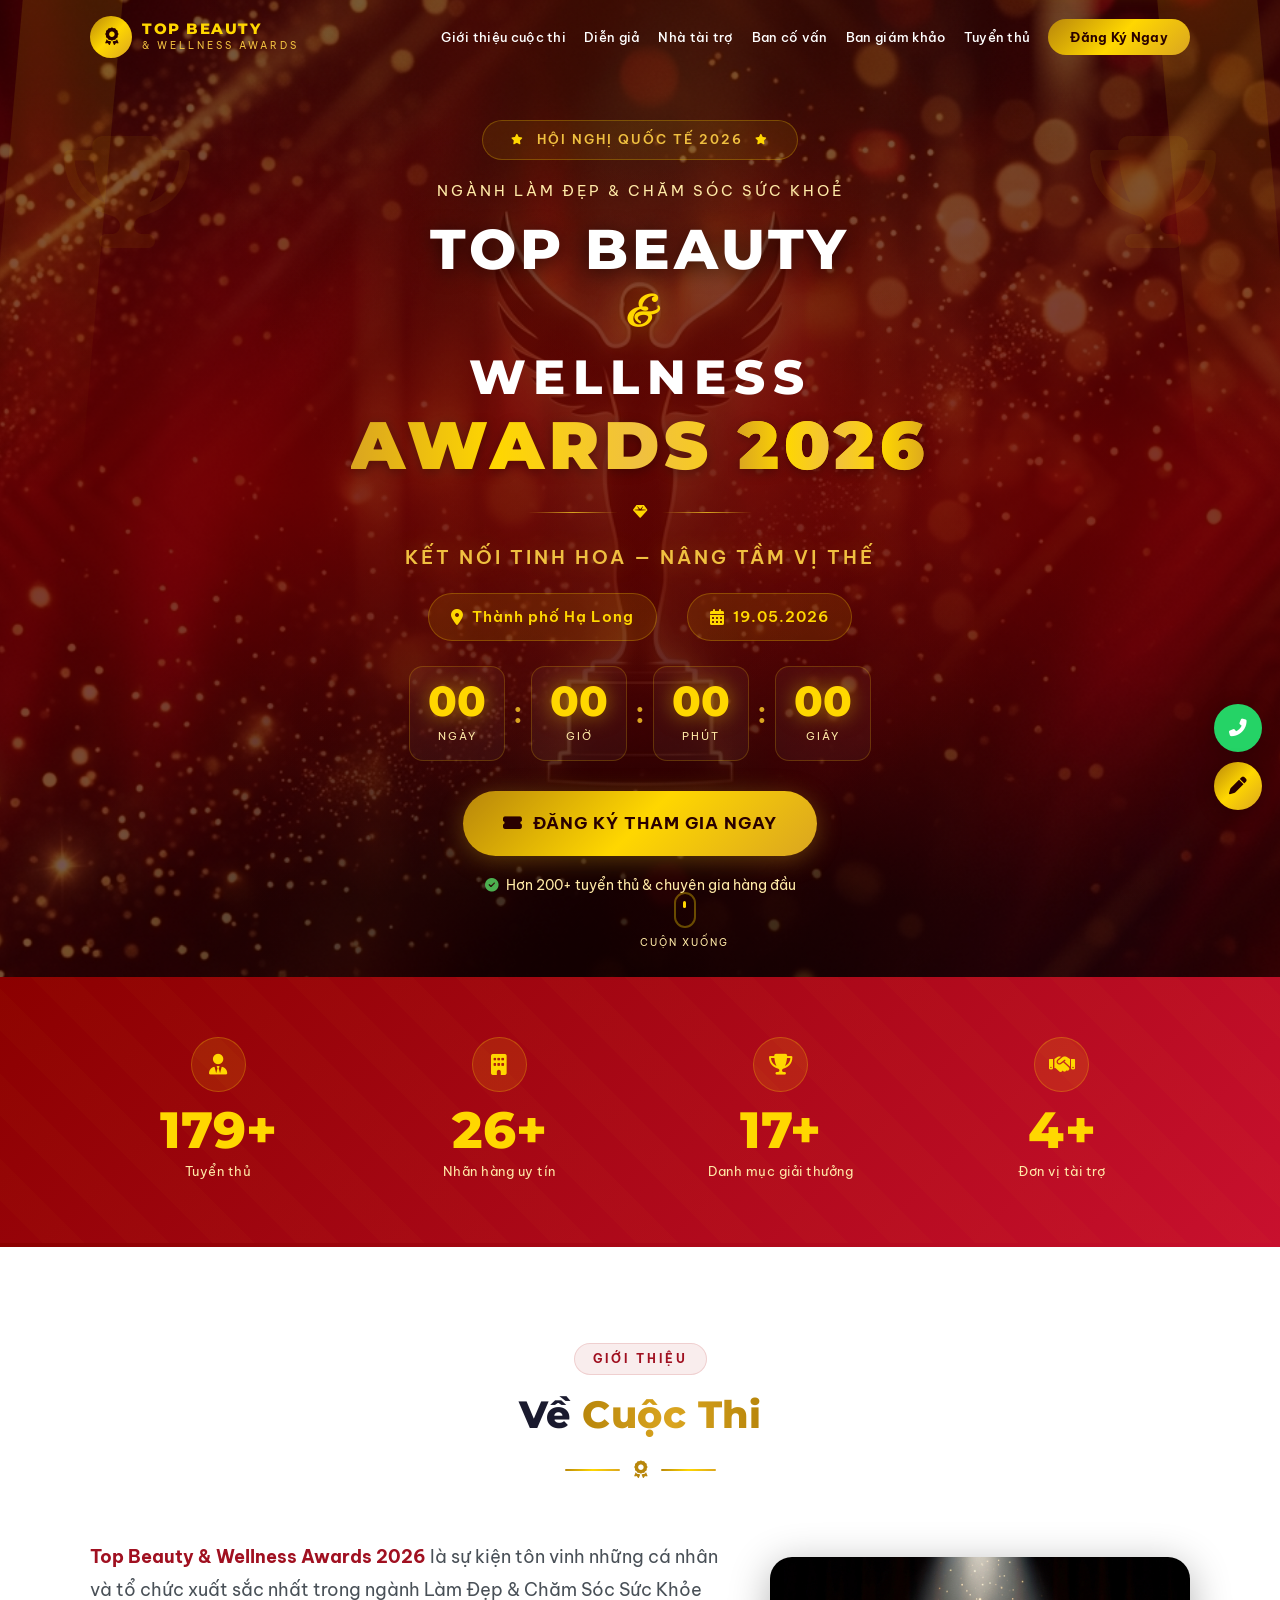
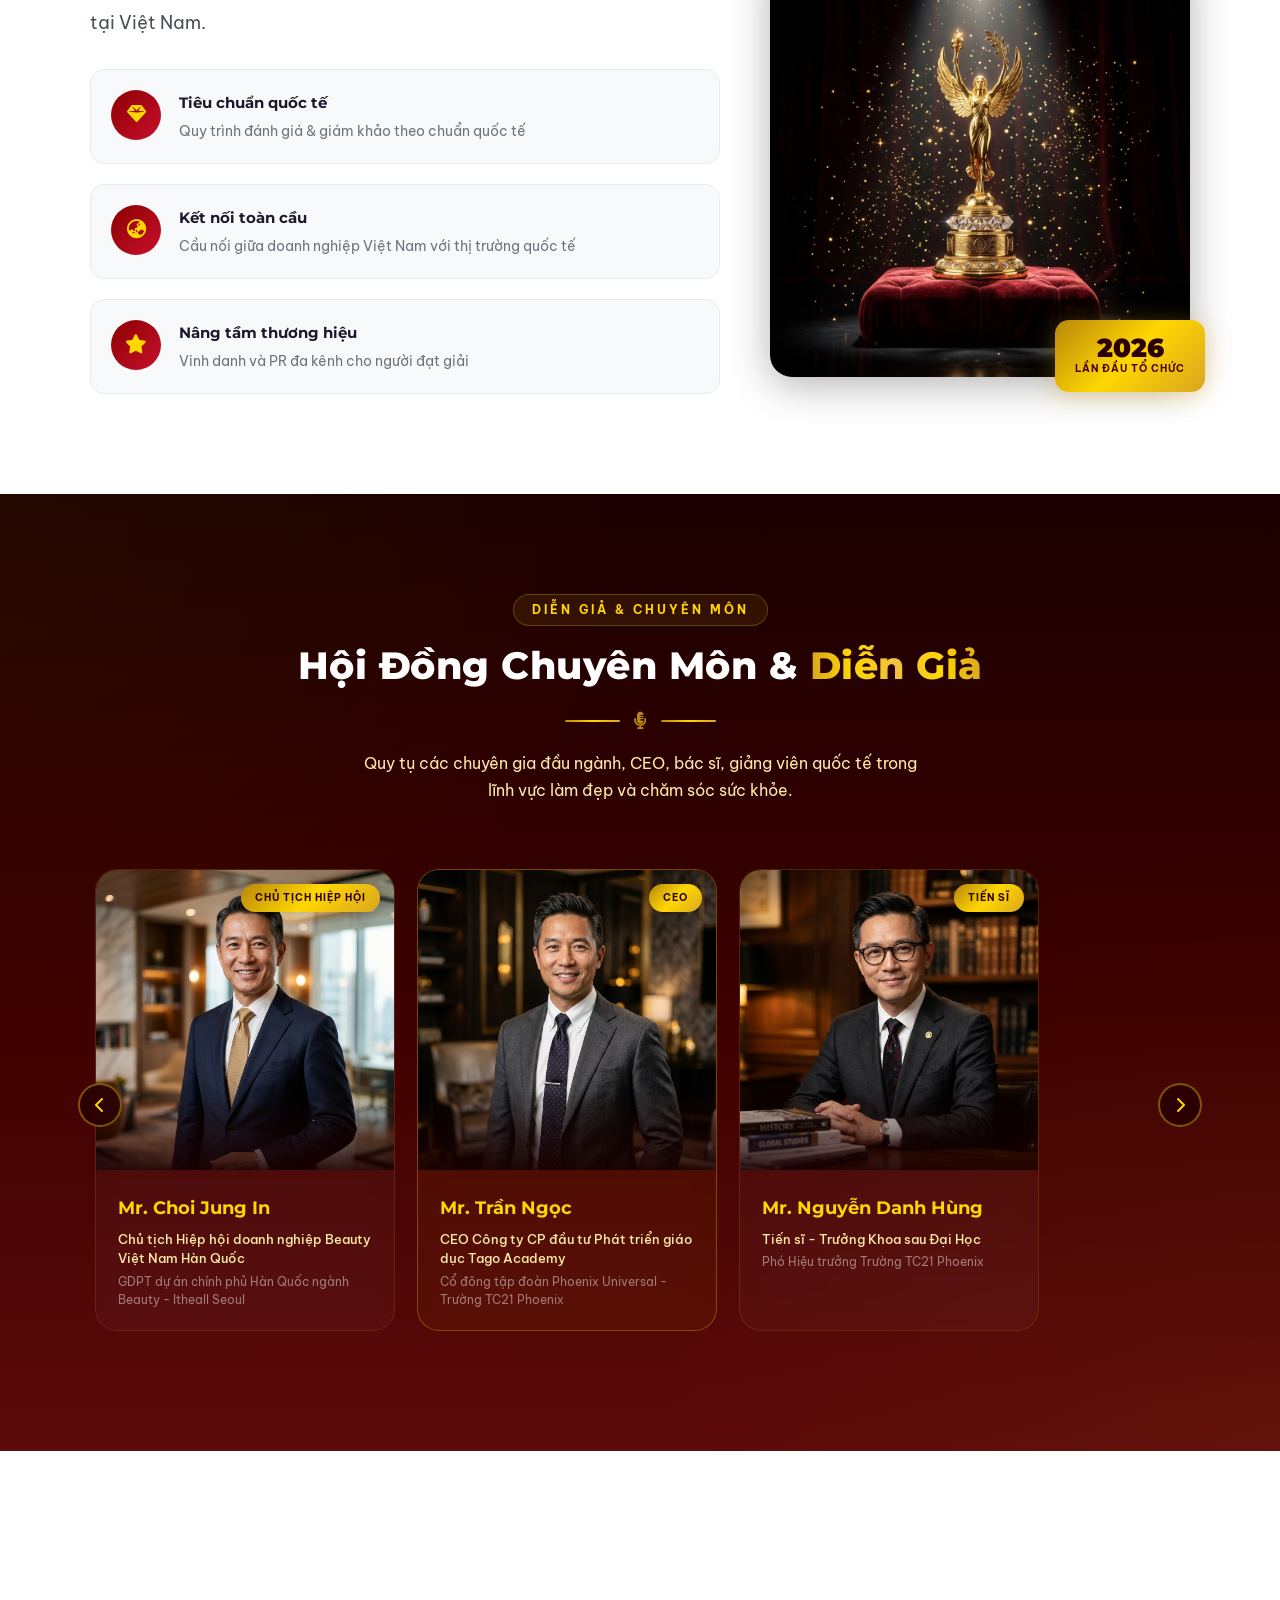
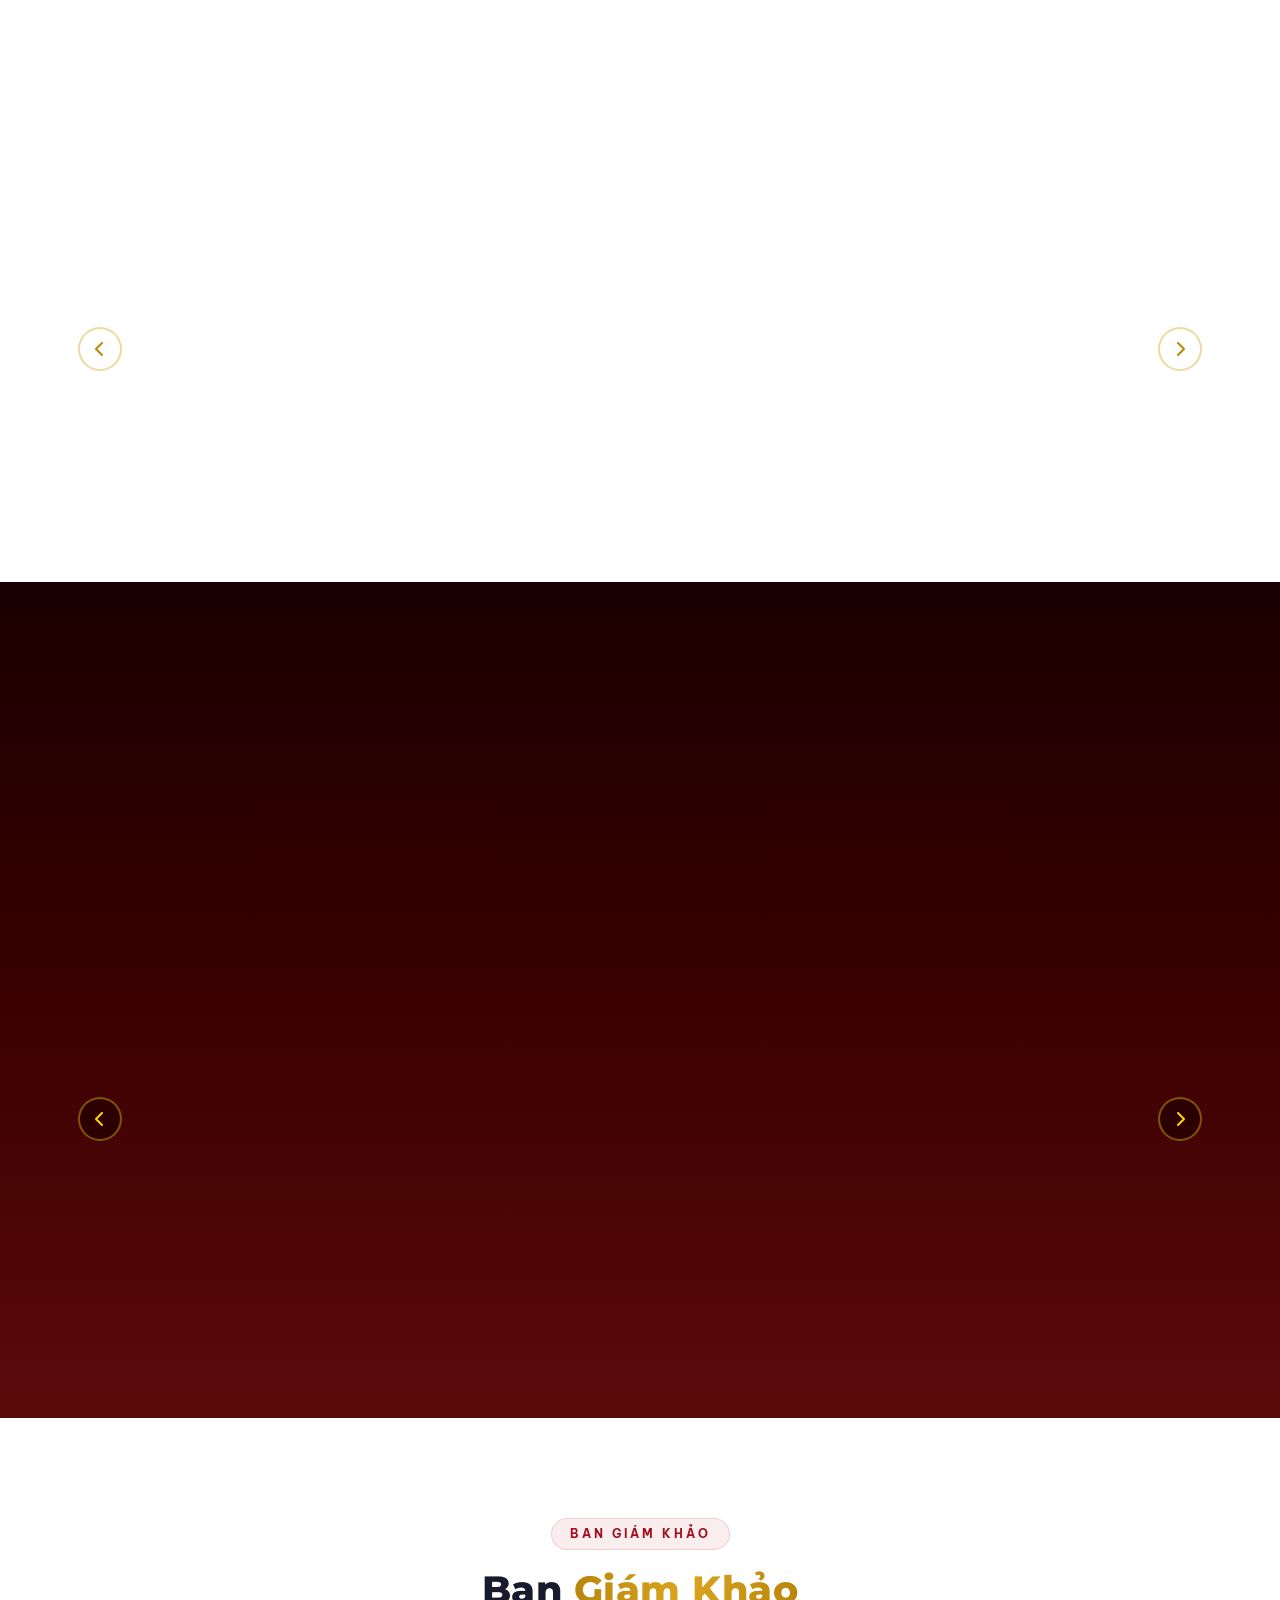
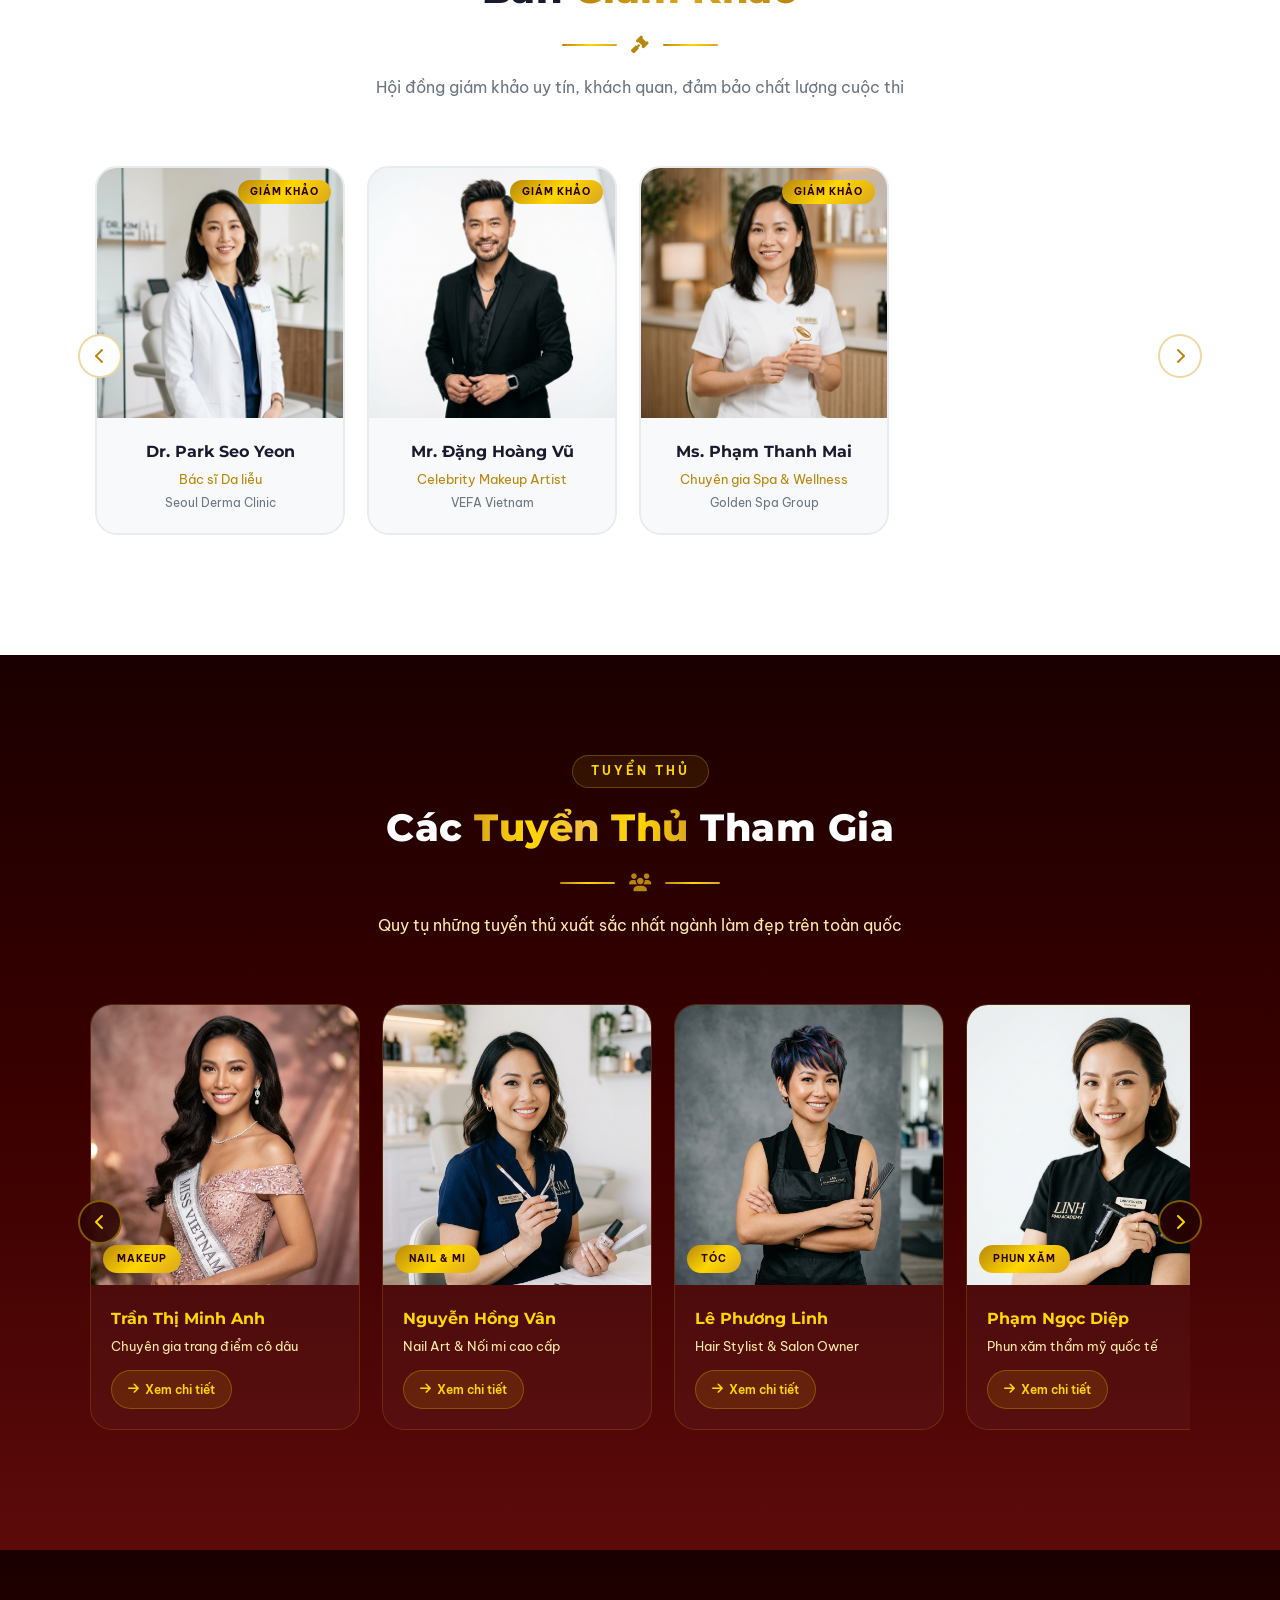
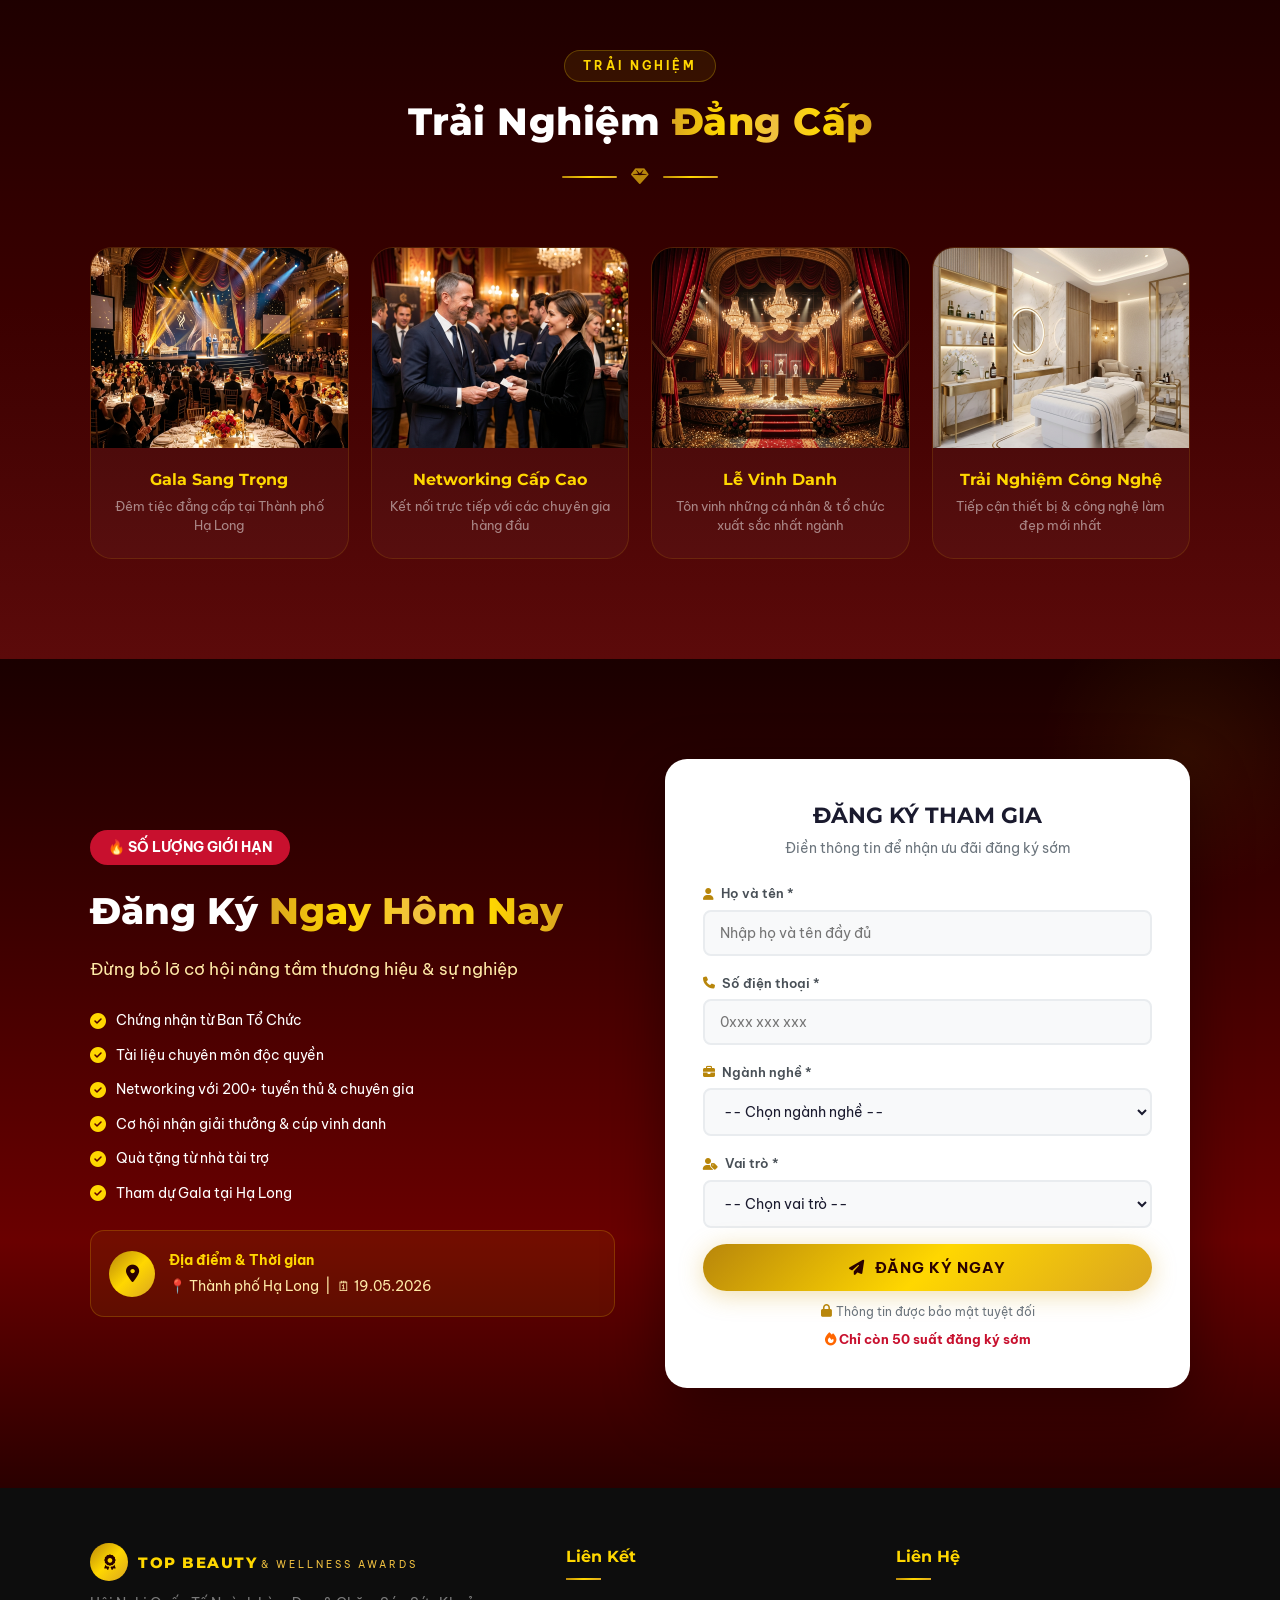
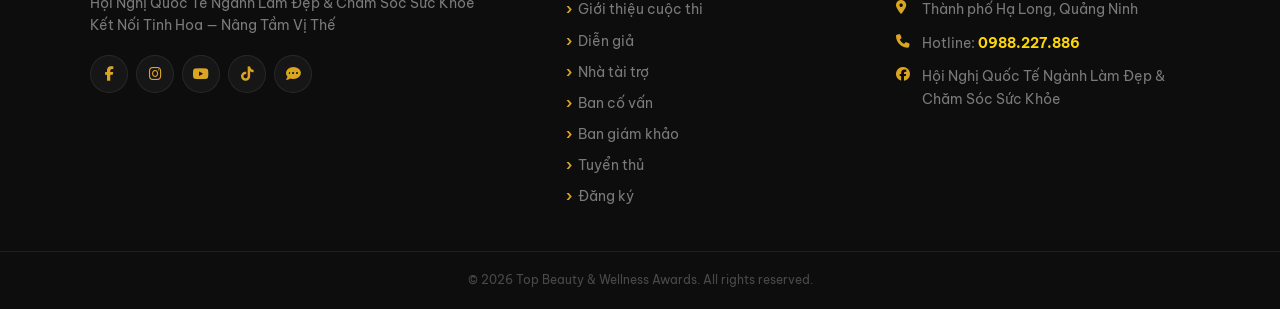
==== index.html @ ed9d2a43 "Initial commit: Beauty Awards 2026 - GitHub Pages Edition" ====
<!DOCTYPE html>
<html lang="vi">
<head>
    <meta charset="UTF-8">
    <meta name="viewport" content="width=device-width, initial-scale=1.0">
    <title>Top Beauty & Wellness Awards 2026 — Kết Nối Tinh Hoa, Nâng Tầm Vị Thế</title>
    <meta name="description" content="Hội Nghị Quốc Tế Ngành Làm Đẹp & Chăm Sóc Sức Khoẻ lớn nhất 2026 tại Hạ Long. Đăng ký ngay để nâng tầm thương hiệu & sự nghiệp!">
    <meta property="og:title" content="Top Beauty & Wellness Awards 2026">
    <meta property="og:description" content="Kết Nối Tinh Hoa — Nâng Tầm Vị Thế. 19.05.2026 tại Thành phố Hạ Long.">
    <meta property="og:type" content="website">
    <link rel="preconnect" href="https://fonts.googleapis.com">
    <link rel="preconnect" href="https://fonts.gstatic.com" crossorigin>
    <link href="https://fonts.googleapis.com/css2?family=Montserrat:ital,wght@0,300;0,400;0,500;0,600;0,700;0,800;0,900;1,400;1,600&family=Be+Vietnam+Pro:ital,wght@0,300;0,400;0,500;0,600;0,700;0,800;0,900;1,400&family=Great+Vibes&display=swap" rel="stylesheet">
    <link rel="stylesheet" href="https://cdnjs.cloudflare.com/ajax/libs/font-awesome/6.5.1/css/all.min.css">
    <link rel="stylesheet" href="style.css">
</head>
<body>
    <!-- Particle Canvas -->
    <canvas id="particles-canvas"></canvas>

    <!-- ===================== STICKY CTA BAR ===================== -->
    <div class="sticky-cta" id="stickyCta">
        <div class="sticky-inner">
            <div class="sticky-info">
                <span class="sticky-badge pulse-badge" id="stickyBadge">🔥 Chỉ còn 50 suất</span>
                <span class="sticky-text" id="stickyText">Top Beauty & Wellness Awards 2026 — 19.05.2026</span>
            </div>
            <a href="#register" class="btn btn-gold btn-sm" id="stickyCtaBtn">ĐĂNG KÝ NGAY <i class="fas fa-arrow-right"></i></a>
        </div>
    </div>

    <!-- ===================== NAVBAR ===================== -->
    <nav class="navbar" id="navbar">
        <div class="nav-container">
            <a href="#" class="nav-logo">
                <div class="logo-icon"><i class="fas fa-award"></i></div>
                <div class="logo-text">
                    <span class="logo-main">TOP BEAUTY</span>
                    <span class="logo-sub">& WELLNESS AWARDS</span>
                </div>
            </a>
            <ul class="nav-links" id="navLinks">
                <li><a href="#about">Giới thiệu cuộc thi</a></li>
                <li><a href="#speakers">Diễn giả</a></li>
                <li><a href="#sponsors">Nhà tài trợ</a></li>
                <li><a href="#advisors">Ban cố vấn</a></li>
                <li><a href="#judges">Ban giám khảo</a></li>
                <li><a href="#contestants">Tuyển thủ</a></li>
                <li><a href="#register" class="nav-cta" id="navCtaBtn">Đăng Ký Ngay</a></li>
            </ul>
            <button class="nav-toggle" id="navToggle" aria-label="Toggle menu">
                <span></span><span></span><span></span>
            </button>
        </div>
    </nav>

    <!-- ===================== 1. HERO SECTION ===================== -->
    <section class="hero" id="hero">
        <div class="hero-bg-image" id="heroBanner" style="background-image: url('images/hero-bg.png')"></div>
        <div class="hero-overlay"></div>
        <div class="hero-decorations">
            <div class="hero-trophy hero-trophy-left"><i class="fas fa-trophy"></i></div>
            <div class="hero-trophy hero-trophy-right"><i class="fas fa-trophy"></i></div>
            <div class="golden-ribbon ribbon-left"></div>
            <div class="golden-ribbon ribbon-right"></div>
        </div>
        <div class="hero-content">
            <div class="hero-badge">
                <span class="badge-star"><i class="fas fa-star"></i></span>
                <span id="heroBadgeText">HỘI NGHỊ QUỐC TẾ 2026</span>
                <span class="badge-star"><i class="fas fa-star"></i></span>
            </div>
            <p class="hero-subtitle" id="heroSubtitle">NGÀNH LÀM ĐẸP & CHĂM SÓC SỨC KHOẺ</p>
            <h1 class="hero-title">
                <span class="title-top">TOP BEAUTY</span>
                <span class="title-amp">&</span>
                <span class="title-wellness">WELLNESS</span>
                <span class="title-awards">AWARDS <span class="title-year">2026</span></span>
            </h1>
            <div class="hero-divider">
                <span class="divider-line"></span>
                <span class="divider-diamond"><i class="fas fa-gem"></i></span>
                <span class="divider-line"></span>
            </div>
            <p class="hero-slogan" id="heroSlogan">KẾT NỐI TINH HOA — NÂNG TẦM VỊ THẾ</p>

            <!-- Event info -->
            <div class="hero-event-info">
                <div class="event-info-item">
                    <i class="fas fa-map-marker-alt"></i>
                    <span id="heroLocation">Thành phố Hạ Long</span>
                </div>
                <div class="event-info-item">
                    <i class="fas fa-calendar-alt"></i>
                    <span id="heroDate">19.05.2026</span>
                </div>
            </div>

            <!-- Countdown Timer -->
            <div class="countdown">
                <div class="countdown-item">
                    <span class="countdown-number" id="days">00</span>
                    <span class="countdown-label">Ngày</span>
                </div>
                <div class="countdown-separator">:</div>
                <div class="countdown-item">
                    <span class="countdown-number" id="hours">00</span>
                    <span class="countdown-label">Giờ</span>
                </div>
                <div class="countdown-separator">:</div>
                <div class="countdown-item">
                    <span class="countdown-number" id="minutes">00</span>
                    <span class="countdown-label">Phút</span>
                </div>
                <div class="countdown-separator">:</div>
                <div class="countdown-item">
                    <span class="countdown-number" id="seconds">00</span>
                    <span class="countdown-label">Giây</span>
                </div>
            </div>

            <div class="hero-cta">
                <a href="#register" class="btn btn-gold btn-glow btn-lg" id="heroCtaBtn">
                    <i class="fas fa-ticket-alt"></i> ĐĂNG KÝ THAM GIA NGAY
                </a>
            </div>
            <p class="hero-trust" id="heroTrust">
                <i class="fas fa-check-circle"></i> 
                Hơn <strong>200+</strong> tuyển thủ & chuyên gia ngành tham gia
            </p>
        </div>
        <div class="hero-scroll-indicator">
            <div class="scroll-mouse"><div class="scroll-wheel"></div></div>
            <span>Cuộn xuống</span>
        </div>
    </section>

    <!-- ===================== STATS BANNER ===================== -->
    <section class="stats-banner">
        <div class="container">
            <div class="stats-grid" id="statsGrid">
                <div class="stat-item">
                    <div class="stat-icon"><i class="fas fa-user-tie"></i></div>
                    <div class="stat-number" data-target="200">0</div>
                    <div class="stat-label">Tuyển thủ</div>
                </div>
                <div class="stat-item">
                    <div class="stat-icon"><i class="fas fa-building"></i></div>
                    <div class="stat-number" data-target="30">0</div>
                    <div class="stat-label">Nhãn hàng uy tín</div>
                </div>
                <div class="stat-item">
                    <div class="stat-icon"><i class="fas fa-trophy"></i></div>
                    <div class="stat-number" data-target="20">0</div>
                    <div class="stat-label">Danh mục giải thưởng</div>
                </div>
                <div class="stat-item">
                    <div class="stat-icon"><i class="fas fa-handshake"></i></div>
                    <div class="stat-number" data-target="5">0</div>
                    <div class="stat-label">Đơn vị tài trợ</div>
                </div>
            </div>
        </div>
    </section>

    <!-- ===================== 2. GIỚI THIỆU CUỘC THI ===================== -->
    <section class="about" id="about">
        <div class="container">
            <div class="section-header">
                <span class="section-badge">GIỚI THIỆU</span>
                <h2 class="section-title">Về <span class="gold-text-dark">Cuộc Thi</span></h2>
                <div class="section-divider">
                    <span class="divider-line"></span>
                    <span class="divider-icon"><i class="fas fa-award"></i></span>
                    <span class="divider-line"></span>
                </div>
            </div>
            <div class="about-content">
                <div class="about-text">
                    <p class="about-lead" id="aboutLead"><strong>Top Beauty & Wellness Awards 2026</strong> là sự kiện tôn vinh những cá nhân và tổ chức xuất sắc nhất trong ngành Làm Đẹp & Chăm Sóc Sức Khỏe tại Việt Nam.</p>
                    <div class="about-features" id="aboutFeatures">
                        <div class="about-feature">
                            <div class="about-feature-icon"><i class="fas fa-gem"></i></div>
                            <div>
                                <h4>Tiêu chuẩn quốc tế</h4>
                                <p>Quy trình đánh giá & giám khảo theo chuẩn quốc tế</p>
                            </div>
                        </div>
                        <div class="about-feature">
                            <div class="about-feature-icon"><i class="fas fa-globe-asia"></i></div>
                            <div>
                                <h4>Kết nối toàn cầu</h4>
                                <p>Cầu nối giữa doanh nghiệp Việt Nam với thị trường quốc tế</p>
                            </div>
                        </div>
                        <div class="about-feature">
                            <div class="about-feature-icon"><i class="fas fa-star"></i></div>
                            <div>
                                <h4>Nâng tầm thương hiệu</h4>
                                <p>Vinh danh và PR đa kênh cho người đạt giải</p>
                            </div>
                        </div>
                    </div>
                </div>
                <div class="about-image">
                    <img src="images/trophy.png" alt="Top Beauty Awards Trophy" loading="lazy">
                    <div class="about-image-badge">
                        <span class="badge-year">2026</span>
                        <span class="badge-text">LẦN ĐẦU TỔ CHỨC</span>
                    </div>
                </div>
            </div>
        </div>
    </section>

    <!-- ===================== 3. DIỄN GIẢ ===================== -->
    <section class="speakers" id="speakers">
        <div class="container">
            <div class="section-header">
                <span class="section-badge light">DIỄN GIẢ & CHUYÊN MÔN</span>
                <h2 class="section-title light">Hội Đồng Chuyên Môn & <span class="gold-text">Diễn Giả</span></h2>
                <div class="section-divider">
                    <span class="divider-line"></span>
                    <span class="divider-icon"><i class="fas fa-microphone-alt"></i></span>
                    <span class="divider-line"></span>
                </div>
                <p class="section-desc light">Quy tụ các chuyên gia đầu ngành, CEO, bác sĩ, giảng viên quốc tế trong lĩnh vực làm đẹp và chăm sóc sức khỏe.</p>
            </div>
            <div class="carousel-wrapper">
                <button class="carousel-btn carousel-btn-left" data-carousel="speakersCarousel"><i class="fas fa-chevron-left"></i></button>
                <div class="carousel-track" id="speakersCarousel">
                    <div class="speaker-card">
                        <div class="speaker-image">
                            <img src="images/speaker-1.png" alt="Mr. Choi Jung In" loading="lazy">
                            <div class="speaker-badge-role">Chủ tịch Hiệp hội</div>
                        </div>
                        <div class="speaker-info">
                            <h3 class="speaker-name">Mr. Choi Jung In</h3>
                            <p class="speaker-title">Chủ tịch Hiệp hội doanh nghiệp Beauty Việt Nam Hàn Quốc</p>
                            <p class="speaker-desc">GDPT dự án chính phủ Hàn Quốc ngành Beauty - Itheall Seoul</p>
                        </div>
                    </div>
                    <div class="speaker-card speaker-card-featured">
                        <div class="speaker-image">
                            <img src="images/speaker-2.png" alt="Mr. Trần Ngọc" loading="lazy">
                            <div class="speaker-badge-role">CEO</div>
                        </div>
                        <div class="speaker-info">
                            <h3 class="speaker-name">Mr. Trần Ngọc</h3>
                            <p class="speaker-title">CEO Công ty CP đầu tư Phát triển giáo dục Tago Academy</p>
                            <p class="speaker-desc">Cổ đông tập đoàn Phoenix Universal - Trường TC21 Phoenix</p>
                        </div>
                    </div>
                    <div class="speaker-card">
                        <div class="speaker-image">
                            <img src="images/speaker-3.png" alt="Mr. Nguyễn Danh Hùng" loading="lazy">
                            <div class="speaker-badge-role">Tiến sĩ</div>
                        </div>
                        <div class="speaker-info">
                            <h3 class="speaker-name">Mr. Nguyễn Danh Hùng</h3>
                            <p class="speaker-title">Tiến sĩ - Trưởng Khoa sau Đại Học</p>
                            <p class="speaker-desc">Phó Hiệu trưởng Trường TC21 Phoenix</p>
                        </div>
                    </div>
                </div>
                <button class="carousel-btn carousel-btn-right" data-carousel="speakersCarousel"><i class="fas fa-chevron-right"></i></button>
            </div>
        </div>
    </section>

    <!-- ===================== 4. NHÀ TÀI TRỢ ===================== -->
    <section class="sponsors" id="sponsors">
        <div class="container">
            <div class="section-header">
                <span class="section-badge">NHÀ TÀI TRỢ</span>
                <h2 class="section-title">Đơn Vị <span class="gold-text-dark">Tài Trợ</span></h2>
                <div class="section-divider">
                    <span class="divider-line"></span>
                    <span class="divider-icon"><i class="fas fa-handshake"></i></span>
                    <span class="divider-line"></span>
                </div>
                <p class="section-desc">Đồng hành cùng các nhãn hàng uy tín hàng đầu ngành làm đẹp & chăm sóc sức khỏe</p>
            </div>
            <div class="carousel-wrapper">
                <button class="carousel-btn carousel-btn-left" data-carousel="sponsorsCarousel"><i class="fas fa-chevron-left"></i></button>
                <div class="carousel-track" id="sponsorsCarousel">
                    <div class="sponsor-card">
                        <div class="sponsor-logo"><i class="fas fa-gem"></i></div>
                        <h3>Tago Academy</h3>
                        <p>Nhà tài trợ Kim Cương</p>
                    </div>
                    <div class="sponsor-card">
                        <div class="sponsor-logo"><i class="fas fa-crown"></i></div>
                        <h3>Phoenix Universal</h3>
                        <p>Nhà tài trợ Vàng</p>
                    </div>
                    <div class="sponsor-card">
                        <div class="sponsor-logo"><i class="fas fa-star"></i></div>
                        <h3>Itheall Seoul</h3>
                        <p>Nhà tài trợ Vàng</p>
                    </div>
                    <div class="sponsor-card">
                        <div class="sponsor-logo"><i class="fas fa-award"></i></div>
                        <h3>Beauty Connect VN</h3>
                        <p>Nhà tài trợ Bạc</p>
                    </div>
                    <div class="sponsor-card">
                        <div class="sponsor-logo"><i class="fas fa-flask"></i></div>
                        <h3>K-Beauty Lab</h3>
                        <p>Nhà tài trợ Bạc</p>
                    </div>
                    <div class="sponsor-card">
                        <div class="sponsor-logo"><i class="fas fa-spa"></i></div>
                        <h3>Derma Plus Clinic</h3>
                        <p>Nhà tài trợ Đồng</p>
                    </div>
                </div>
                <button class="carousel-btn carousel-btn-right" data-carousel="sponsorsCarousel"><i class="fas fa-chevron-right"></i></button>
            </div>
        </div>
    </section>

    <!-- ===================== 5. BAN CỐ VẤN ===================== -->
    <section class="advisors" id="advisors">
        <div class="container">
            <div class="section-header">
                <span class="section-badge light">BAN CỐ VẤN</span>
                <h2 class="section-title light">Ban <span class="gold-text">Cố Vấn</span></h2>
                <div class="section-divider">
                    <span class="divider-line"></span>
                    <span class="divider-icon"><i class="fas fa-user-shield"></i></span>
                    <span class="divider-line"></span>
                </div>
                <p class="section-desc light">Những chuyên gia hàng đầu đồng hành cố vấn chiến lược cho cuộc thi</p>
            </div>
            <div class="carousel-wrapper">
                <button class="carousel-btn carousel-btn-left" data-carousel="advisorsCarousel"><i class="fas fa-chevron-left"></i></button>
                <div class="carousel-track" id="advisorsCarousel">
                    <div class="person-card">
                        <div class="person-image">
                            <img src="images/advisor-1.png" alt="Ms. Nguyễn Thu Hà" loading="lazy">
                            <div class="person-badge">Cố vấn</div>
                        </div>
                        <div class="person-info">
                            <h3>Ms. Nguyễn Thu Hà</h3>
                            <p class="person-title">Chủ tịch HĐQT</p>
                            <p class="person-org">VN Beauty Association</p>
                        </div>
                    </div>
                    <div class="person-card">
                        <div class="person-image">
                            <img src="images/advisor-2.png" alt="Mr. Lê Hoàng Minh" loading="lazy">
                            <div class="person-badge">Cố vấn</div>
                        </div>
                        <div class="person-info">
                            <h3>Mr. Lê Hoàng Minh</h3>
                            <p class="person-title">Phó Chủ tịch</p>
                            <p class="person-org">Hiệp hội Spa & Thẩm mỹ VN</p>
                        </div>
                    </div>
                    <div class="person-card">
                        <div class="person-image">
                            <img src="images/advisor-3.png" alt="PGS.TS Trần Minh Châu" loading="lazy">
                            <div class="person-badge">Cố vấn</div>
                        </div>
                        <div class="person-info">
                            <h3>PGS.TS Trần Minh Châu</h3>
                            <p class="person-title">Giáo sư Y học</p>
                            <p class="person-org">ĐH Y Hà Nội</p>
                        </div>
                    </div>
                </div>
                <button class="carousel-btn carousel-btn-right" data-carousel="advisorsCarousel"><i class="fas fa-chevron-right"></i></button>
            </div>
        </div>
    </section>

    <!-- ===================== 6. BAN GIÁM KHẢO ===================== -->
    <section class="judges" id="judges">
        <div class="container">
            <div class="section-header">
                <span class="section-badge">BAN GIÁM KHẢO</span>
                <h2 class="section-title">Ban <span class="gold-text-dark">Giám Khảo</span></h2>
                <div class="section-divider">
                    <span class="divider-line"></span>
                    <span class="divider-icon"><i class="fas fa-gavel"></i></span>
                    <span class="divider-line"></span>
                </div>
                <p class="section-desc">Hội đồng giám khảo uy tín, khách quan, đảm bảo chất lượng cuộc thi</p>
            </div>
            <div class="carousel-wrapper">
                <button class="carousel-btn carousel-btn-left" data-carousel="judgesCarousel"><i class="fas fa-chevron-left"></i></button>
                <div class="carousel-track" id="judgesCarousel">
                    <div class="person-card person-card-judge">
                        <div class="person-image">
                            <img src="images/judge-1.png" alt="Dr. Park Seo Yeon" loading="lazy">
                            <div class="person-badge">Giám khảo</div>
                        </div>
                        <div class="person-info">
                            <h3>Dr. Park Seo Yeon</h3>
                            <p class="person-title">Bác sĩ Da liễu</p>
                            <p class="person-org">Seoul Derma Clinic</p>
                        </div>
                    </div>
                    <div class="person-card person-card-judge">
                        <div class="person-image">
                            <img src="images/judge-2.png" alt="Mr. Đặng Hoàng Vũ" loading="lazy">
                            <div class="person-badge">Giám khảo</div>
                        </div>
                        <div class="person-info">
                            <h3>Mr. Đặng Hoàng Vũ</h3>
                            <p class="person-title">Celebrity Makeup Artist</p>
                            <p class="person-org">VEFA Vietnam</p>
                        </div>
                    </div>
                    <div class="person-card person-card-judge">
                        <div class="person-image">
                            <img src="images/judge-3.png" alt="Ms. Phạm Thanh Mai" loading="lazy">
                            <div class="person-badge">Giám khảo</div>
                        </div>
                        <div class="person-info">
                            <h3>Ms. Phạm Thanh Mai</h3>
                            <p class="person-title">Chuyên gia Spa & Wellness</p>
                            <p class="person-org">Golden Spa Group</p>
                        </div>
                    </div>
                </div>
                <button class="carousel-btn carousel-btn-right" data-carousel="judgesCarousel"><i class="fas fa-chevron-right"></i></button>
            </div>
        </div>
    </section>

    <!-- ===================== 7. TUYỂN THỦ ===================== -->
    <section class="contestants" id="contestants">
        <div class="container">
            <div class="section-header">
                <span class="section-badge light">TUYỂN THỦ</span>
                <h2 class="section-title light">Các <span class="gold-text">Tuyển Thủ</span> Tham Gia</h2>
                <div class="section-divider">
                    <span class="divider-line"></span>
                    <span class="divider-icon"><i class="fas fa-users"></i></span>
                    <span class="divider-line"></span>
                </div>
                <p class="section-desc light">Quy tụ những tuyển thủ xuất sắc nhất ngành làm đẹp trên toàn quốc</p>
            </div>
            <div class="carousel-wrapper">
                <button class="carousel-btn carousel-btn-left" data-carousel="contestantsCarousel"><i class="fas fa-chevron-left"></i></button>
                <div class="carousel-track" id="contestantsCarousel">
                    <div class="contestant-card">
                        <div class="contestant-image">
                            <img src="images/contestant-1.png" alt="Trần Thị Minh Anh" loading="lazy">
                            <div class="contestant-industry">Makeup</div>
                        </div>
                        <div class="contestant-info">
                            <h3>Trần Thị Minh Anh</h3>
                            <p class="contestant-specialty">Chuyên gia trang điểm cô dâu</p>
                            <a href="#" class="contestant-link"><i class="fas fa-arrow-right"></i> Xem chi tiết</a>
                        </div>
                    </div>
                    <div class="contestant-card">
                        <div class="contestant-image">
                            <img src="images/contestant-2.png" alt="Nguyễn Hồng Vân" loading="lazy">
                            <div class="contestant-industry">Nail & Mi</div>
                        </div>
                        <div class="contestant-info">
                            <h3>Nguyễn Hồng Vân</h3>
                            <p class="contestant-specialty">Nail Art & Nối mi cao cấp</p>
                            <a href="#" class="contestant-link"><i class="fas fa-arrow-right"></i> Xem chi tiết</a>
                        </div>
                    </div>
                    <div class="contestant-card">
                        <div class="contestant-image">
                            <img src="images/contestant-3.png" alt="Lê Phương Linh" loading="lazy">
                            <div class="contestant-industry">Tóc</div>
                        </div>
                        <div class="contestant-info">
                            <h3>Lê Phương Linh</h3>
                            <p class="contestant-specialty">Hair Stylist & Salon Owner</p>
                            <a href="#" class="contestant-link"><i class="fas fa-arrow-right"></i> Xem chi tiết</a>
                        </div>
                    </div>
                    <div class="contestant-card">
                        <div class="contestant-image">
                            <img src="images/contestant-4.png" alt="Phạm Ngọc Diệp" loading="lazy">
                            <div class="contestant-industry">Phun xăm</div>
                        </div>
                        <div class="contestant-info">
                            <h3>Phạm Ngọc Diệp</h3>
                            <p class="contestant-specialty">Phun xăm thẩm mỹ quốc tế</p>
                            <a href="#" class="contestant-link"><i class="fas fa-arrow-right"></i> Xem chi tiết</a>
                        </div>
                    </div>
                </div>
                <button class="carousel-btn carousel-btn-right" data-carousel="contestantsCarousel"><i class="fas fa-chevron-right"></i></button>
            </div>
        </div>
    </section>

    <!-- ===================== 9. TRẢI NGHIỆM ===================== -->
    <section class="experience" id="experience">
        <div class="container">
            <div class="section-header">
                <span class="section-badge light">TRẢI NGHIỆM</span>
                <h2 class="section-title light">Trải Nghiệm <span class="gold-text">Đẳng Cấp</span></h2>
                <div class="section-divider">
                    <span class="divider-line"></span>
                    <span class="divider-icon"><i class="fas fa-gem"></i></span>
                    <span class="divider-line"></span>
                </div>
            </div>
            <div class="experience-grid" id="experienceGrid">
                <div class="experience-card">
                    <div class="experience-img">
                        <img src="images/gala.png" alt="Gala sang trọng" loading="lazy">
                        <div class="experience-overlay">
                            <i class="fas fa-star"></i>
                        </div>
                    </div>
                    <h3>Gala Sang Trọng</h3>
                    <p>Đêm tiệc đẳng cấp tại Thành phố Hạ Long</p>
                </div>
                <div class="experience-card">
                    <div class="experience-img">
                        <img src="images/networking.png" alt="Networking cấp cao" loading="lazy">
                        <div class="experience-overlay">
                            <i class="fas fa-handshake"></i>
                        </div>
                    </div>
                    <h3>Networking Cấp Cao</h3>
                    <p>Kết nối trực tiếp với các chuyên gia hàng đầu</p>
                </div>
                <div class="experience-card experience-card-text">
                    <div class="experience-img">
                        <img src="images/event-stage.png" alt="Lễ Vinh Danh" loading="lazy">
                        <div class="experience-overlay">
                            <i class="fas fa-trophy"></i>
                        </div>
                    </div>
                    <h3>Lễ Vinh Danh</h3>
                    <p>Tôn vinh những cá nhân & tổ chức xuất sắc nhất ngành</p>
                </div>
                <div class="experience-card experience-card-text">
                    <div class="experience-img">
                        <img src="images/spa-luxury.png" alt="Trải Nghiệm Công Nghệ" loading="lazy">
                        <div class="experience-overlay">
                            <i class="fas fa-microchip"></i>
                        </div>
                    </div>
                    <h3>Trải Nghiệm Công Nghệ</h3>
                    <p>Tiếp cận thiết bị & công nghệ làm đẹp mới nhất</p>
                </div>
            </div>
        </div>
    </section>

    <!-- ===================== 10. CTA - REGISTRATION ===================== -->
    <section class="register" id="register">
        <div class="container">
            <div class="register-wrapper">
                <div class="register-info">
                    <div class="register-badge-wrap">
                        <span class="urgency-badge pulse-badge" id="regUrgency">🔥 SỐ LƯỢNG GIỚI HẠN</span>
                    </div>
                    <h2 id="regTitle">Đăng Ký <span class="gold-text">Ngay Hôm Nay</span></h2>
                    <p class="register-hook" id="regHook">Đừng bỏ lỡ cơ hội nâng tầm thương hiệu & sự nghiệp</p>
                    
                    <div class="register-highlights" id="regHighlights">
                        <div class="highlight-item"><i class="fas fa-check-circle"></i><span>Chứng nhận từ Ban Tổ Chức</span></div>
                        <div class="highlight-item"><i class="fas fa-check-circle"></i><span>Tài liệu chuyên môn độc quyền</span></div>
                        <div class="highlight-item"><i class="fas fa-check-circle"></i><span>Networking với 200+ tuyển thủ & chuyên gia</span></div>
                        <div class="highlight-item"><i class="fas fa-check-circle"></i><span>Cơ hội nhận giải thưởng & cúp vinh danh</span></div>
                        <div class="highlight-item"><i class="fas fa-check-circle"></i><span>Quà tặng từ nhà tài trợ</span></div>
                        <div class="highlight-item"><i class="fas fa-check-circle"></i><span>Tham dự Gala tại Hạ Long</span></div>
                    </div>

                    <div class="register-venue">
                        <div class="venue-icon"><i class="fas fa-map-marker-alt"></i></div>
                        <div>
                            <h4>Địa điểm & Thời gian</h4>
                            <p id="regVenueText">📍 Thành phố Hạ Long &nbsp;|&nbsp; 🗓 19.05.2026</p>
                        </div>
                    </div>
                </div>

                <div class="register-form-wrapper">
                    <form class="register-form" id="registerForm">
                        <h3>ĐĂNG KÝ THAM GIA</h3>
                        <p class="form-subtitle">Điền thông tin để nhận ưu đãi đăng ký sớm</p>
                        
                        <div class="form-group">
                            <label for="fullname"><i class="fas fa-user"></i> Họ và tên *</label>
                            <input type="text" id="fullname" name="fullname" placeholder="Nhập họ và tên đầy đủ" required>
                        </div>
                        <div class="form-group">
                            <label for="phone"><i class="fas fa-phone"></i> Số điện thoại *</label>
                            <input type="tel" id="phone" name="phone" placeholder="0xxx xxx xxx" required>
                        </div>
                        <div class="form-group">
                            <label for="industry"><i class="fas fa-briefcase"></i> Ngành nghề *</label>
                            <select id="industry" name="industry" required>
                                <option value="">-- Chọn ngành nghề --</option>
                                <option value="spa">Spa & Chăm sóc da</option>
                                <option value="phunxam">Phun xăm thẩm mỹ</option>
                                <option value="makeup">Makeup</option>
                                <option value="nail">Nail & Mi</option>
                                <option value="toc">Tóc</option>
                                <option value="fitness">Fitness & Wellness</option>
                                <option value="mypham">Mỹ phẩm & TPCN</option>
                                <option value="thietbi">Thiết bị thẩm mỹ</option>
                                <option value="dao-tao">Đào tạo / Giảng dạy</option>
                                <option value="other">Khác</option>
                            </select>
                        </div>
                        <div class="form-group">
                            <label for="role"><i class="fas fa-user-tag"></i> Vai trò *</label>
                            <select id="role" name="role" required>
                                <option value="">-- Chọn vai trò --</option>
                                <option value="owner">Chủ cơ sở làm nghề</option>
                                <option value="business">Chủ doanh nghiệp</option>
                                <option value="expert">Chuyên gia / Giảng viên</option>
                                <option value="technician">Kỹ thuật viên / Học viên</option>
                                <option value="sponsor">Nhà tài trợ</option>
                            </select>
                        </div>
                        
                        <button type="submit" class="btn btn-gold btn-glow btn-full">
                            <i class="fas fa-paper-plane"></i> ĐĂNG KÝ NGAY
                        </button>
                        <p class="form-note"><i class="fas fa-lock"></i> Thông tin được bảo mật tuyệt đối</p>
                        <p class="form-seats"><i class="fas fa-fire"></i> Chỉ còn <strong>50 suất</strong> đăng ký sớm</p>
                    </form>
                </div>
            </div>
        </div>
    </section>

    <!-- ===================== CUSTOM SECTIONS (from Admin CMS) ===================== -->
    <div id="customSectionsContainer" class="custom-sections-container"></div>

    <!-- ===================== FOOTER ===================== -->
    <footer class="footer">
        <div class="footer-top">
            <div class="container">
                <div class="footer-grid">
                    <div class="footer-col">
                        <div class="footer-logo">
                            <div class="logo-icon"><i class="fas fa-award"></i></div>
                            <div>
                                <span class="logo-main">TOP BEAUTY</span>
                                <span class="logo-sub">& WELLNESS AWARDS</span>
                            </div>
                        </div>
                        <p class="footer-desc" id="footerDesc">Hội Nghị Quốc Tế Ngành Làm Đẹp & Chăm Sóc Sức Khoẻ<br>Kết Nối Tinh Hoa — Nâng Tầm Vị Thế</p>
                        <div class="footer-social" id="footerSocial">
                            <a href="#" aria-label="Facebook"><i class="fab fa-facebook-f"></i></a>
                            <a href="#" aria-label="Instagram"><i class="fab fa-instagram"></i></a>
                            <a href="#" aria-label="Youtube"><i class="fab fa-youtube"></i></a>
                            <a href="#" aria-label="TikTok"><i class="fab fa-tiktok"></i></a>
                            <a href="#" aria-label="Zalo"><i class="fas fa-comment-dots"></i></a>
                        </div>
                    </div>
                    <div class="footer-col">
                        <h4>Liên Kết</h4>
                        <ul>
                            <li><a href="#about">Giới thiệu cuộc thi</a></li>
                            <li><a href="#speakers">Diễn giả</a></li>
                            <li><a href="#sponsors">Nhà tài trợ</a></li>
                            <li><a href="#advisors">Ban cố vấn</a></li>
                            <li><a href="#judges">Ban giám khảo</a></li>
                            <li><a href="#contestants">Tuyển thủ</a></li>
                            <li><a href="#register">Đăng ký</a></li>
                        </ul>
                    </div>
                    <div class="footer-col">
                        <h4>Liên Hệ</h4>
                        <div class="contact-item">
                            <i class="fas fa-map-marker-alt"></i>
                            <span>Thành phố Hạ Long, Quảng Ninh</span>
                        </div>
                        <div class="contact-item">
                            <i class="fas fa-phone"></i>
                            <span id="footerPhone">Hotline: <strong>0988.227.886</strong></span>
                        </div>
                        <div class="contact-item">
                            <i class="fab fa-facebook"></i>
                            <span>Hội Nghị Quốc Tế Ngành Làm Đẹp & Chăm Sóc Sức Khỏe</span>
                        </div>
                    </div>
                </div>
            </div>
        </div>
        <div class="footer-bottom">
            <div class="container">
                <p id="footerCopyright">&copy; 2026 Top Beauty & Wellness Awards. All rights reserved.</p>
            </div>
        </div>
    </footer>

    <!-- ===================== FLOATING CTA ===================== -->
    <div class="floating-cta">
        <a href="tel:0988227886" class="float-btn float-phone" aria-label="Gọi ngay">
            <i class="fas fa-phone-alt"></i>
        </a>
        <a href="#register" class="float-btn float-register" aria-label="Đăng ký">
            <i class="fas fa-pen"></i>
        </a>
    </div>

    <!-- Back to top -->
    <button class="back-to-top" id="backToTop" aria-label="Back to top">
        <i class="fas fa-chevron-up"></i>
    </button>

    <!-- Success Modal -->
    <div class="modal-overlay" id="successModal">
        <div class="modal-content">
            <div class="modal-icon"><i class="fas fa-check-circle"></i></div>
            <h3>Đăng Ký Thành Công!</h3>
            <p>Cảm ơn bạn đã đăng ký tham gia<br><strong>Top Beauty & Wellness Awards 2026</strong><br>Chúng tôi sẽ liên hệ bạn sớm nhất!</p>
            <button class="btn btn-gold" onclick="document.getElementById('successModal').classList.remove('active')">Đóng</button>
        </div>
    </div>

    <!-- Exit Intent Popup -->
    <div class="modal-overlay" id="exitPopup">
        <div class="modal-content exit-popup-content">
            <button class="exit-close" onclick="document.getElementById('exitPopup').classList.remove('active')">&times;</button>
            <div class="exit-icon"><i class="fas fa-hand-paper"></i></div>
            <h3 id="exitTitle">Khoan Đã!</h3>
            <p id="exitText">Bạn sắp bỏ lỡ cơ hội <strong>nâng tầm sự nghiệp</strong> trong ngành làm đẹp!</p>
            <div class="exit-urgency">
                <i class="fas fa-fire"></i> <span id="exitUrgency">Chỉ còn <strong>50 suất</strong> đăng ký sớm</span>
            </div>
            <a href="#register" class="btn btn-gold btn-full" id="exitCtaBtn" onclick="document.getElementById('exitPopup').classList.remove('active')">
                <i class="fas fa-ticket-alt"></i> <span id="exitCtaText">ĐĂNG KÝ NGAY — NHẬN ƯU ĐÃI</span>
            </a>
        </div>
    </div>

    <script src="script.js"></script>
</body>
</html>
---- style.css ----
/* ============================================
   TOP BEAUTY & WELLNESS AWARDS 2026
   Premium Landing Page — UX/UI Pro Max
   Red & Gold Luxury Theme
   Fonts: Montserrat (Display/Heading) + Be Vietnam Pro (Body)
   ============================================ */

/* === CSS Variables === */
:root {
    /* Red Gradient */
    --red-darkest: #2a0000;
    --red-darker: #4a0000;
    --red-dark: #8B0000;
    --red-primary: #a01020;
    --red-medium: #C8102E;
    --red-light: #dc3545;
    
    /* Gold */
    --gold-darkest: #8b6914;
    --gold-dark: #b8860b;
    --gold-primary: #d4a017;
    --gold-medium: #daa520;
    --gold-light: #f0c040;
    --gold-bright: #FFD700;
    --gold-pale: #ffeaa7;
    
    /* Neutral */
    --white: #ffffff;
    --off-white: #fef9f0;
    --cream: #fdf5e6;
    --gray-100: #f8f9fa;
    --gray-200: #e9ecef;
    --gray-500: #6c757d;
    --gray-700: #495057;
    --gray-900: #1a1a2e;
    --black: #0d0d0d;
    
    /* Gradients */
    --gradient-red: linear-gradient(135deg, #8B0000 0%, #C8102E 100%);
    --gradient-red-deep: linear-gradient(180deg, #1a0000 0%, #3a0000 30%, #6a0000 70%, #2a0000 100%);
    --gradient-gold: linear-gradient(135deg, #b8860b, #FFD700, #daa520);
    --gradient-gold-text: linear-gradient(to right, #daa520, #FFD700, #f0c040, #FFD700, #daa520);
    --gradient-dark-red: linear-gradient(180deg, #1a0000 0%, #3a0000 50%, #5c0a0a 100%);
    
    /* Fonts */
    --font-display: 'Montserrat', -apple-system, 'Segoe UI', sans-serif;
    --font-body: 'Be Vietnam Pro', -apple-system, 'Segoe UI', sans-serif;
    --font-script: 'Great Vibes', cursive;
    
    /* Shadows */
    --shadow-sm: 0 2px 8px rgba(0,0,0,0.12);
    --shadow-md: 0 4px 20px rgba(0,0,0,0.2);
    --shadow-lg: 0 8px 40px rgba(0,0,0,0.3);
    --shadow-gold: 0 4px 25px rgba(212,160,23,0.35);
    --shadow-glow: 0 0 40px rgba(255,215,0,0.2);
    
    --transition: all 0.35s cubic-bezier(0.4, 0, 0.2, 1);
    --transition-slow: all 0.6s cubic-bezier(0.4, 0, 0.2, 1);
    
    --radius-sm: 8px;
    --radius-md: 14px;
    --radius-lg: 22px;
    --radius-xl: 50px;
}

/* === Reset === */
*, *::before, *::after { margin: 0; padding: 0; box-sizing: border-box; }
html { scroll-behavior: smooth; scroll-padding-top: 80px; }

body {
    font-family: var(--font-body);
    color: var(--gray-900);
    background: var(--off-white);
    overflow-x: hidden;
    line-height: 1.7;
    -webkit-font-smoothing: antialiased;
    font-weight: 400;
}

#particles-canvas {
    position: fixed;
    top: 0; left: 0;
    width: 100%; height: 100%;
    pointer-events: none;
    z-index: 0;
}

.container { max-width: 1140px; margin: 0 auto; padding: 0 20px; }
img { max-width: 100%; height: auto; display: block; }
a { text-decoration: none; color: inherit; transition: var(--transition); }

/* === Utility === */
.gold-text {
    background: var(--gradient-gold-text);
    -webkit-background-clip: text; background-clip: text;
    -webkit-text-fill-color: transparent;
}
.gold-text-dark {
    background: linear-gradient(to right, #b8860b, #daa520, #b8860b);
    -webkit-background-clip: text; background-clip: text;
    -webkit-text-fill-color: transparent;
}
.red-text {
    color: var(--red-medium);
    -webkit-text-fill-color: var(--red-medium);
}

/* ==========================================
   STICKY CTA BAR
   ========================================== */
.sticky-cta {
    position: fixed;
    top: -70px;
    left: 0; right: 0;
    z-index: 1100;
    background: rgba(42,0,0,0.97);
    backdrop-filter: blur(15px);
    border-bottom: 1px solid rgba(255,215,0,0.2);
    padding: 10px 0;
    transition: top 0.4s ease;
}
.sticky-cta.visible { top: 0; }
.sticky-inner {
    max-width: 1140px; margin: 0 auto; padding: 0 20px;
    display: flex; align-items: center; justify-content: space-between;
}
.sticky-info { display: flex; align-items: center; gap: 15px; }
.sticky-text { color: var(--gold-pale); font-size: 0.85rem; font-weight: 500; }
.pulse-badge {
    background: var(--red-medium);
    color: var(--white);
    padding: 4px 14px;
    border-radius: var(--radius-xl);
    font-size: 0.75rem;
    font-weight: 700;
    animation: pulse-bg 2s ease-in-out infinite;
}
.urgency-badge {
    display: inline-block;
    margin-bottom: 15px;
    font-size: 0.85rem;
    padding: 6px 18px;
}

/* ==========================================
   NAVBAR
   ========================================== */
.navbar {
    position: fixed; top: 0; left: 0; right: 0;
    z-index: 1000; padding: 16px 0;
    transition: var(--transition); background: transparent;
}
.navbar.scrolled {
    background: rgba(42,0,0,0.95);
    backdrop-filter: blur(20px);
    padding: 8px 0;
    box-shadow: 0 4px 30px rgba(0,0,0,0.5);
}
.nav-container {
    max-width: 1140px; margin: 0 auto; padding: 0 20px;
    display: flex; align-items: center; justify-content: space-between;
}
.nav-logo { display: flex; align-items: center; gap: 10px; }
.logo-icon {
    width: 42px; height: 42px;
    background: var(--gradient-gold);
    border-radius: 50%;
    display: flex; align-items: center; justify-content: center;
    font-size: 1.1rem; color: var(--red-darkest);
}
.logo-text { display: flex; flex-direction: column; }
.logo-main {
    font-family: var(--font-display);
    font-weight: 800; font-size: 0.95rem;
    color: var(--gold-bright);
    letter-spacing: 1.5px; line-height: 1.2;
}
.logo-sub {
    font-size: 0.6rem; color: var(--gold-light);
    letter-spacing: 3px; text-transform: uppercase;
}
.nav-links {
    display: flex; align-items: center;
    gap: 18px; list-style: none;
}
.nav-links a {
    color: var(--white); font-size: 0.8rem;
    font-weight: 500; letter-spacing: 0.3px;
    position: relative; padding: 5px 0;
    white-space: nowrap;
}
.nav-links a::after {
    content: ''; position: absolute; bottom: 0; left: 0;
    width: 0; height: 2px;
    background: var(--gradient-gold);
    transition: var(--transition);
}
.nav-links a:hover::after { width: 100%; }
.nav-cta {
    background: var(--gradient-gold) !important;
    color: var(--red-darkest) !important;
    padding: 10px 22px !important;
    border-radius: var(--radius-xl);
    font-weight: 700 !important;
}
.nav-cta::after { display: none !important; }
.nav-cta:hover { transform: translateY(-2px); box-shadow: var(--shadow-gold); }
.nav-toggle {
    display: none; flex-direction: column;
    gap: 5px; background: none; border: none; cursor: pointer; padding: 5px;
}
.nav-toggle span { width: 25px; height: 2px; background: var(--gold-bright); transition: var(--transition); }

/* ==========================================
   BUTTONS
   ========================================== */
.btn {
    display: inline-flex; align-items: center; gap: 10px;
    padding: 14px 32px; border-radius: var(--radius-xl);
    font-size: 0.95rem; font-weight: 700; cursor: pointer;
    transition: var(--transition); border: none;
    letter-spacing: 1px; text-transform: uppercase;
    font-family: var(--font-body);
}
.btn-gold {
    background: var(--gradient-gold);
    color: var(--red-darkest);
    box-shadow: var(--shadow-gold);
}
.btn-gold:hover {
    transform: translateY(-3px);
    box-shadow: 0 8px 35px rgba(255,215,0,0.5);
}
.btn-glow { animation: glow-pulse 2.5s ease-in-out infinite; }
.btn-lg { padding: 18px 40px; font-size: 1.05rem; }
.btn-sm { padding: 10px 22px; font-size: 0.8rem; }
.btn-full { width: 100%; justify-content: center; }
.btn-outline {
    background: transparent; color: var(--white);
    border: 2px solid rgba(255,215,0,0.4);
}
.btn-outline:hover {
    background: rgba(255,215,0,0.1);
    border-color: var(--gold-bright);
}

/* ==========================================
   HERO SECTION
   ========================================== */
.hero {
    position: relative; min-height: 100vh;
    display: flex; align-items: center; justify-content: center;
    text-align: center; overflow: hidden;
    background: var(--red-darkest);
}
.hero-bg-image {
    position: absolute; inset: 0;
    background-size: cover; background-position: center;
    opacity: 0.35; z-index: 1;
}
.hero-overlay {
    position: absolute; inset: 0; z-index: 2;
    background:
        radial-gradient(ellipse at 20% 50%, rgba(139,0,0,0.5) 0%, transparent 60%),
        radial-gradient(ellipse at 80% 50%, rgba(139,0,0,0.5) 0%, transparent 60%),
        radial-gradient(ellipse at 50% 0%, rgba(255,215,0,0.06) 0%, transparent 50%),
        radial-gradient(circle at 50% 100%, rgba(0,0,0,0.6) 0%, transparent 50%);
}
.hero-decorations { position: absolute; inset: 0; z-index: 3; pointer-events: none; }
.hero-trophy { position: absolute; font-size: 7rem; color: rgba(255,215,0,0.06); animation: float 6s ease-in-out infinite; }
.hero-trophy-left { top: 10%; left: 5%; }
.hero-trophy-right { top: 10%; right: 5%; animation-delay: 3s; transform: scaleX(-1); }
.golden-ribbon { position: absolute; width: 100px; height: 100%; top: 0; }
.ribbon-left { left: -20px; background: linear-gradient(180deg, rgba(255,215,0,0.12) 0%, transparent 50%); transform: skewX(-5deg); }
.ribbon-right { right: -20px; background: linear-gradient(180deg, rgba(255,215,0,0.12) 0%, transparent 50%); transform: skewX(5deg); }
.hero-content { position: relative; z-index: 10; padding: 120px 20px 80px; max-width: 900px; }
.hero-badge {
    display: inline-flex; align-items: center; gap: 12px;
    background: rgba(255,215,0,0.08);
    border: 1px solid rgba(255,215,0,0.25);
    border-radius: var(--radius-xl);
    padding: 8px 28px; margin-bottom: 18px;
    color: var(--gold-light); font-size: 0.8rem;
    letter-spacing: 2px; font-weight: 600;
    animation: fadeInDown 1s ease;
}
.badge-star { color: var(--gold-bright); font-size: 0.65rem; }
.hero-subtitle {
    color: var(--gold-pale); font-size: 0.95rem;
    letter-spacing: 3px; text-transform: uppercase;
    margin-bottom: 12px; font-weight: 400;
    font-family: var(--font-body);
    animation: fadeInUp 1s ease 0.2s both;
}
.hero-title {
    font-family: var(--font-display);
    display: flex; flex-direction: column; align-items: center;
    margin-bottom: 16px;
    animation: fadeInUp 1s ease 0.4s both;
}
.title-top { font-size: 3.5rem; font-weight: 800; color: var(--white); letter-spacing: 4px; text-shadow: 0 3px 20px rgba(0,0,0,0.6); line-height: 1.2; }
.title-amp { font-family: var(--font-script); font-size: 2.6rem; color: var(--gold-bright); margin: -2px 0; text-shadow: 0 0 30px rgba(255,215,0,0.5); }
.title-wellness { font-size: 3rem; font-weight: 800; color: var(--white); letter-spacing: 8px; line-height: 1.2; }
.title-awards {
    font-size: 4.2rem; font-weight: 900;
    background: var(--gradient-gold-text);
    -webkit-background-clip: text; background-clip: text;
    -webkit-text-fill-color: transparent;
    letter-spacing: 5px; line-height: 1.15;
    filter: drop-shadow(0 3px 6px rgba(0,0,0,0.3));
}
.title-year { background: var(--gradient-gold-text); -webkit-background-clip: text; background-clip: text; -webkit-text-fill-color: transparent; }
.hero-divider { display: flex; align-items: center; justify-content: center; gap: 15px; margin: 16px 0; animation: fadeInUp 1s ease 0.6s both; }
.hero-divider .divider-line { width: 90px; height: 1px; background: linear-gradient(to right, transparent, var(--gold-medium), transparent); }
.hero-divider .divider-diamond { color: var(--gold-bright); font-size: 0.9rem; animation: sparkle 2s ease-in-out infinite; }
.hero-slogan {
    font-family: var(--font-body);
    font-size: 1.2rem; color: var(--gold-light);
    letter-spacing: 3px; font-weight: 600;
    text-transform: uppercase; margin-bottom: 20px;
    animation: fadeInUp 1s ease 0.8s both;
    text-shadow: 0 0 25px rgba(255,215,0,0.3);
}
/* Event info */
.hero-event-info {
    display: flex; justify-content: center; gap: 30px;
    margin-bottom: 25px;
    animation: fadeInUp 1s ease 0.9s both;
}
.event-info-item {
    display: flex; align-items: center; gap: 8px;
    background: rgba(255,215,0,0.1);
    border: 1px solid rgba(255,215,0,0.25);
    padding: 10px 22px; border-radius: var(--radius-xl);
    color: var(--gold-bright); font-weight: 600;
    font-size: 0.95rem; letter-spacing: 1px;
}
.event-info-item i { font-size: 1rem; }
/* Countdown */
.countdown {
    display: flex; align-items: center; justify-content: center;
    gap: 8px; margin-bottom: 30px;
    animation: fadeInUp 1s ease 1s both;
}
.countdown-item {
    display: flex; flex-direction: column; align-items: center;
    background: rgba(255,255,255,0.04);
    border: 1px solid rgba(255,215,0,0.2);
    border-radius: var(--radius-md); padding: 14px 18px; min-width: 85px;
    backdrop-filter: blur(10px);
}
.countdown-number {
    font-family: var(--font-display);
    font-size: 2.6rem; font-weight: 800;
    color: var(--gold-bright); line-height: 1;
    text-shadow: 0 0 20px rgba(255,215,0,0.5);
}
.countdown-label { font-size: 0.7rem; color: var(--gold-pale); text-transform: uppercase; letter-spacing: 2px; margin-top: 4px; }
.countdown-separator { font-size: 1.8rem; color: var(--gold-medium); font-weight: 700; animation: blink 1s step-end infinite; }
/* Hero CTA */
.hero-cta { margin-bottom: 18px; animation: fadeInUp 1s ease 1.2s both; }
.hero-trust {
    color: var(--gold-pale); font-size: 0.85rem;
    animation: fadeInUp 1s ease 1.4s both;
}
.hero-trust i { color: #4CAF50; margin-right: 4px; }
.hero-trust strong { color: var(--gold-bright); }
/* Scroll indicator */
.hero-scroll-indicator {
    position: absolute; bottom: 25px; left: 50%;
    transform: translateX(-50%); z-index: 10;
    display: flex; flex-direction: column; align-items: center; gap: 6px;
    animation: fadeInUp 1s ease 1.6s both;
}
.hero-scroll-indicator span { font-size: 0.65rem; color: var(--gold-pale); letter-spacing: 2px; text-transform: uppercase; }
.scroll-mouse { width: 22px; height: 36px; border: 2px solid rgba(255,215,0,0.35); border-radius: 12px; display: flex; justify-content: center; padding-top: 7px; }
.scroll-wheel { width: 3px; height: 7px; background: var(--gold-bright); border-radius: 3px; animation: scrollWheel 1.5s ease-in-out infinite; }

/* ==========================================
   STATS BANNER
   ========================================== */
.stats-banner {
    background: var(--gradient-red); padding: 45px 0;
    position: relative; overflow: hidden;
}
.stats-banner::before {
    content: ''; position: absolute; inset: 0;
    background: repeating-linear-gradient(45deg, transparent, transparent 30px, rgba(255,215,0,0.02) 30px, rgba(255,215,0,0.02) 60px);
}
.stats-grid { display: grid; grid-template-columns: repeat(4, 1fr); gap: 25px; position: relative; z-index: 1; }
.stat-item { text-align: center; padding: 15px; }
.stat-icon {
    width: 55px; height: 55px;
    background: rgba(255,215,0,0.12);
    border: 1px solid rgba(255,215,0,0.25);
    border-radius: 50%;
    display: flex; align-items: center; justify-content: center;
    margin: 0 auto 12px; font-size: 1.3rem; color: var(--gold-bright);
}
.stat-number {
    font-family: var(--font-display);
    font-size: 3.2rem; font-weight: 800;
    color: var(--gold-bright); line-height: 1; margin-bottom: 6px;
}
.stat-number::after { content: '+'; }
.stat-label { color: var(--gold-pale); font-size: 0.8rem; letter-spacing: 0.5px; }

/* ==========================================
   SECTION HEADERS
   ========================================== */
.section-header { text-align: center; margin-bottom: 55px; }
.section-badge {
    display: inline-block;
    background: rgba(178,34,34,0.08);
    color: var(--red-primary);
    padding: 5px 18px; border-radius: var(--radius-xl);
    font-size: 0.75rem; font-weight: 700;
    letter-spacing: 3px; text-transform: uppercase;
    margin-bottom: 14px;
    border: 1px solid rgba(178,34,34,0.15);
}
.section-badge.light {
    background: rgba(255,215,0,0.08);
    color: var(--gold-bright);
    border-color: rgba(255,215,0,0.25);
}
.section-title {
    font-family: var(--font-display);
    font-size: 2.4rem; font-weight: 800;
    color: var(--gray-900); margin-bottom: 14px; line-height: 1.35;
    letter-spacing: 0.5px;
}
.section-title.light { color: var(--white); }
.section-divider { display: flex; align-items: center; justify-content: center; gap: 14px; margin-bottom: 14px; }
.section-divider .divider-line { width: 55px; height: 2px; background: var(--gradient-gold); border-radius: 2px; }
.section-divider .divider-icon { color: var(--gold-dark); font-size: 1.1rem; }
.section-desc { font-size: 1rem; color: var(--gray-500); max-width: 580px; margin: 0 auto; line-height: 1.7; }
.section-desc.light { color: var(--gold-pale); }
.section-hook {
    color: var(--gold-bright); font-weight: 600;
    font-size: 0.95rem; margin-top: 10px;
    display: inline-flex; align-items: center; gap: 8px;
}

/* ==========================================
   ABOUT SECTION
   ========================================== */
.about { padding: 100px 0; background: var(--white); position: relative; }
.about::before {
    content: ''; position: absolute; top: 0; left: 0; right: 0;
    height: 4px; background: var(--gradient-red);
}
.about-content {
    display: grid; grid-template-columns: 1.2fr 0.8fr;
    gap: 50px; align-items: center;
}
.about-lead {
    font-size: 1.15rem; color: var(--gray-700);
    line-height: 1.8; margin-bottom: 30px;
}
.about-lead strong { color: var(--red-primary); }
.about-features { display: flex; flex-direction: column; gap: 20px; }
.about-feature {
    display: flex; gap: 18px; align-items: flex-start;
    padding: 20px; background: var(--gray-100);
    border: 1px solid var(--gray-200);
    border-radius: var(--radius-md);
    transition: var(--transition);
}
.about-feature:hover {
    background: rgba(200,16,46,0.03);
    border-color: rgba(255,215,0,0.3);
    transform: translateX(5px);
}
.about-feature-icon {
    width: 50px; height: 50px; min-width: 50px;
    background: var(--gradient-red);
    border-radius: 50%;
    display: flex; align-items: center; justify-content: center;
    color: var(--gold-bright); font-size: 1.2rem;
}
.about-feature h4 {
    font-family: var(--font-display);
    font-size: 0.95rem; font-weight: 700;
    color: var(--gray-900); margin-bottom: 4px;
}
.about-feature p { font-size: 0.85rem; color: var(--gray-500); }
.about-image {
    position: relative; text-align: center;
}
.about-image img {
    border-radius: var(--radius-lg);
    box-shadow: var(--shadow-lg);
}
.about-image-badge {
    position: absolute; bottom: -15px; right: -15px;
    background: var(--gradient-gold);
    padding: 15px 20px; border-radius: var(--radius-md);
    text-align: center;
    box-shadow: var(--shadow-gold);
}
.badge-year {
    display: block;
    font-family: var(--font-display);
    font-size: 1.6rem; font-weight: 900;
    color: var(--red-darkest); line-height: 1;
}
.badge-text {
    display: block; font-size: 0.6rem;
    font-weight: 700; color: var(--red-darker);
    letter-spacing: 1px; text-transform: uppercase;
}

/* ==========================================
   CAROUSEL (Horizontal Scroll)
   ========================================== */
.carousel-wrapper {
    position: relative;
    z-index: 1;
}
.carousel-track {
    display: flex;
    gap: 22px;
    overflow-x: auto;
    scroll-behavior: smooth;
    scroll-snap-type: x mandatory;
    -webkit-overflow-scrolling: touch;
    padding: 10px 5px 20px;
    scrollbar-width: none;
}
.carousel-track::-webkit-scrollbar { display: none; }

.carousel-track > * {
    scroll-snap-align: start;
    flex-shrink: 0;
}

.carousel-btn {
    position: absolute;
    top: 50%;
    transform: translateY(-50%);
    z-index: 10;
    width: 44px; height: 44px;
    border-radius: 50%;
    border: 2px solid rgba(255,215,0,0.4);
    background: rgba(42,0,0,0.85);
    backdrop-filter: blur(10px);
    color: var(--gold-bright);
    font-size: 1rem;
    cursor: pointer;
    transition: var(--transition);
    display: flex; align-items: center; justify-content: center;
}
.carousel-btn:hover {
    background: var(--gradient-gold);
    color: var(--red-darkest);
    border-color: var(--gold-bright);
    transform: translateY(-50%) scale(1.1);
}
.carousel-btn-left { left: -12px; }
.carousel-btn-right { right: -12px; }

/* Carousel for light bg sections */
.sponsors .carousel-btn,
.judges .carousel-btn {
    background: rgba(255,255,255,0.95);
    border-color: rgba(212,160,23,0.4);
    color: var(--gold-dark);
}
.sponsors .carousel-btn:hover,
.judges .carousel-btn:hover {
    background: var(--gradient-gold);
    color: var(--red-darkest);
}

/* ==========================================
   SPEAKERS SECTION
   ========================================== */
.speakers { padding: 100px 0; background: var(--gradient-dark-red); position: relative; overflow: hidden; }
.speakers::before {
    content: ''; position: absolute; inset: 0;
    background:
        radial-gradient(circle at 0% 0%, rgba(255,215,0,0.04) 0%, transparent 40%),
        radial-gradient(circle at 100% 100%, rgba(255,215,0,0.04) 0%, transparent 40%);
}
.speaker-card {
    width: 300px;
    background: rgba(255,255,255,0.03);
    border: 1px solid rgba(255,215,0,0.12);
    border-radius: var(--radius-lg); overflow: hidden;
    transition: var(--transition); backdrop-filter: blur(10px);
}
.speaker-card:hover { transform: translateY(-8px); border-color: rgba(255,215,0,0.4); box-shadow: 0 20px 50px rgba(0,0,0,0.5); }
.speaker-card-featured { border-color: rgba(255,215,0,0.3); background: rgba(255,215,0,0.04); }
.speaker-image {
    position: relative; height: 300px;
    background: linear-gradient(135deg, rgba(60,0,0,0.8), rgba(120,20,20,0.5));
    overflow: hidden;
}
.speaker-image img {
    width: 100%; height: 100%;
    object-fit: cover; object-position: top center;
    transition: var(--transition-slow);
}
.speaker-card:hover .speaker-image img {
    transform: scale(1.08);
}
.speaker-image::after { content: ''; position: absolute; bottom: 0; left: 0; right: 0; height: 80px; background: linear-gradient(transparent, rgba(26,0,0,0.9)); z-index: 1; }
.speaker-badge-role {
    position: absolute; top: 14px; right: 14px;
    background: var(--gradient-gold);
    color: var(--red-darkest);
    padding: 5px 14px; border-radius: var(--radius-xl);
    font-size: 0.65rem; font-weight: 700;
    text-transform: uppercase; letter-spacing: 1px; z-index: 2;
    box-shadow: 0 4px 15px rgba(0,0,0,0.3);
}
.speaker-info { padding: 22px; }
.speaker-name { font-family: var(--font-display); font-size: 1.15rem; font-weight: 700; color: var(--gold-bright); margin-bottom: 6px; }
.speaker-title { font-size: 0.82rem; color: var(--gold-pale); margin-bottom: 4px; font-weight: 500; line-height: 1.5; }
.speaker-desc { font-size: 0.78rem; color: rgba(255,255,255,0.45); line-height: 1.4; }

/* ==========================================
   SPONSORS SECTION
   ========================================== */
.sponsors { padding: 100px 0; background: var(--white); position: relative; }
.sponsor-card {
    width: 260px;
    text-align: center;
    padding: 35px 25px;
    background: var(--gray-100);
    border: 2px solid var(--gray-200);
    border-radius: var(--radius-lg);
    transition: var(--transition);
}
.sponsor-card:hover {
    border-color: var(--gold-medium);
    transform: translateY(-8px);
    box-shadow: var(--shadow-md);
    background: rgba(255,215,0,0.03);
}
.sponsor-logo {
    width: 90px; height: 90px;
    background: var(--gradient-gold);
    border-radius: 50%;
    display: flex; align-items: center; justify-content: center;
    margin: 0 auto 18px;
    font-size: 2rem; color: var(--red-darkest);
    box-shadow: var(--shadow-gold);
}
.sponsor-card img {
    width: 90px; height: 90px;
    object-fit: contain;
    border-radius: 50%;
    margin: 0 auto 18px;
}
.sponsor-card h3 {
    font-family: var(--font-display);
    font-size: 0.95rem; font-weight: 700;
    color: var(--gray-900); margin-bottom: 6px;
}
.sponsor-card p { font-size: 0.8rem; color: var(--gray-500); }

/* ==========================================
   ADVISORS SECTION (dark bg)
   ========================================== */
.advisors { padding: 100px 0; background: var(--gradient-dark-red); position: relative; overflow: hidden; }

/* ==========================================
   JUDGES SECTION (light bg)
   ========================================== */
.judges { padding: 100px 0; background: var(--white); position: relative; }

/* ==========================================
   PERSON CARDS (shared for advisors & judges)
   ========================================== */
.person-card {
    width: 250px;
    background: rgba(255,255,255,0.03);
    border: 1px solid rgba(255,215,0,0.15);
    border-radius: var(--radius-lg);
    overflow: hidden;
    text-align: center;
    transition: var(--transition);
}
.person-card:hover {
    transform: translateY(-8px);
    border-color: rgba(255,215,0,0.4);
    box-shadow: 0 15px 40px rgba(0,0,0,0.4);
}
.person-image {
    position: relative; height: 250px;
    background: linear-gradient(135deg, rgba(60,0,0,0.6), rgba(90,10,10,0.4));
    overflow: hidden;
}
.person-image img {
    width: 100%; height: 100%;
    object-fit: cover; object-position: top center;
}
.person-placeholder {
    width: 100%; height: 100%;
    display: flex; align-items: center; justify-content: center;
    font-size: 4rem; color: rgba(255,215,0,0.15);
}
.person-badge {
    position: absolute; top: 12px; right: 12px;
    background: var(--gradient-gold);
    color: var(--red-darkest);
    padding: 4px 12px; border-radius: var(--radius-xl);
    font-size: 0.6rem; font-weight: 700;
    text-transform: uppercase; letter-spacing: 1px;
}
.person-info { padding: 20px; }
.person-info h3 {
    font-family: var(--font-display);
    font-size: 1rem; font-weight: 700;
    color: var(--gold-bright); margin-bottom: 4px;
}
.person-title { font-size: 0.8rem; color: var(--gold-pale); margin-bottom: 2px; }
.person-org { font-size: 0.75rem; color: rgba(255,255,255,0.4); }

/* Judge cards on light bg */
.person-card-judge {
    background: var(--gray-100);
    border: 2px solid var(--gray-200);
}
.person-card-judge:hover {
    border-color: var(--gold-medium);
    box-shadow: var(--shadow-md);
    background: rgba(255,215,0,0.03);
}
.person-card-judge .person-image {
    background: linear-gradient(135deg, var(--gray-200), var(--gray-100));
}
.person-card-judge .person-placeholder {
    color: rgba(178,34,34,0.15);
}
.person-card-judge .person-info h3 {
    color: var(--gray-900);
}
.person-card-judge .person-title {
    color: var(--gold-dark);
}
.person-card-judge .person-org {
    color: var(--gray-500);
}

/* ==========================================
   CONTESTANTS SECTION (dark bg)
   ========================================== */
.contestants { padding: 100px 0; background: var(--gradient-dark-red); position: relative; overflow: hidden; }

.contestant-card {
    width: 270px;
    background: rgba(255,255,255,0.03);
    border: 1px solid rgba(255,215,0,0.15);
    border-radius: var(--radius-lg);
    overflow: hidden;
    transition: var(--transition);
}
.contestant-card:hover {
    transform: translateY(-8px);
    border-color: rgba(255,215,0,0.4);
    box-shadow: 0 15px 40px rgba(0,0,0,0.5);
}
.contestant-image {
    position: relative; height: 280px;
    background: linear-gradient(135deg, rgba(60,0,0,0.7), rgba(90,10,10,0.4));
    overflow: hidden;
}
.contestant-image img {
    width: 100%; height: 100%;
    object-fit: cover; object-position: top center;
    transition: var(--transition-slow);
}
.contestant-card:hover .contestant-image img { transform: scale(1.08); }
.contestant-industry {
    position: absolute; bottom: 12px; left: 12px;
    background: var(--gradient-gold);
    color: var(--red-darkest);
    padding: 5px 14px; border-radius: var(--radius-xl);
    font-size: 0.65rem; font-weight: 700;
    text-transform: uppercase; letter-spacing: 1px;
}
.contestant-info { padding: 20px; }
.contestant-info h3 {
    font-family: var(--font-display);
    font-size: 1rem; font-weight: 700;
    color: var(--gold-bright); margin-bottom: 4px;
}
.contestant-specialty {
    font-size: 0.8rem; color: var(--gold-pale);
    margin-bottom: 12px;
}
.contestant-link {
    display: inline-flex; align-items: center; gap: 6px;
    background: rgba(255,215,0,0.1);
    border: 1px solid rgba(255,215,0,0.25);
    padding: 8px 16px; border-radius: var(--radius-xl);
    color: var(--gold-bright); font-size: 0.78rem;
    font-weight: 600; transition: var(--transition);
}
.contestant-link:hover {
    background: var(--gradient-gold);
    color: var(--red-darkest);
    border-color: var(--gold-bright);
}

/* ==========================================
   OFFER / PRICING
   ========================================== */
.offer { padding: 100px 0; background: var(--white); }
.offer-card {
    max-width: 800px; margin: 0 auto;
    background: var(--white);
    border: 2px solid rgba(255,215,0,0.3);
    border-radius: var(--radius-lg);
    overflow: hidden;
    box-shadow: 0 10px 50px rgba(0,0,0,0.08);
}
.offer-header {
    display: flex; justify-content: space-between; align-items: center;
    padding: 30px 35px;
    background: var(--gradient-red);
    color: var(--white);
}
.offer-position h3 { font-family: var(--font-display); font-size: 1.4rem; font-weight: 700; color: var(--gold-bright); margin-bottom: 4px; }
.offer-position p { font-size: 0.9rem; color: var(--gold-pale); }
.offer-price { text-align: right; }
.price-label { display: block; font-size: 0.75rem; color: var(--gold-pale); text-transform: uppercase; letter-spacing: 1px; margin-bottom: 2px; }
.price-value {
    font-family: var(--font-display);
    font-size: 2.4rem; font-weight: 900;
    color: var(--gold-bright);
    text-shadow: 0 0 20px rgba(255,215,0,0.4);
}
.price-currency { display: block; font-size: 0.8rem; color: var(--gold-pale); font-weight: 600; }
.offer-body { padding: 30px 35px; }
.offer-body h4 {
    font-family: var(--font-display);
    font-size: 1.1rem; font-weight: 700;
    color: var(--gold-dark); margin-bottom: 18px;
    display: flex; align-items: center; gap: 8px;
}
.offer-body h4 i { color: var(--gold-bright); }
.offer-benefits { display: flex; flex-direction: column; gap: 10px; }
.offer-benefit {
    display: flex; align-items: flex-start; gap: 12px;
    padding: 10px 14px;
    background: var(--gray-100);
    border-radius: var(--radius-sm);
    transition: var(--transition);
}
.offer-benefit:hover { background: rgba(255,215,0,0.06); }
.offer-check {
    width: 24px; height: 24px; min-width: 24px;
    background: var(--gradient-gold);
    border-radius: 50%;
    display: flex; align-items: center; justify-content: center;
    font-size: 0.6rem; color: var(--red-darkest); margin-top: 1px;
}
.offer-benefit span { font-size: 0.9rem; color: var(--gray-700); line-height: 1.5; }
.offer-benefit em { color: var(--red-medium); font-style: italic; font-weight: 500; }
.offer-footer { padding: 20px 35px 30px; text-align: center; }
.offer-note { color: var(--red-medium); font-size: 0.85rem; font-weight: 600; margin-top: 12px; }
.offer-note i { margin-right: 4px; }

/* ==========================================
   EXPERIENCE SECTION
   ========================================== */
.experience { padding: 100px 0; background: var(--gradient-dark-red); position: relative; overflow: hidden; }
.experience-grid { display: grid; grid-template-columns: repeat(4, 1fr); gap: 22px; position: relative; z-index: 1; }
.experience-card {
    background: rgba(255,255,255,0.03);
    border: 1px solid rgba(255,215,0,0.12);
    border-radius: var(--radius-lg);
    overflow: hidden; text-align: center;
    transition: var(--transition);
}
.experience-card:hover { transform: translateY(-8px); border-color: rgba(255,215,0,0.35); box-shadow: 0 15px 40px rgba(0,0,0,0.5); }
.experience-img { position: relative; height: 200px; overflow: hidden; }
.experience-img img { width: 100%; height: 100%; object-fit: cover; transition: var(--transition-slow); }
.experience-card:hover .experience-img img { transform: scale(1.1); }
.experience-overlay {
    position: absolute; inset: 0;
    background: rgba(42,0,0,0.4);
    display: flex; align-items: center; justify-content: center;
    font-size: 2rem; color: var(--gold-bright);
    opacity: 0; transition: var(--transition);
}
.experience-card:hover .experience-overlay { opacity: 1; }
.experience-card h3 { font-family: var(--font-display); font-size: 1rem; font-weight: 700; color: var(--gold-bright); padding: 18px 18px 4px; }
.experience-card p { font-size: 0.8rem; color: rgba(255,255,255,0.5); padding: 0 18px 22px; line-height: 1.5; }
.experience-card-text { padding: 0; display: block; }
.experience-card-text h3 { padding: 18px 18px 4px; }
.experience-card-text p { padding: 0 18px 22px; }

/* ==========================================
   REGISTRATION SECTION
   ========================================== */
.register { padding: 100px 0; background: var(--gradient-red-deep); position: relative; overflow: hidden; }
.register::before {
    content: ''; position: absolute; top: -80px; right: -80px;
    width: 350px; height: 350px;
    background: radial-gradient(circle, rgba(255,215,0,0.06), transparent 60%);
    border-radius: 50%;
}
.register-wrapper { display: grid; grid-template-columns: 1fr 1fr; gap: 50px; align-items: center; position: relative; z-index: 1; }
.register-info h2 { font-family: var(--font-display); font-size: 2.3rem; font-weight: 800; color: var(--white); margin-bottom: 12px; }
.register-hook { color: var(--gold-pale); font-size: 1.05rem; margin-bottom: 25px; line-height: 1.7; }
.register-highlights { display: flex; flex-direction: column; gap: 10px; margin-bottom: 25px; }
.highlight-item { display: flex; align-items: center; gap: 10px; color: var(--white); font-size: 0.9rem; }
.highlight-item i { color: var(--gold-bright); font-size: 1rem; }
.register-venue {
    display: flex; gap: 14px; padding: 18px;
    background: rgba(255,215,0,0.06);
    border: 1px solid rgba(255,215,0,0.2);
    border-radius: var(--radius-md); align-items: center;
}
.venue-icon {
    width: 46px; height: 46px; min-width: 46px;
    background: var(--gradient-gold); border-radius: 50%;
    display: flex; align-items: center; justify-content: center;
    color: var(--red-darkest); font-size: 1.1rem;
}
.register-venue h4 { color: var(--gold-bright); font-size: 0.85rem; margin-bottom: 2px; }
.register-venue p { color: var(--gold-pale); font-size: 0.85rem; }
/* Form */
.register-form-wrapper { background: var(--white); border-radius: var(--radius-lg); overflow: hidden; box-shadow: 0 20px 60px rgba(0,0,0,0.4); }
.register-form { padding: 38px; }
.register-form h3 { font-family: var(--font-display); font-size: 1.35rem; font-weight: 700; color: var(--gray-900); margin-bottom: 4px; text-align: center; }
.form-subtitle { color: var(--gray-500); font-size: 0.85rem; margin-bottom: 22px; text-align: center; }
.form-group { margin-bottom: 16px; }
.form-group label { display: flex; align-items: center; gap: 7px; font-size: 0.82rem; font-weight: 600; color: var(--gray-700); margin-bottom: 5px; }
.form-group label i { color: var(--gold-dark); font-size: 0.75rem; }
.form-group input, .form-group select, .form-group textarea {
    width: 100%; padding: 12px 15px;
    border: 2px solid var(--gray-200);
    border-radius: var(--radius-sm);
    font-size: 0.88rem; font-family: var(--font-body);
    transition: var(--transition);
    background: var(--gray-100); color: var(--gray-900);
}
.form-group input:focus, .form-group select:focus, .form-group textarea:focus {
    outline: none; border-color: var(--gold-medium);
    background: var(--white);
    box-shadow: 0 0 0 3px rgba(212,160,23,0.12);
}
.form-note { text-align: center; font-size: 0.78rem; color: var(--gray-500); margin-top: 10px; display: flex; align-items: center; justify-content: center; gap: 4px; }
.form-note i { color: var(--gold-dark); }
.form-seats { text-align: center; font-size: 0.82rem; color: var(--red-medium); font-weight: 700; margin-top: 6px; }
.form-seats i { color: #ff6600; }

/* ==========================================
   FOOTER
   ========================================== */
.footer { background: var(--black); }
.footer-top { padding: 55px 0 35px; border-bottom: 1px solid rgba(255,255,255,0.08); }
.footer-grid { display: grid; grid-template-columns: 1.5fr 1fr 1fr; gap: 35px; }
.footer-logo { display: flex; align-items: center; gap: 10px; margin-bottom: 12px; }
.footer-logo .logo-icon { width: 38px; height: 38px; font-size: 0.95rem; }
.footer-desc { color: rgba(255,255,255,0.45); font-size: 0.85rem; margin-bottom: 18px; line-height: 1.6; }
.footer-social { display: flex; gap: 8px; }
.footer-social a {
    width: 38px; height: 38px;
    background: rgba(255,255,255,0.04);
    border: 1px solid rgba(255,255,255,0.08);
    border-radius: 50%;
    display: flex; align-items: center; justify-content: center;
    color: var(--gold-medium); font-size: 0.9rem;
    transition: var(--transition);
}
.footer-social a:hover { background: var(--gold-bright); color: var(--black); border-color: var(--gold-bright); }
.footer-col h4 {
    font-family: var(--font-display);
    font-size: 1rem; font-weight: 700;
    color: var(--gold-bright); margin-bottom: 18px;
    position: relative; padding-bottom: 10px;
}
.footer-col h4::after { content: ''; position: absolute; bottom: 0; left: 0; width: 35px; height: 2px; background: var(--gradient-gold); }
.footer-col ul { list-style: none; }
.footer-col li { margin-bottom: 8px; }
.footer-col li a {
    color: rgba(255,255,255,0.45); font-size: 0.85rem;
    transition: var(--transition);
    display: flex; align-items: center; gap: 6px;
}
.footer-col li a::before { content: '›'; color: var(--gold-medium); font-weight: 700; }
.footer-col li a:hover { color: var(--gold-bright); padding-left: 4px; }
.contact-item { display: flex; align-items: flex-start; gap: 10px; margin-bottom: 10px; color: rgba(255,255,255,0.45); font-size: 0.85rem; }
.contact-item i { color: var(--gold-medium); margin-top: 3px; min-width: 16px; }
.contact-item strong { color: var(--gold-bright); }
.footer-bottom { padding: 18px 0; text-align: center; }
.footer-bottom p { color: rgba(255,255,255,0.25); font-size: 0.75rem; }

/* ==========================================
   FLOATING + BACK TO TOP
   ========================================== */
.floating-cta { position: fixed; bottom: 90px; right: 18px; z-index: 999; display: flex; flex-direction: column; gap: 10px; }
.float-btn {
    width: 48px; height: 48px; border-radius: 50%;
    display: flex; align-items: center; justify-content: center;
    font-size: 1.1rem; color: var(--white);
    box-shadow: var(--shadow-md); transition: var(--transition);
}
.float-btn:hover { transform: scale(1.1); }
.float-phone { background: #25D366; animation: pulse-ring 2s ease infinite; }
.float-register { background: var(--gradient-gold); color: var(--red-darkest); }
.back-to-top {
    position: fixed; bottom: 25px; right: 18px;
    width: 42px; height: 42px;
    background: var(--gradient-red); color: var(--gold-bright);
    border: 1px solid rgba(255,215,0,0.25);
    border-radius: 50%;
    display: flex; align-items: center; justify-content: center;
    cursor: pointer; opacity: 0; visibility: hidden;
    transition: var(--transition); z-index: 999; font-size: 0.9rem;
}
.back-to-top.visible { opacity: 1; visibility: visible; }
.back-to-top:hover { transform: translateY(-3px); box-shadow: var(--shadow-gold); }

/* ==========================================
   MODALS
   ========================================== */
.modal-overlay {
    position: fixed; inset: 0; z-index: 10000;
    background: rgba(0,0,0,0.75); backdrop-filter: blur(6px);
    display: flex; align-items: center; justify-content: center;
    opacity: 0; visibility: hidden; transition: var(--transition);
}
.modal-overlay.active { opacity: 1; visibility: visible; }
.modal-content {
    background: var(--white); padding: 45px;
    border-radius: var(--radius-lg); text-align: center;
    max-width: 420px; width: 90%;
    transform: scale(0.85); transition: var(--transition);
    position: relative;
}
.modal-overlay.active .modal-content { transform: scale(1); }
.modal-icon { font-size: 3.5rem; color: #28a745; margin-bottom: 16px; }
.modal-content h3 { font-family: var(--font-display); font-size: 1.4rem; font-weight: 700; color: var(--gray-900); margin-bottom: 8px; }
.modal-content p { color: var(--gray-500); margin-bottom: 22px; line-height: 1.6; font-size: 0.9rem; }
/* Exit popup */
.exit-popup-content { border: 2px solid var(--gold-medium); }
.exit-close {
    position: absolute; top: 12px; right: 16px;
    background: none; border: none; font-size: 1.8rem;
    color: var(--gray-500); cursor: pointer;
    line-height: 1; transition: var(--transition);
}
.exit-close:hover { color: var(--red-medium); }
.exit-icon { font-size: 3rem; color: var(--gold-bright); margin-bottom: 12px; }
.exit-urgency {
    background: rgba(200,16,46,0.08);
    color: var(--red-medium); font-weight: 700;
    padding: 10px 20px; border-radius: var(--radius-xl);
    font-size: 0.9rem; margin-bottom: 18px;
    display: inline-flex; align-items: center; gap: 6px;
}
/* Fix: Exit popup button 1 dòng */
.exit-popup-content .btn { white-space: nowrap; font-size: 0.85rem; padding: 14px 24px; }

/* Section background image support */
section[data-bg-image] {
    position: relative;
}
section[data-bg-image]::after {
    content: '';
    position: absolute; inset: 0;
    background-size: cover; background-position: center;
    opacity: 0.15; z-index: 0;
    pointer-events: none;
}
section[data-bg-image] > * { position: relative; z-index: 1; }

/* ==========================================
   CUSTOM SECTIONS (added via Admin CMS)
   ========================================== */
.custom-sections-container { position: relative; z-index: 1; }

.custom-section {
    padding: 80px 0;
    position: relative;
    overflow: hidden;
}
.custom-section.theme-dark {
    background: var(--gradient-dark-red);
    color: var(--white);
}
.custom-section.theme-light {
    background: var(--white);
    color: var(--gray-900);
}
.custom-section.theme-gold {
    background: var(--gradient-red);
    color: var(--white);
}
.custom-section .custom-section-bg {
    position: absolute; inset: 0;
    background-size: cover; background-position: center;
    opacity: 0.2; z-index: 0;
}
.custom-section .container { position: relative; z-index: 1; }
.custom-section-content {
    font-size: 1rem; line-height: 1.8;
    max-width: 800px; margin: 0 auto;
}
.custom-section-content img {
    border-radius: var(--radius-md);
    margin: 20px auto;
    box-shadow: var(--shadow-md);
}
.custom-section-content video {
    width: 100%;
    border-radius: var(--radius-md);
    margin: 20px 0;
    box-shadow: var(--shadow-md);
}
.custom-section-media {
    display: grid;
    grid-template-columns: repeat(auto-fill, minmax(280px, 1fr));
    gap: 20px;
    margin-top: 30px;
}
.custom-section-media img,
.custom-section-media video {
    width: 100%;
    border-radius: var(--radius-md);
    box-shadow: var(--shadow-md);
}

@media (max-width: 768px) {
    .custom-section { padding: 60px 0; }
    .custom-section-media { grid-template-columns: 1fr; }
}

/* ==========================================
   ANIMATIONS
   ========================================== */
@keyframes fadeInDown { from { opacity: 0; transform: translateY(-30px); } to { opacity: 1; transform: translateY(0); } }
@keyframes fadeInUp { from { opacity: 0; transform: translateY(30px); } to { opacity: 1; transform: translateY(0); } }
@keyframes fadeIn { from { opacity: 0; } to { opacity: 1; } }
@keyframes float { 0%,100% { transform: translateY(0); } 50% { transform: translateY(-12px); } }
@keyframes sparkle { 0%,100% { opacity: 1; transform: scale(1); } 50% { opacity: 0.6; transform: scale(1.2); } }
@keyframes glow-pulse { 0%,100% { box-shadow: 0 4px 20px rgba(255,215,0,0.3); } 50% { box-shadow: 0 4px 35px rgba(255,215,0,0.6); } }
@keyframes scrollWheel { 0% { transform: translateY(0); opacity: 1; } 100% { transform: translateY(10px); opacity: 0; } }
@keyframes blink { 50% { opacity: 0; } }
@keyframes pulse-ring { 0% { box-shadow: 0 0 0 0 rgba(37,211,102,0.4); } 70% { box-shadow: 0 0 0 15px rgba(37,211,102,0); } 100% { box-shadow: 0 0 0 0 rgba(37,211,102,0); } }
@keyframes pulse-bg { 0%,100% { opacity: 1; } 50% { opacity: 0.7; transform: scale(1.02); } }

/* Reveal on scroll */
.reveal { opacity: 0; transform: translateY(35px); transition: all 0.7s cubic-bezier(0.4, 0, 0.2, 1); }
.reveal.visible { opacity: 1; transform: translateY(0); }

/* ==========================================
   RESPONSIVE
   ========================================== */
@media (max-width: 1024px) {
    .about-content { grid-template-columns: 1fr; }
    .about-image { max-width: 400px; margin: 0 auto; }
    .experience-grid { grid-template-columns: repeat(2, 1fr); }
    .register-wrapper { grid-template-columns: 1fr; }
    .offer-header { flex-direction: column; text-align: center; gap: 15px; }
    .offer-price { text-align: center; }
    .carousel-btn-left { left: 0; }
    .carousel-btn-right { right: 0; }
}

@media (max-width: 768px) {
    .nav-links {
        position: fixed; top: 0; right: -100%;
        width: 78%; height: 100vh;
        background: rgba(42,0,0,0.98);
        backdrop-filter: blur(20px);
        flex-direction: column;
        padding: 100px 35px; gap: 18px;
        transition: var(--transition);
    }
    .nav-links.active { right: 0; }
    .nav-toggle { display: flex; z-index: 1001; }
    .nav-toggle.active span:nth-child(1) { transform: rotate(45deg) translateY(7px); }
    .nav-toggle.active span:nth-child(2) { opacity: 0; }
    .nav-toggle.active span:nth-child(3) { transform: rotate(-45deg) translateY(-7px); }
    .hero-content { padding: 100px 15px 70px; }
    .title-top { font-size: 2rem; letter-spacing: 3px; }
    .title-amp { font-size: 1.8rem; }
    .title-wellness { font-size: 1.8rem; letter-spacing: 6px; }
    .title-awards { font-size: 2.5rem; letter-spacing: 4px; }
    .hero-slogan { font-size: 0.85rem; letter-spacing: 3px; }
    .hero-subtitle { font-size: 0.75rem; letter-spacing: 2px; }
    .hero-event-info { flex-direction: column; gap: 10px; align-items: center; }
    .countdown { gap: 4px; }
    .countdown-item { padding: 10px 12px; min-width: 60px; }
    .countdown-number { font-size: 1.6rem; }
    .stats-grid { grid-template-columns: repeat(2, 1fr); gap: 15px; }
    .stat-number { font-size: 2rem; }
    .section-title { font-size: 1.8rem; }
    .about-content { grid-template-columns: 1fr; gap: 30px; }
    .experience-grid { grid-template-columns: 1fr 1fr; }
    .footer-grid { grid-template-columns: 1fr; gap: 25px; }
    .sticky-text { display: none; }
    .sticky-inner { justify-content: center; gap: 10px; }
    .register-info h2 { font-size: 1.8rem; }
    .carousel-btn { display: none; }
}

@media (max-width: 480px) {
    .title-top { font-size: 1.6rem; }
    .title-wellness { font-size: 1.5rem; letter-spacing: 4px; }
    .title-awards { font-size: 2rem; }
    .countdown-item { padding: 8px 9px; min-width: 52px; }
    .countdown-number { font-size: 1.4rem; }
    .experience-grid { grid-template-columns: 1fr; }
    .register-form { padding: 25px; }
    .offer-body, .offer-footer, .offer-header { padding-left: 20px; padding-right: 20px; }
}
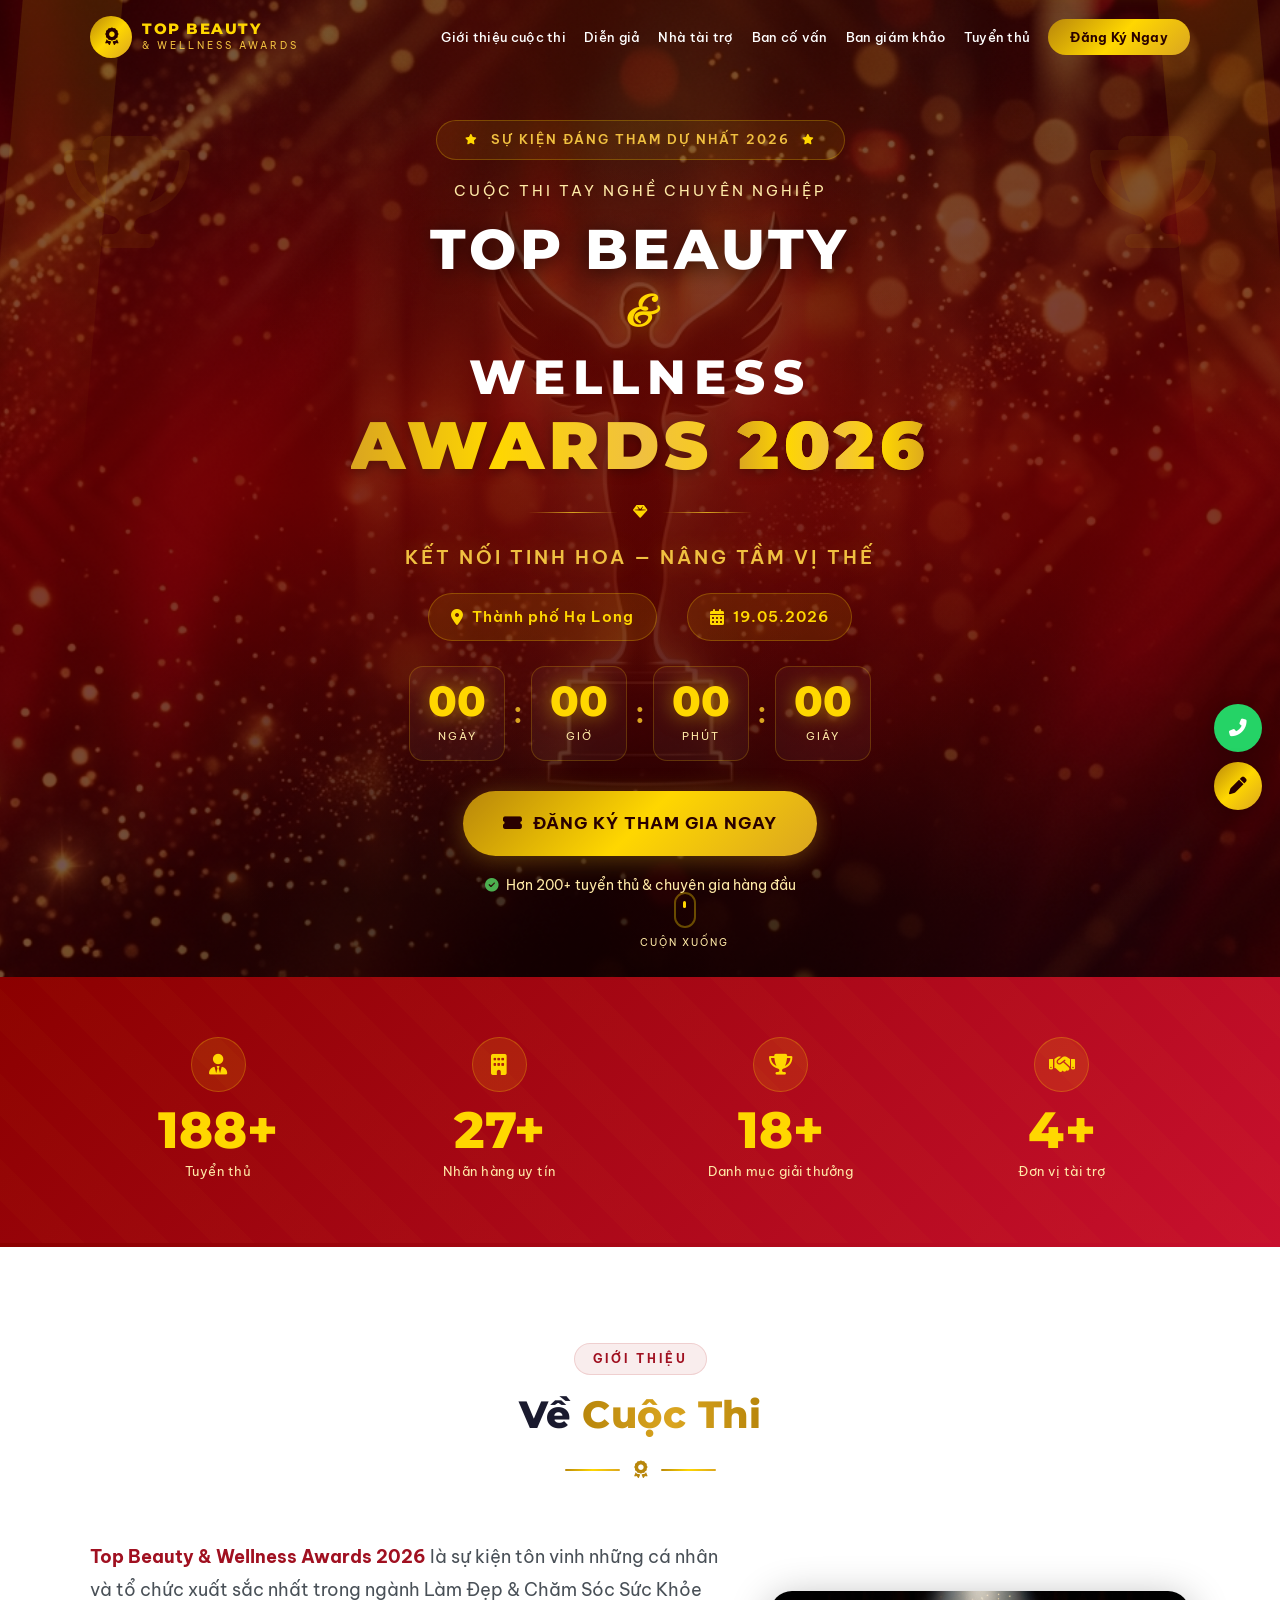
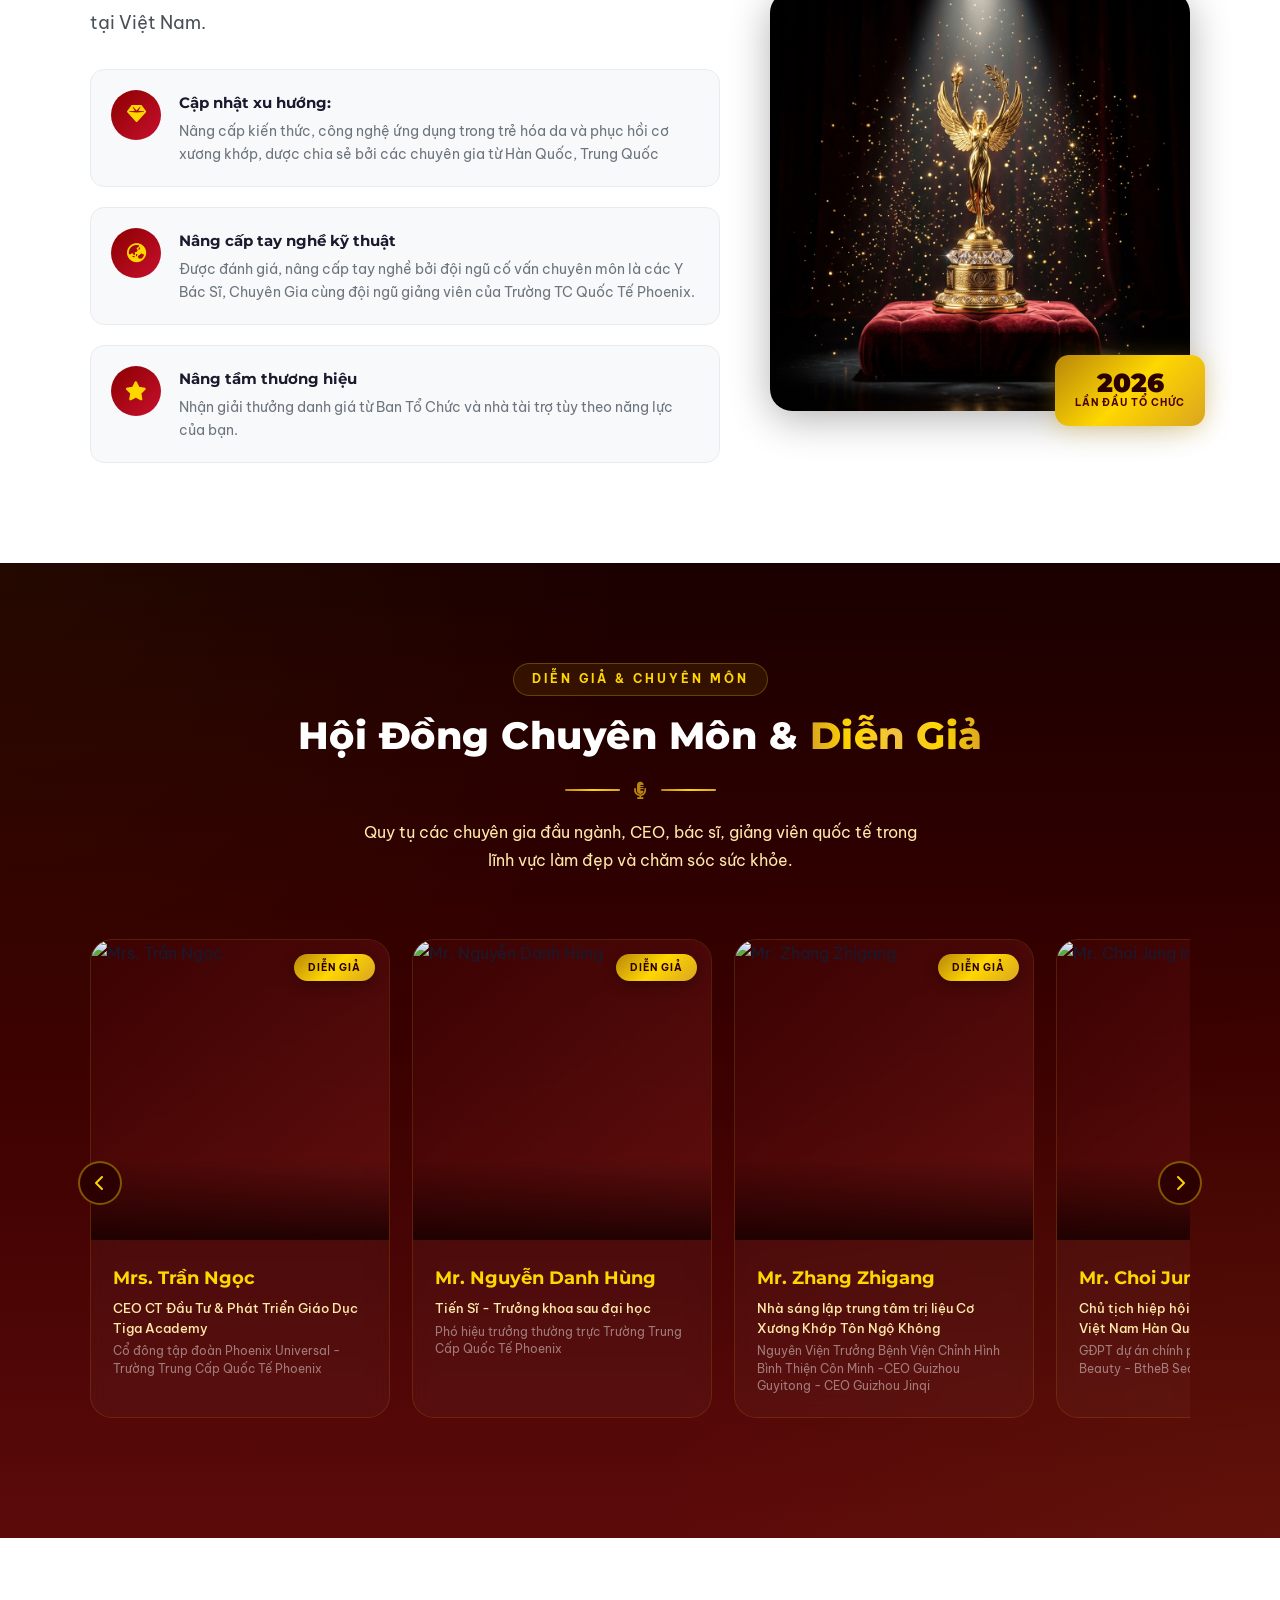
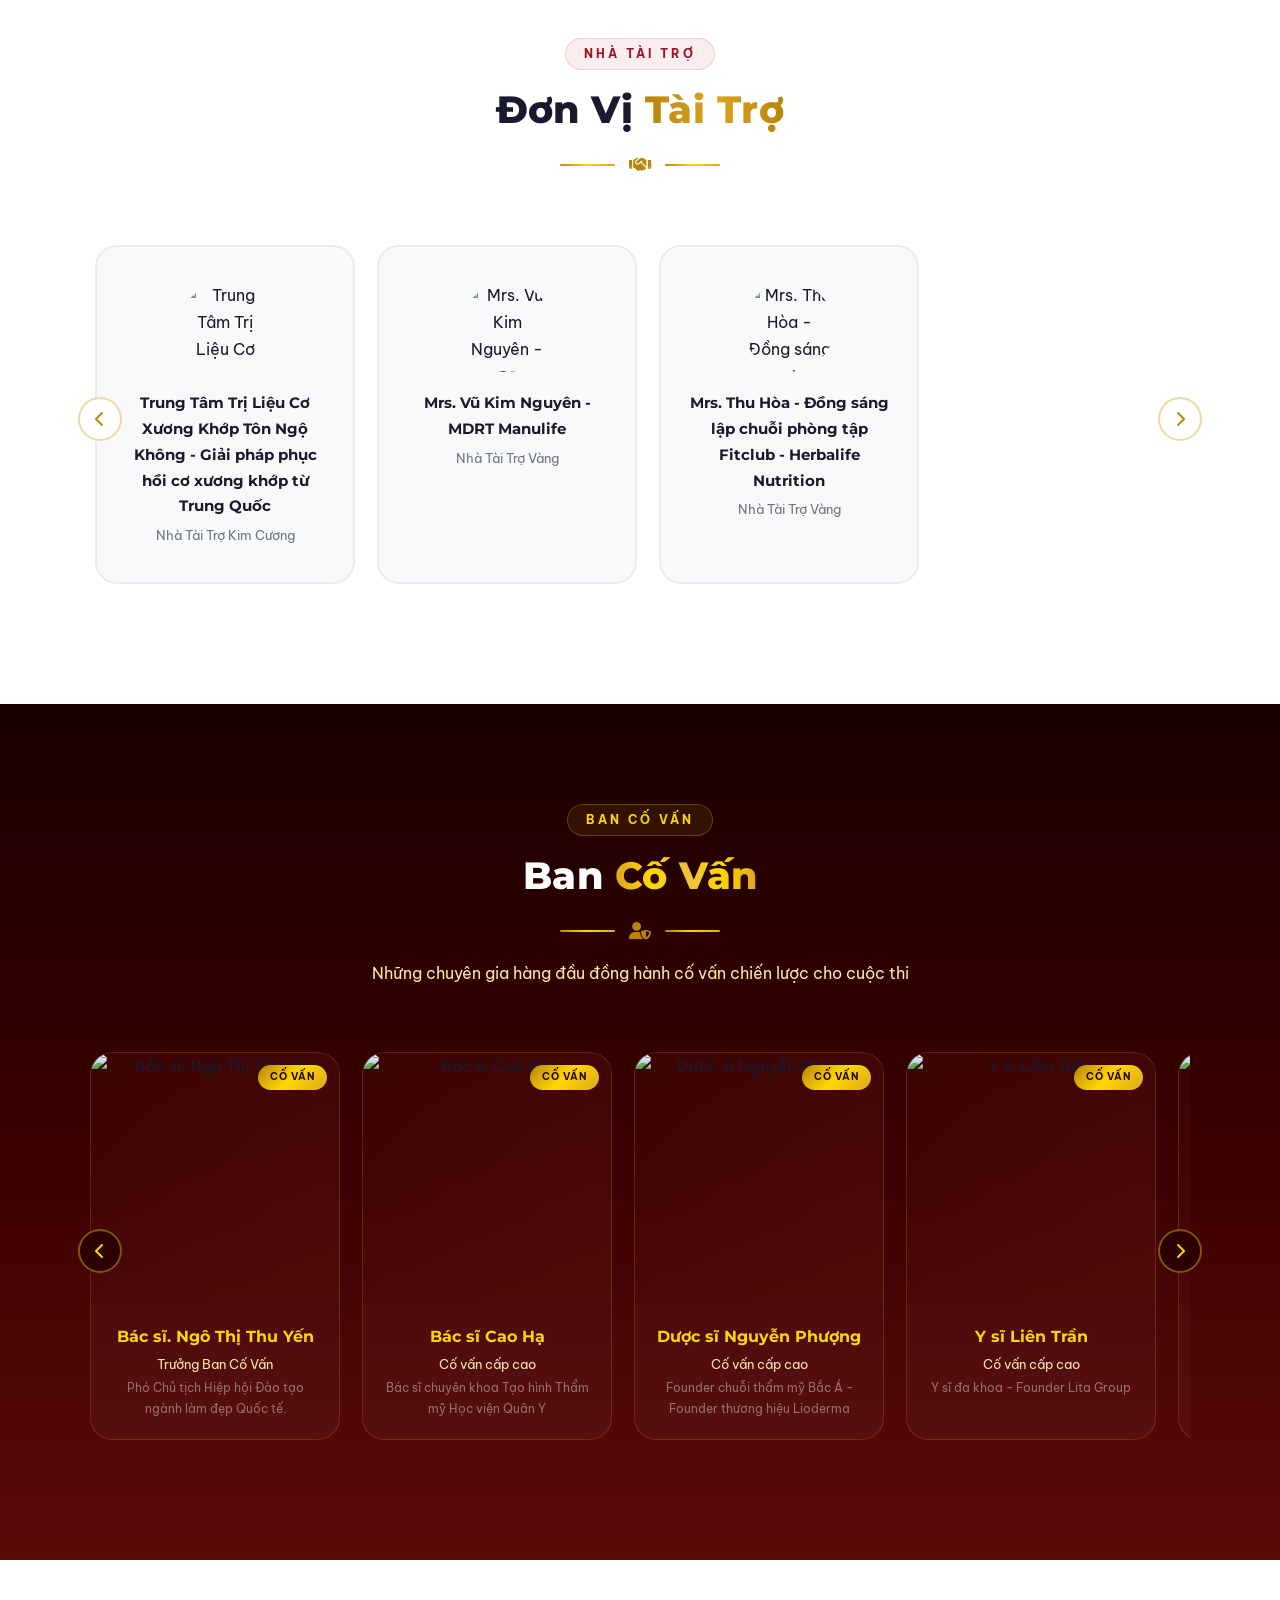
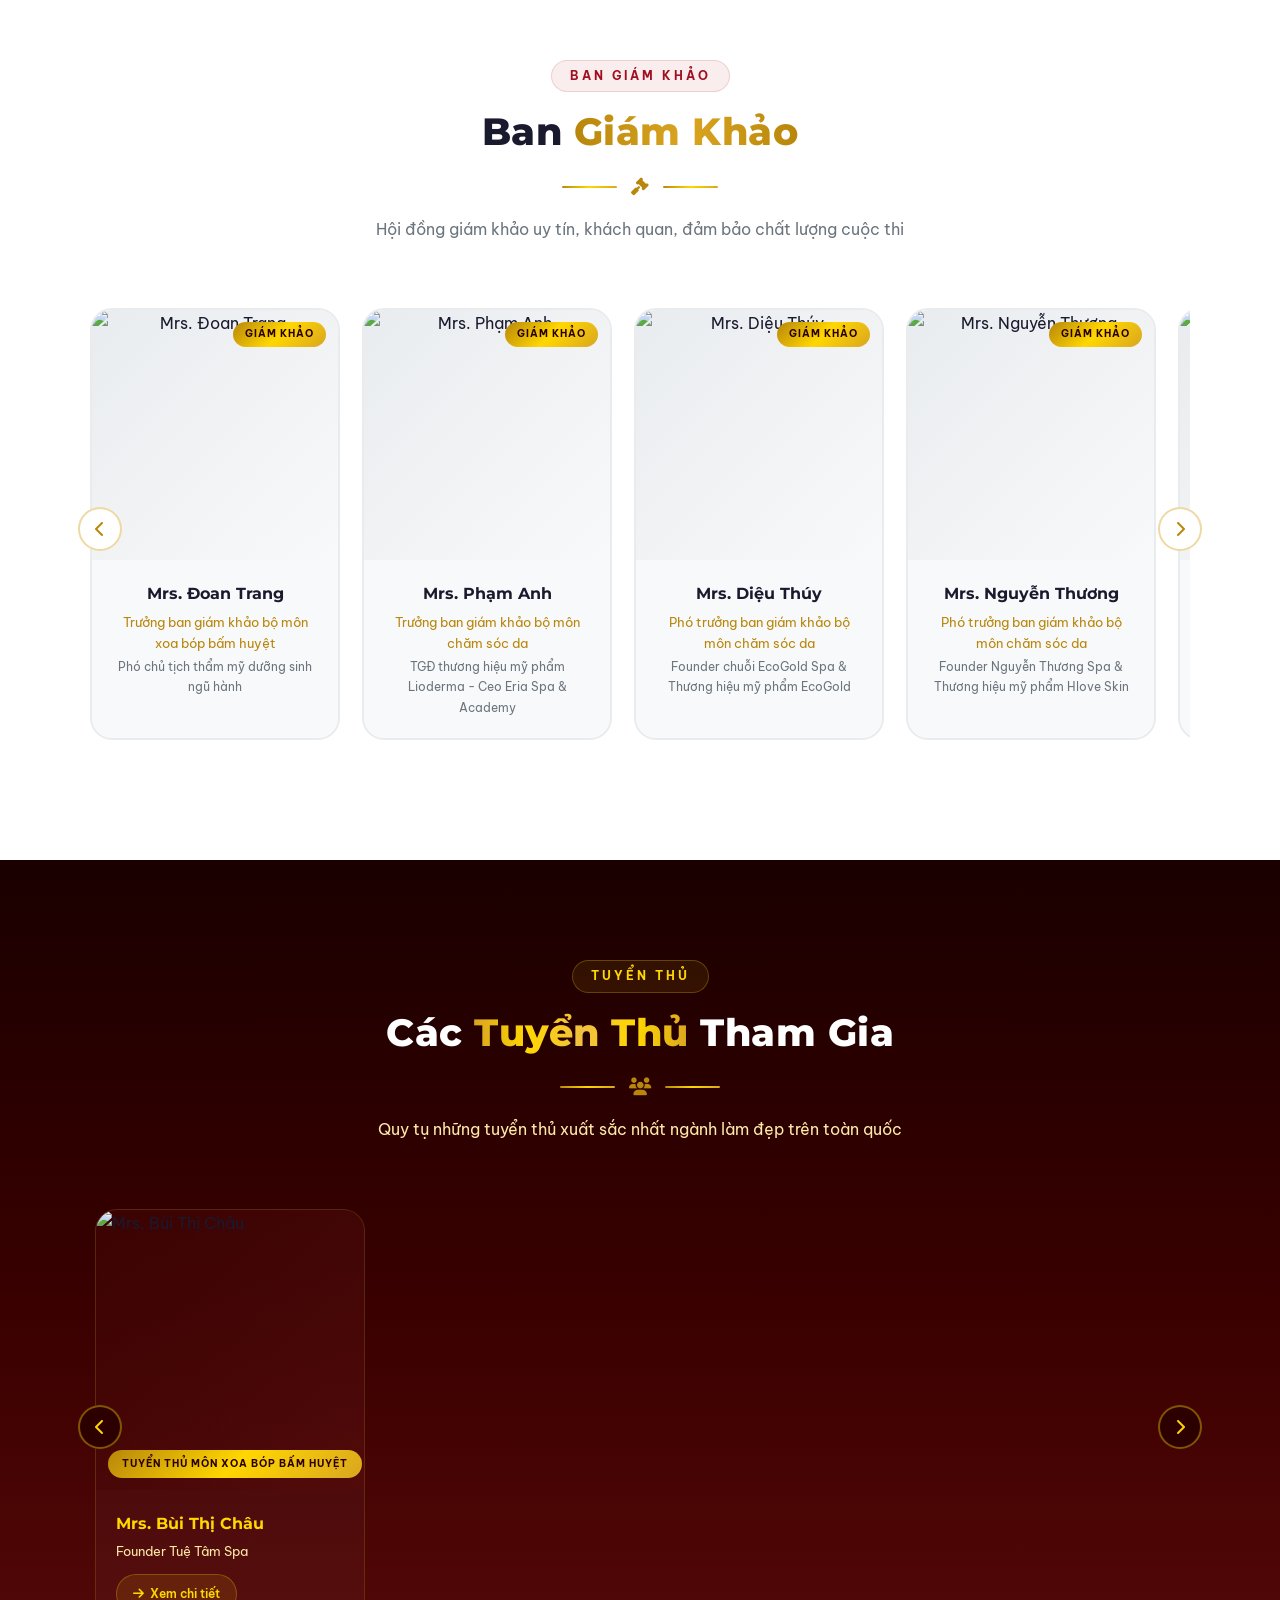
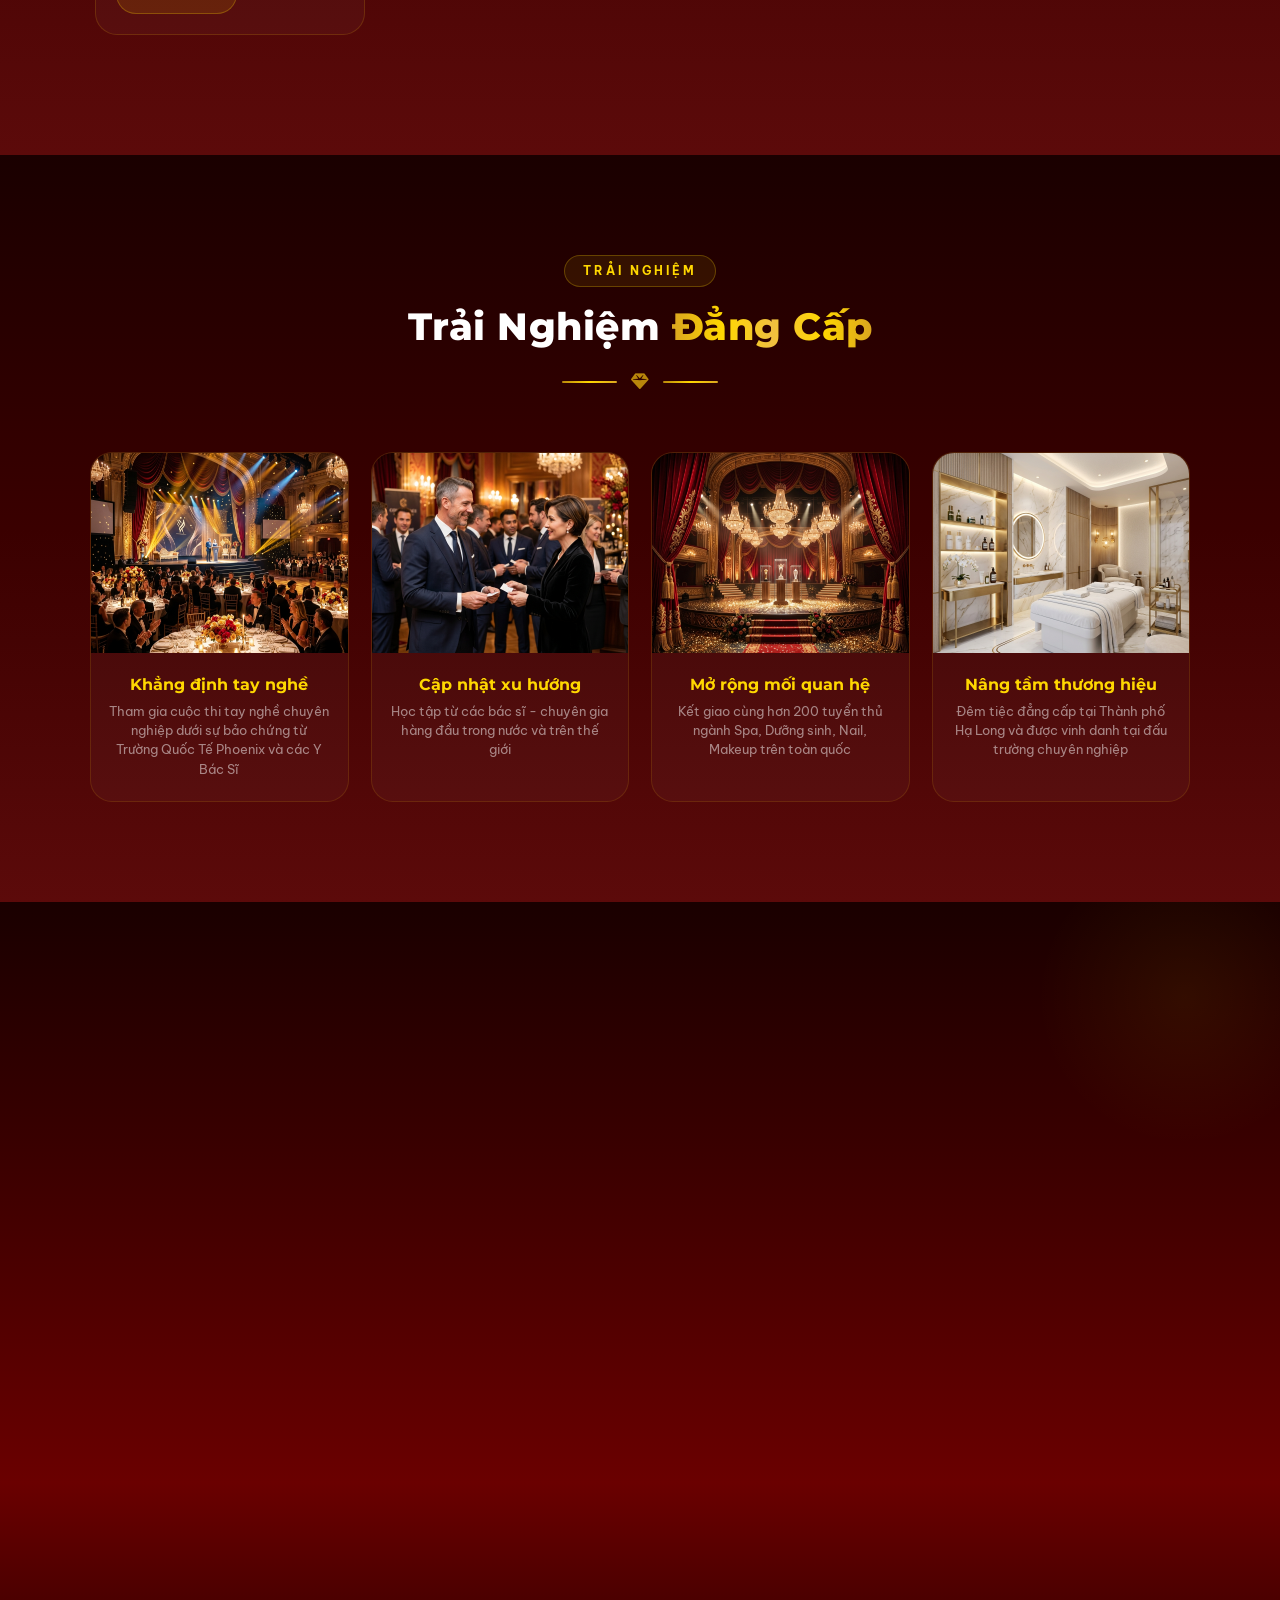
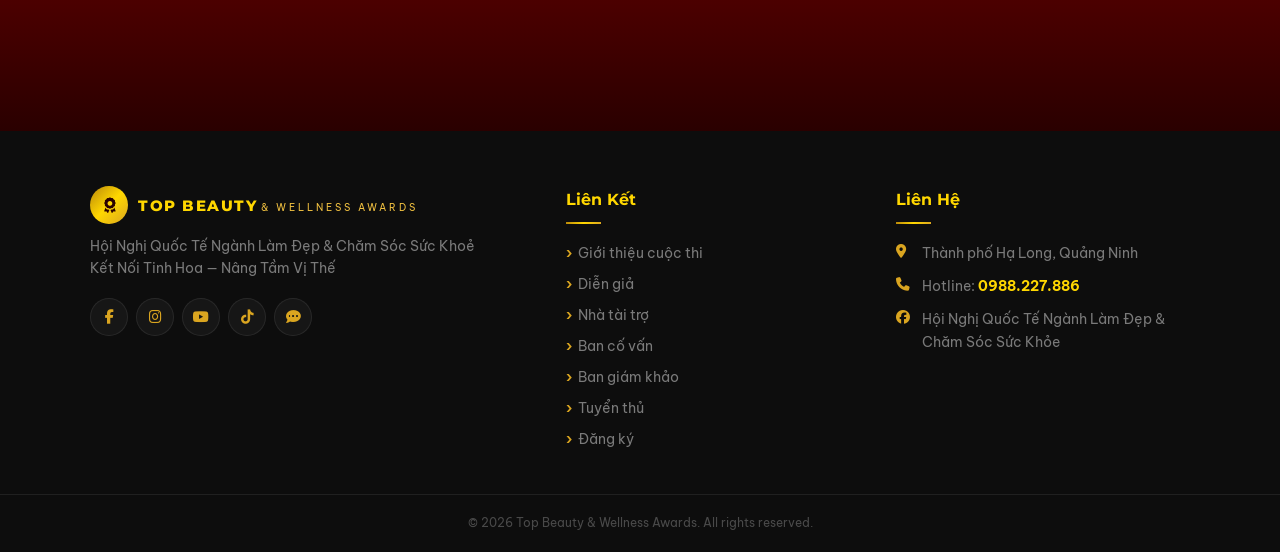
==== commit eb951fad: "Update index.html" ====
--- a/index.html
+++ b/index.html
@@ -279,7 +279,7 @@
                     <span class="divider-icon"><i class="fas fa-handshake"></i></span>
                     <span class="divider-line"></span>
                 </div>
-                <p class="section-desc">Đồng hành cùng các nhãn hàng uy tín hàng đầu ngành làm đẹp & chăm sóc sức khỏe</p>
+                <p class="section-desc"> </p>
             </div>
             <div class="carousel-wrapper">
                 <button class="carousel-btn carousel-btn-left" data-carousel="sponsorsCarousel"><i class="fas fa-chevron-left"></i></button>
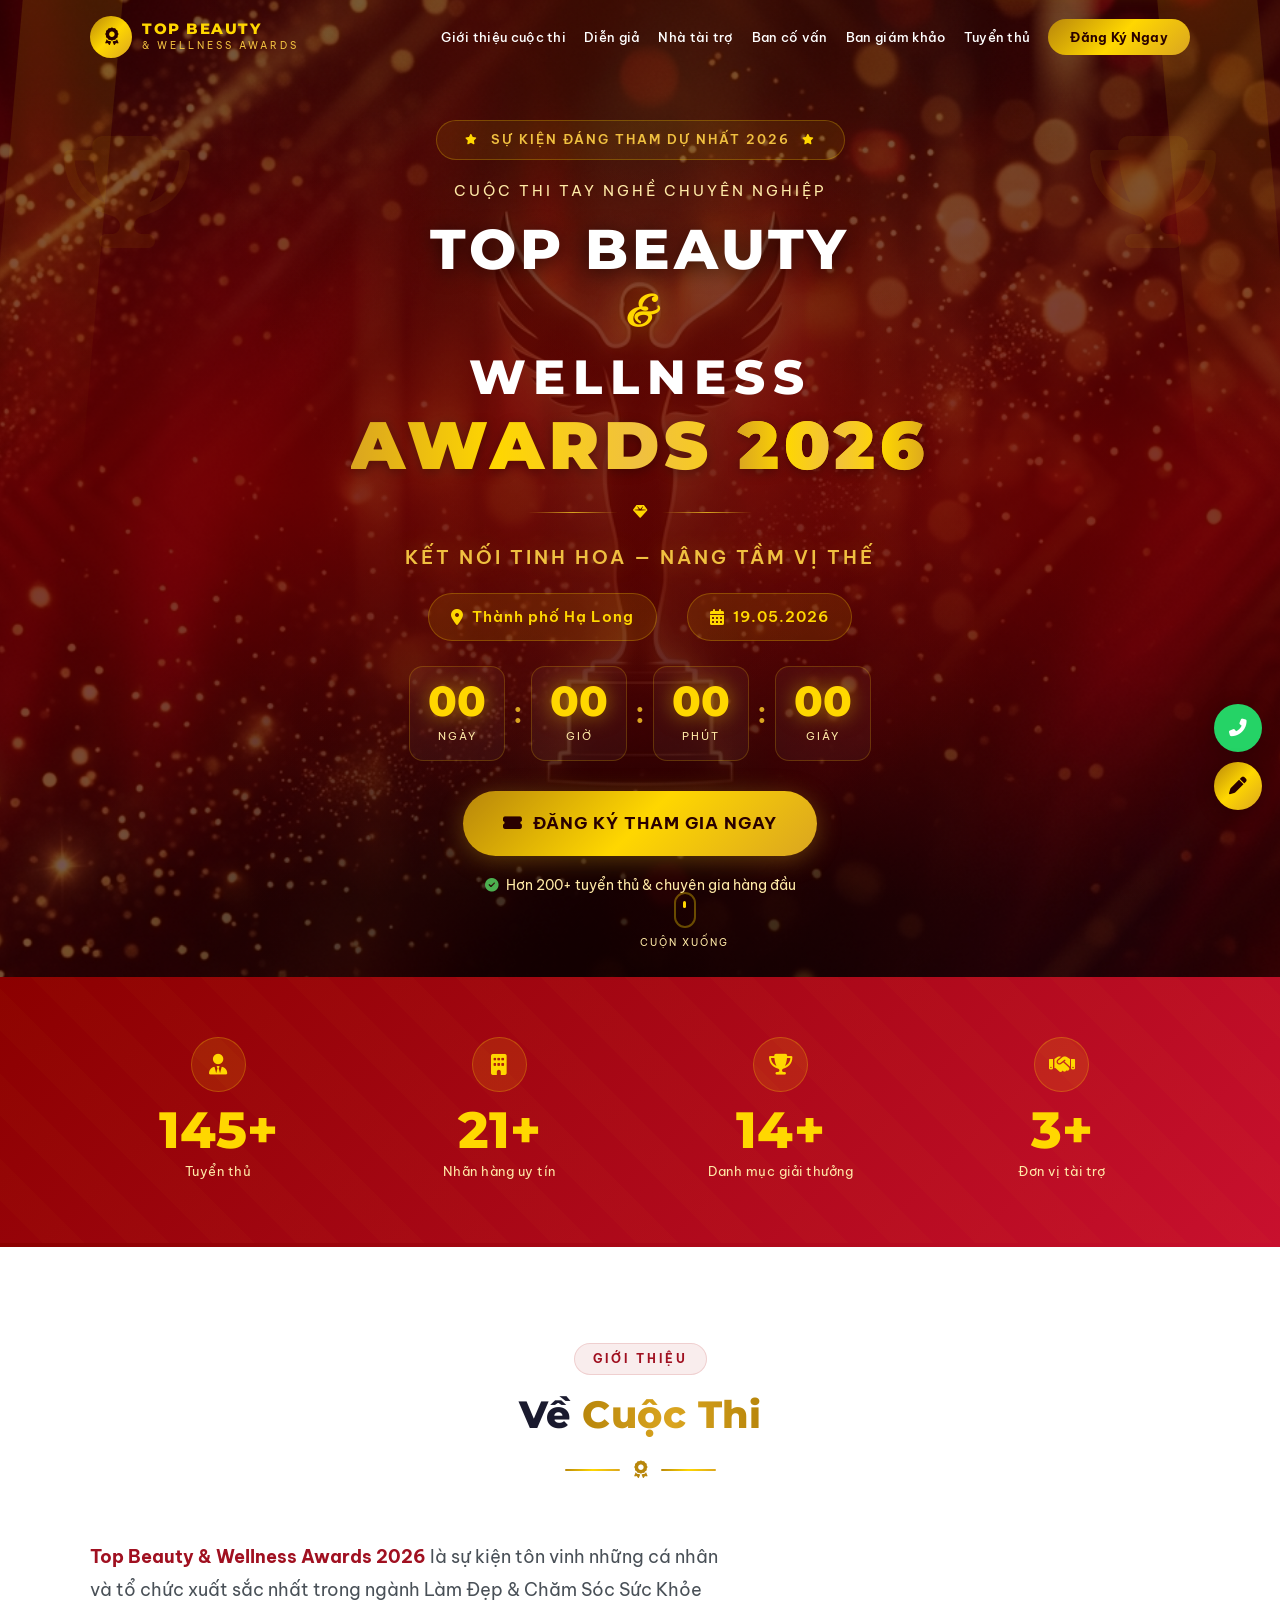
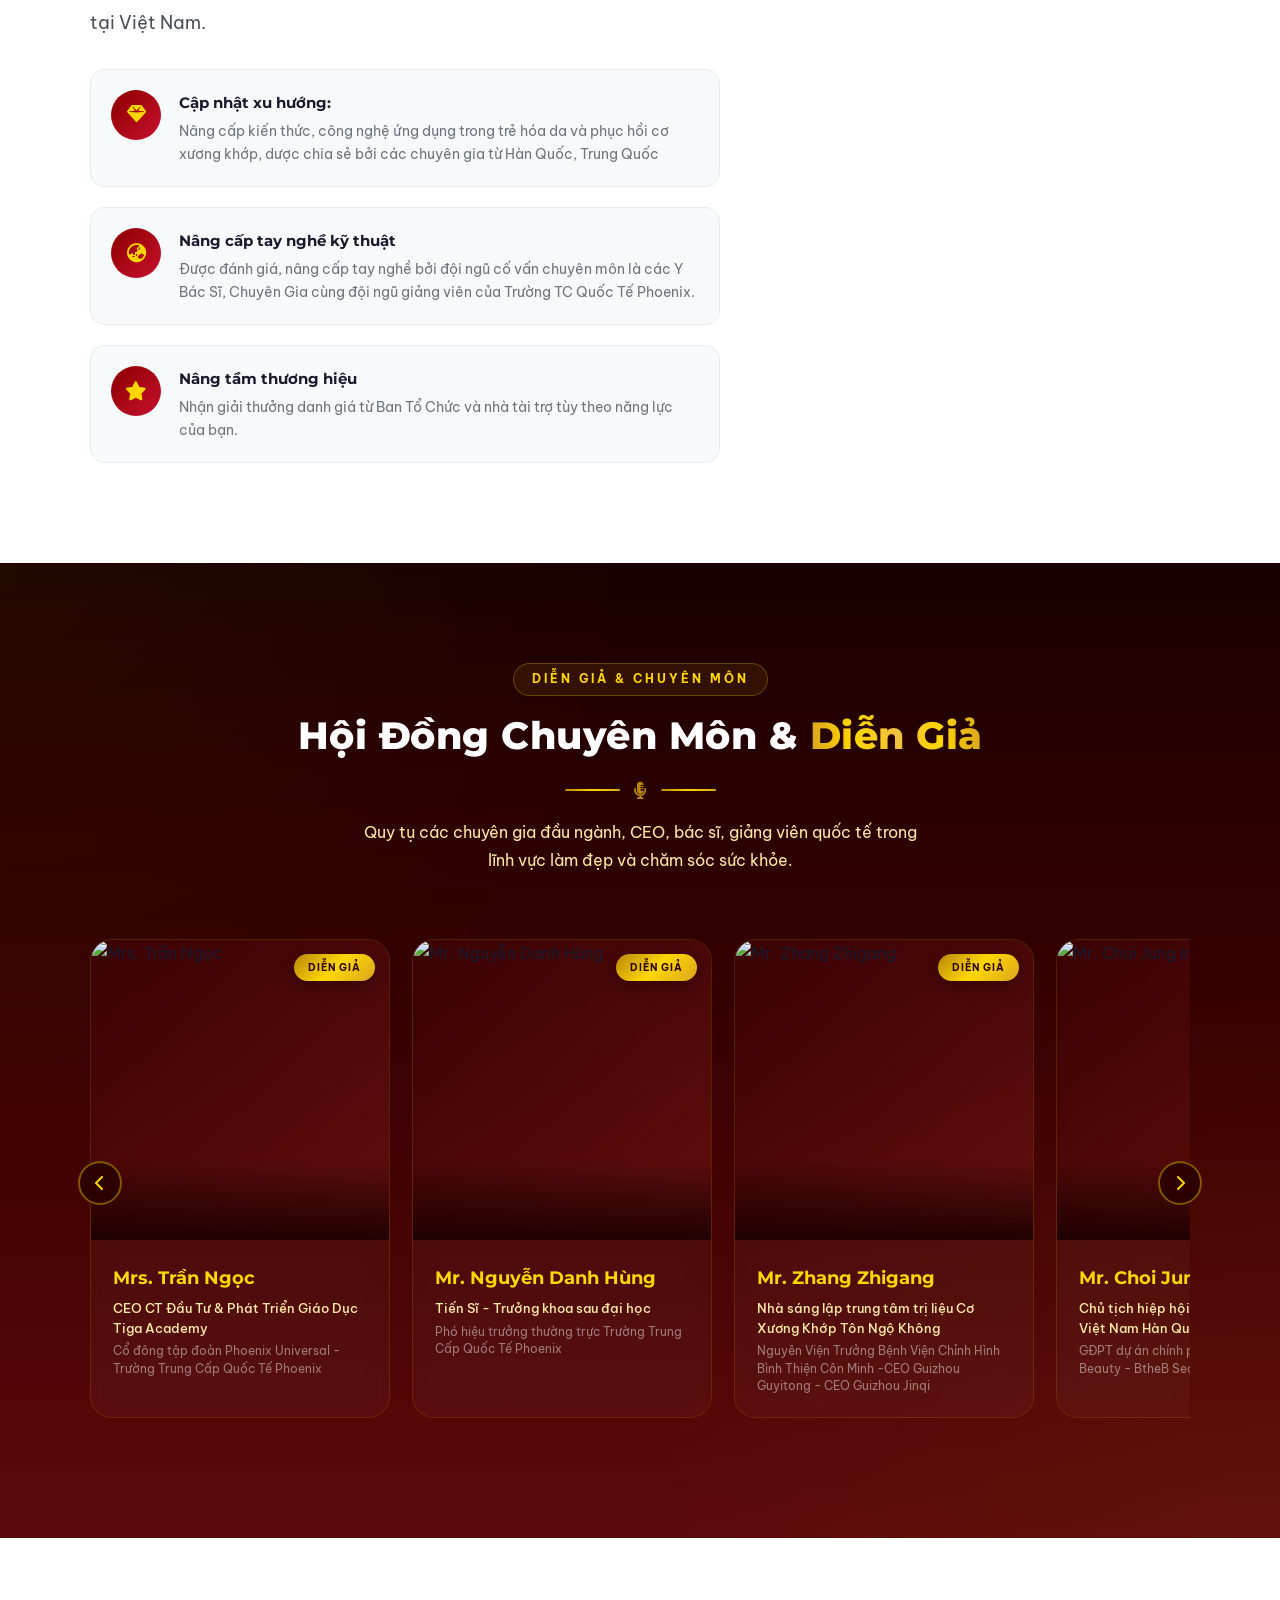
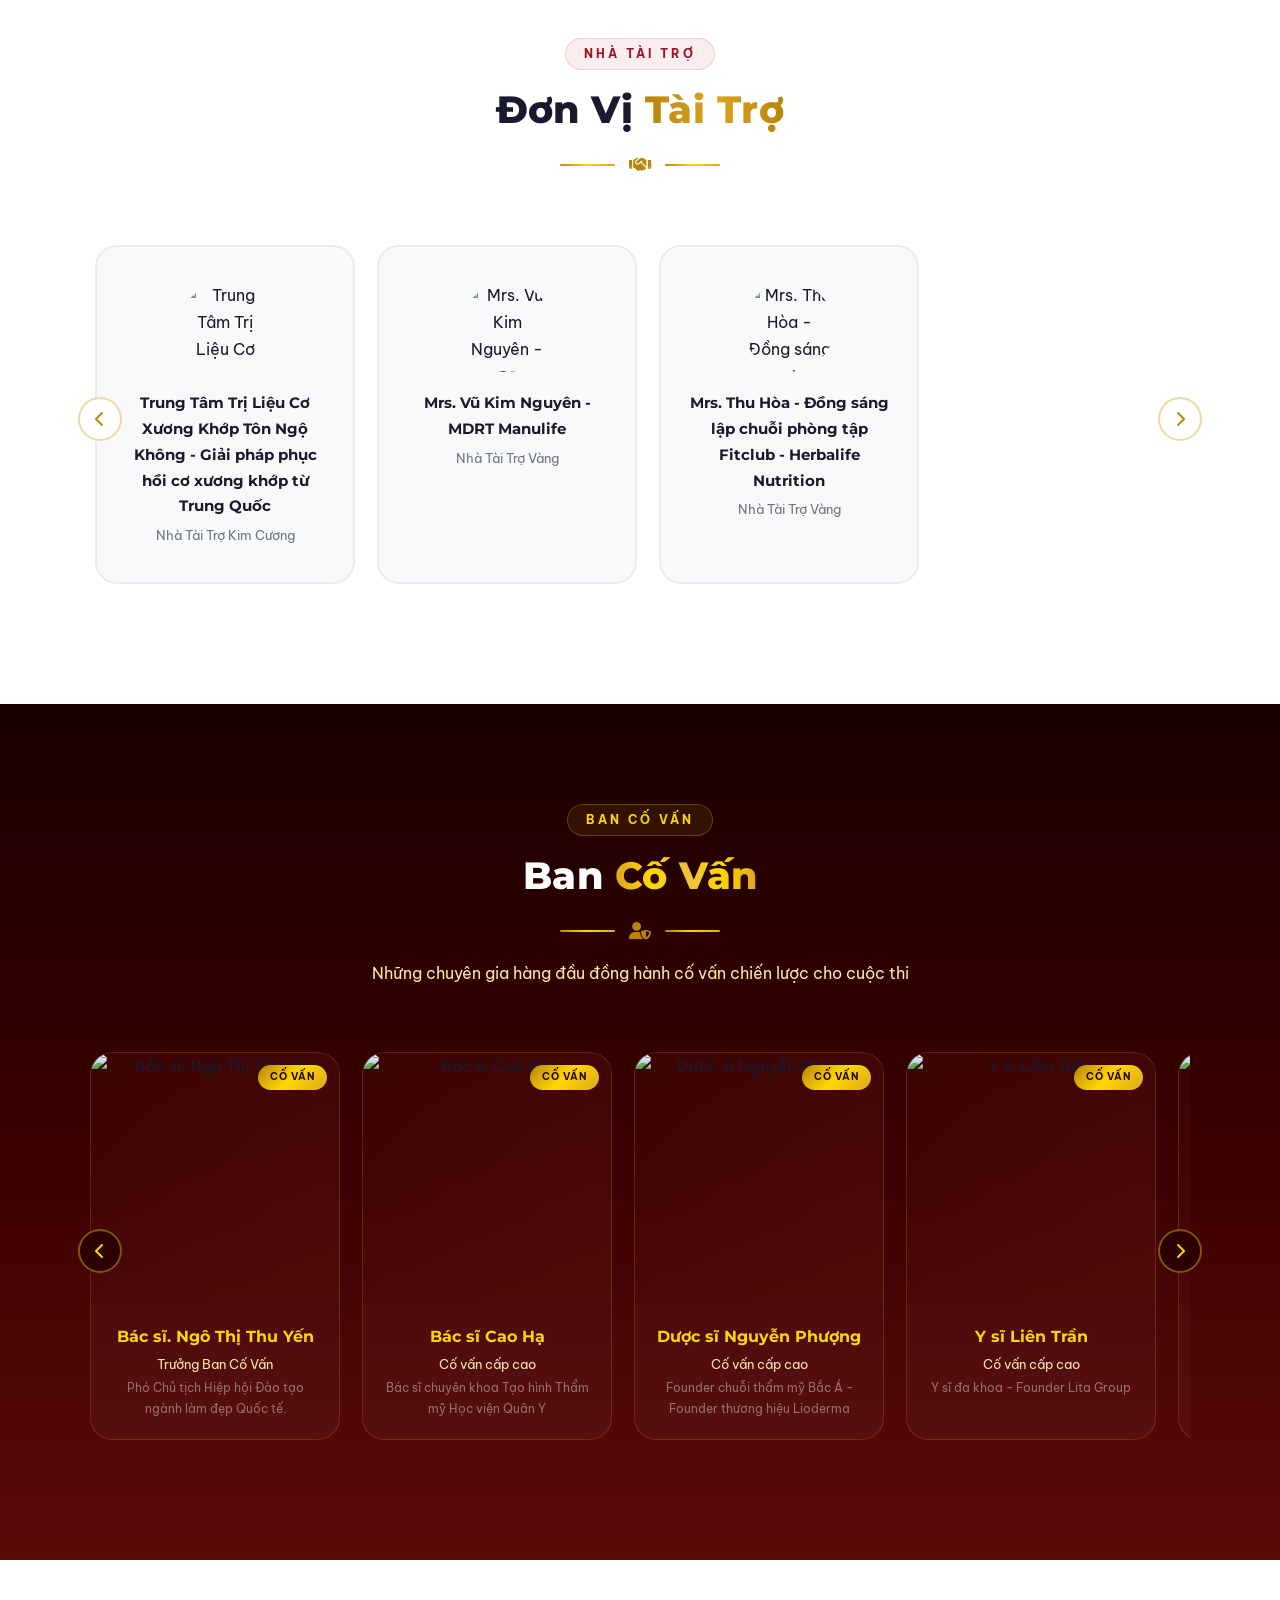
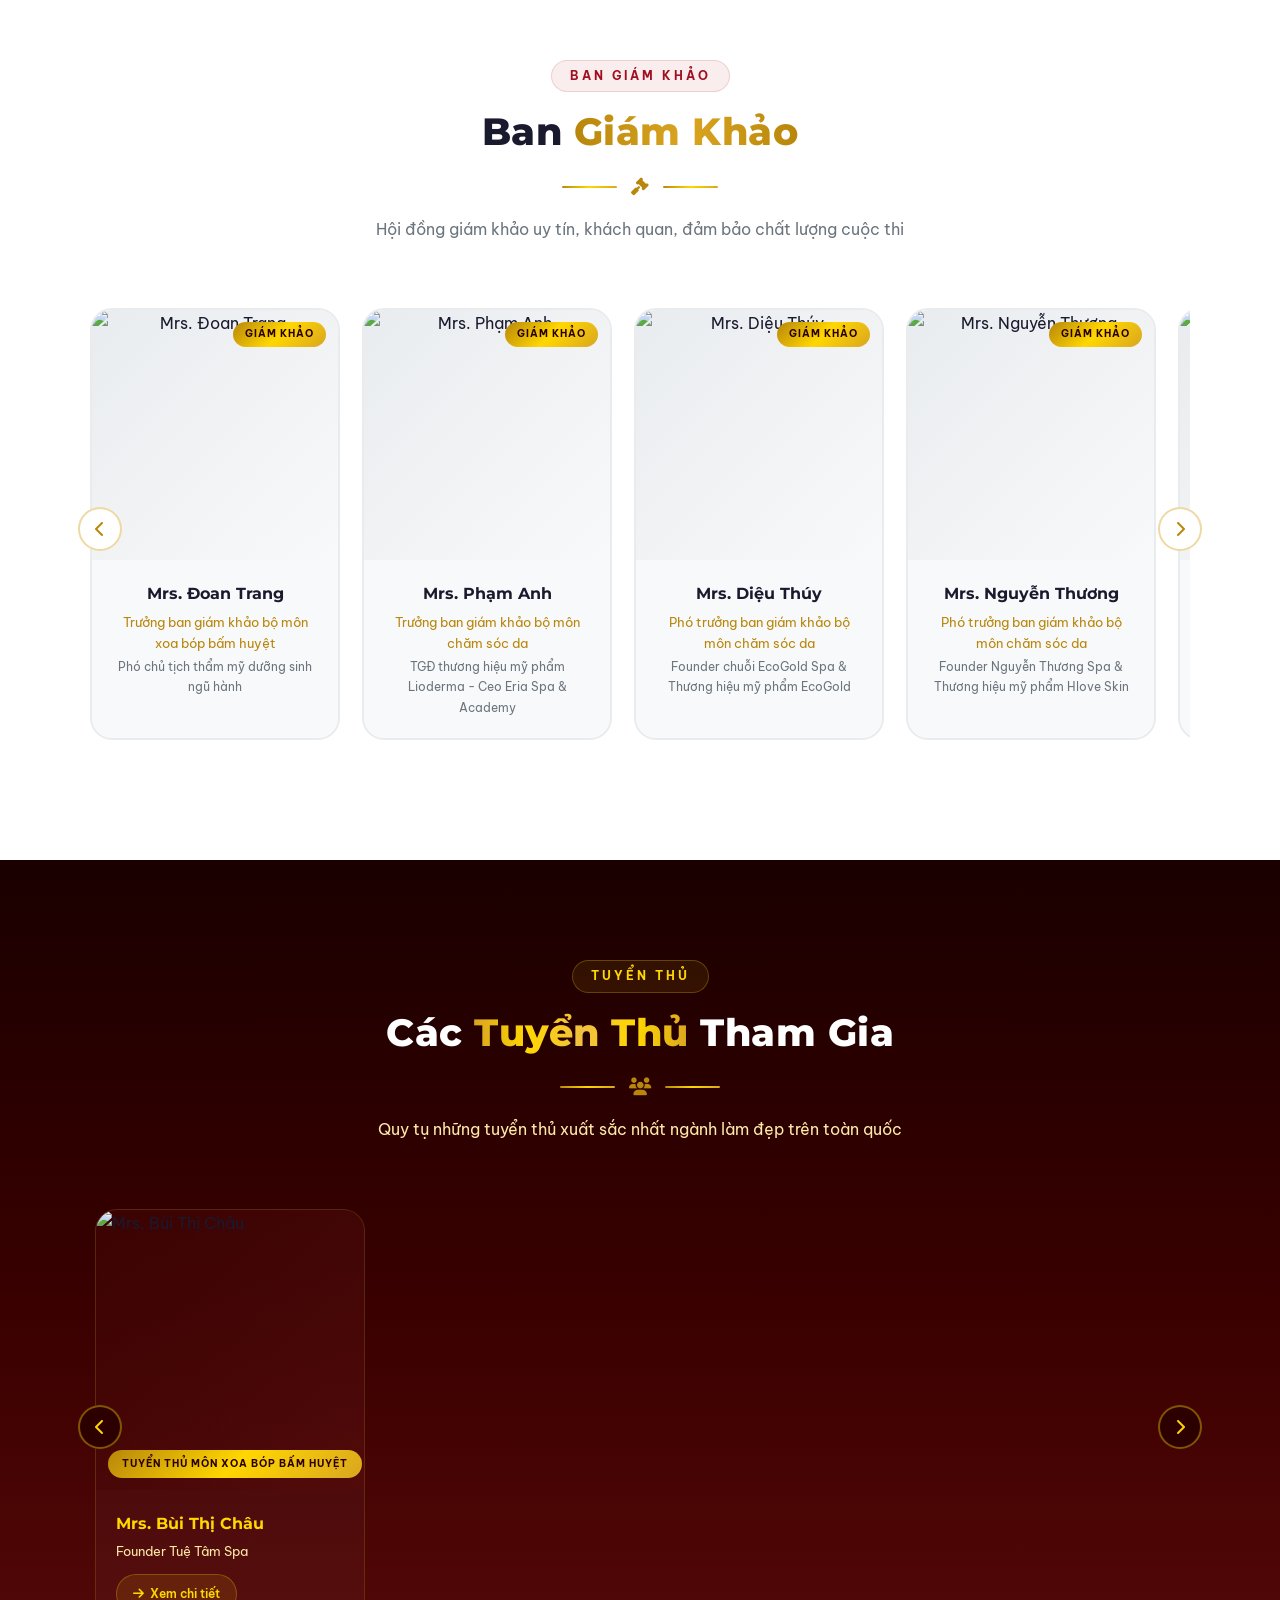
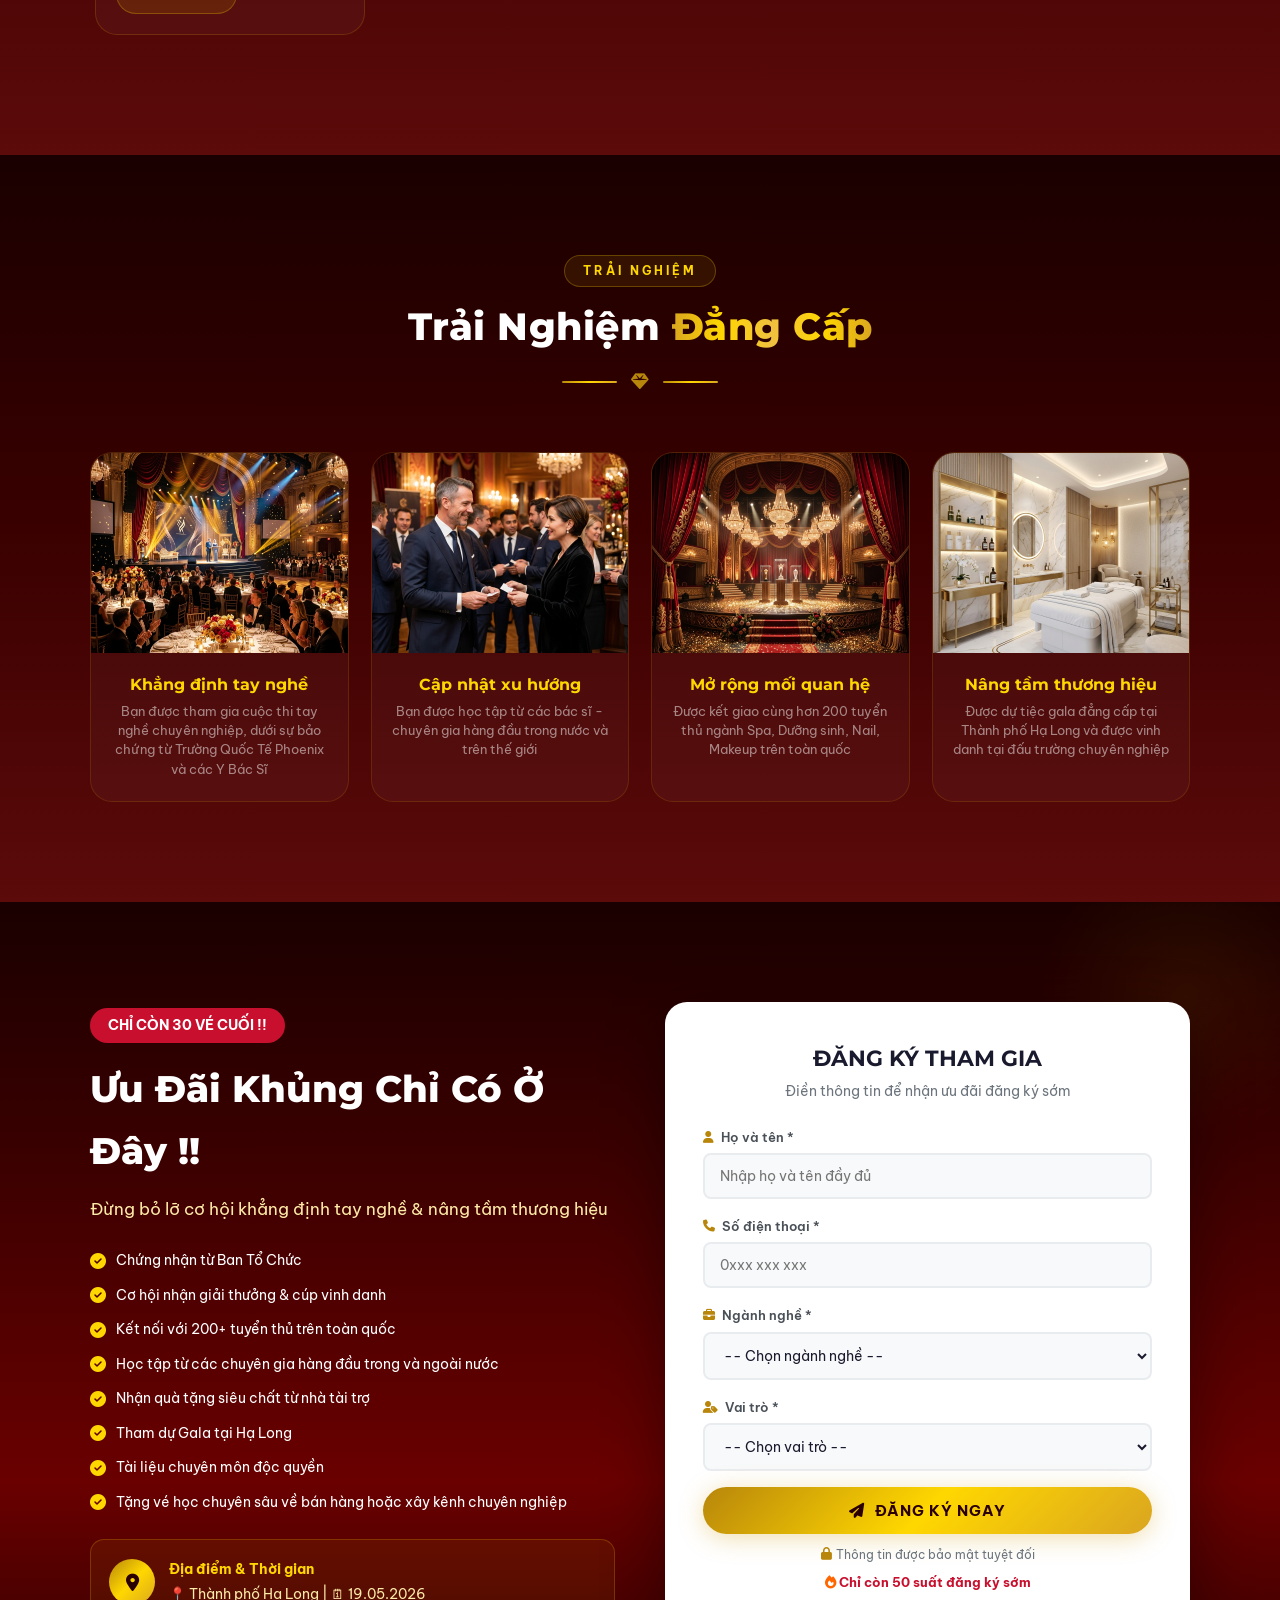
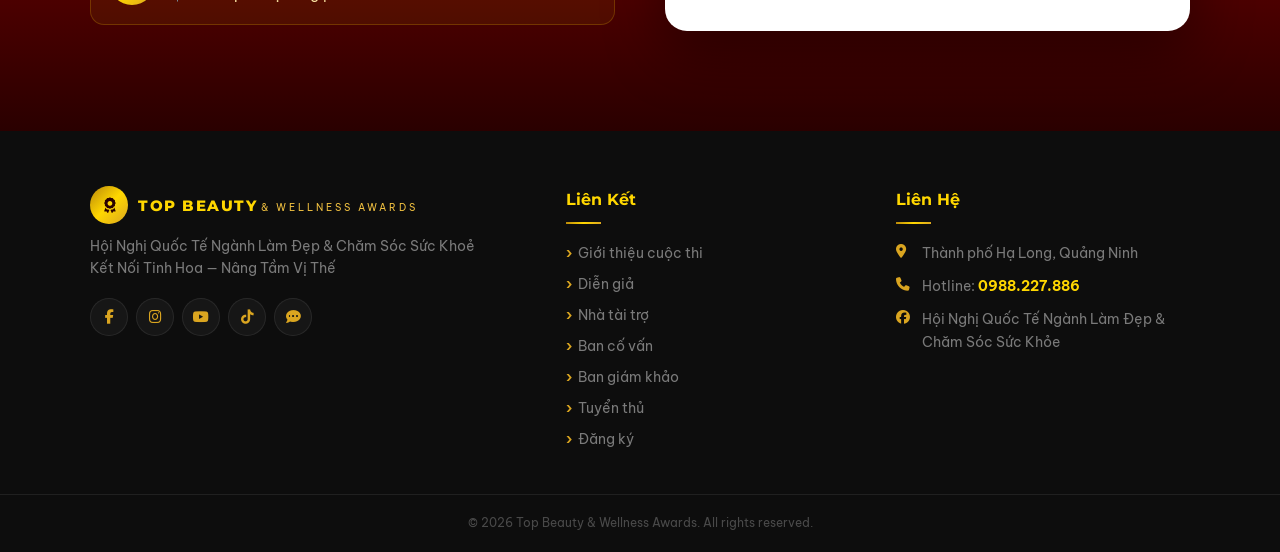
==== commit 2ad6372c: "Update index.html" ====
--- a/index.html
+++ b/index.html
@@ -202,12 +202,6 @@
                         </div>
                     </div>
                 </div>
-                <div class="about-image">
-                    <img src="images/trophy.png" alt="Top Beauty Awards Trophy" loading="lazy">
-                    <div class="about-image-badge">
-                        <span class="badge-year">2026</span>
-                        <span class="badge-text">LẦN ĐẦU TỔ CHỨC</span>
-                    </div>
                 </div>
             </div>
         </div>
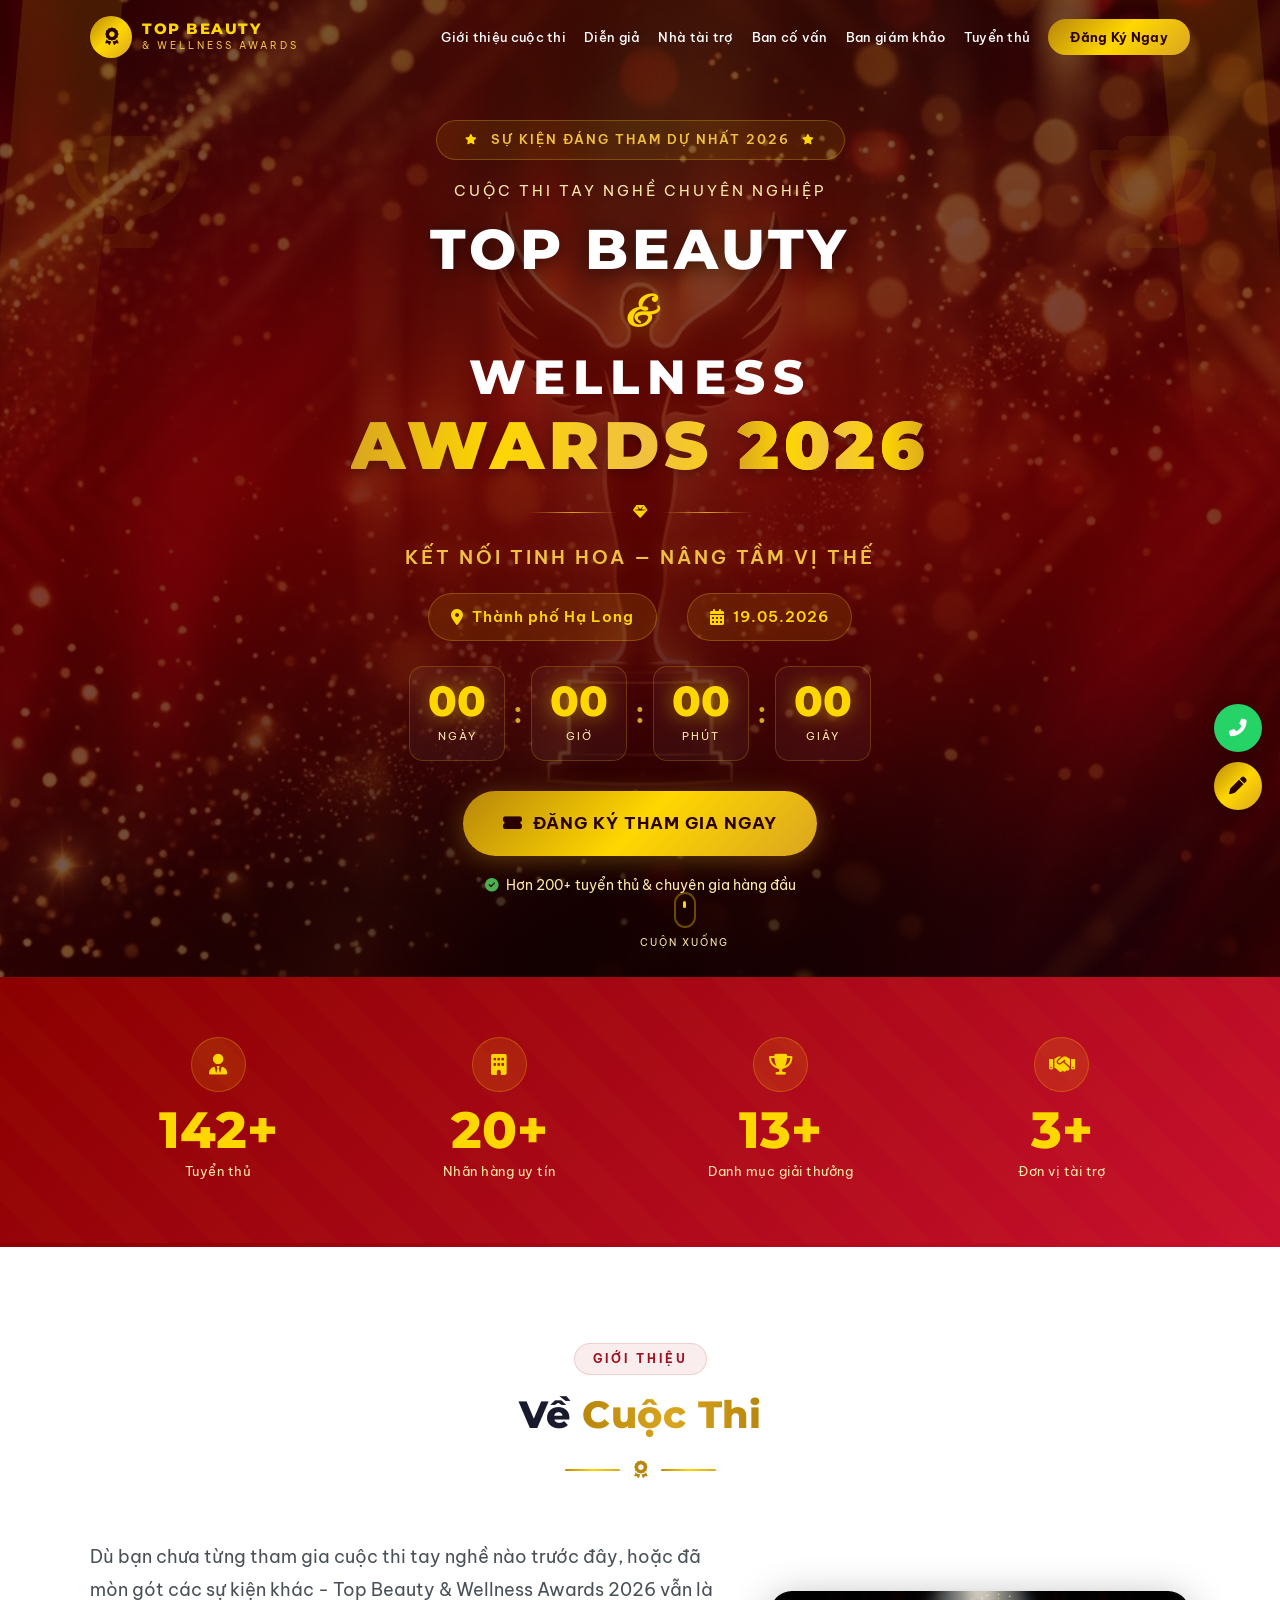
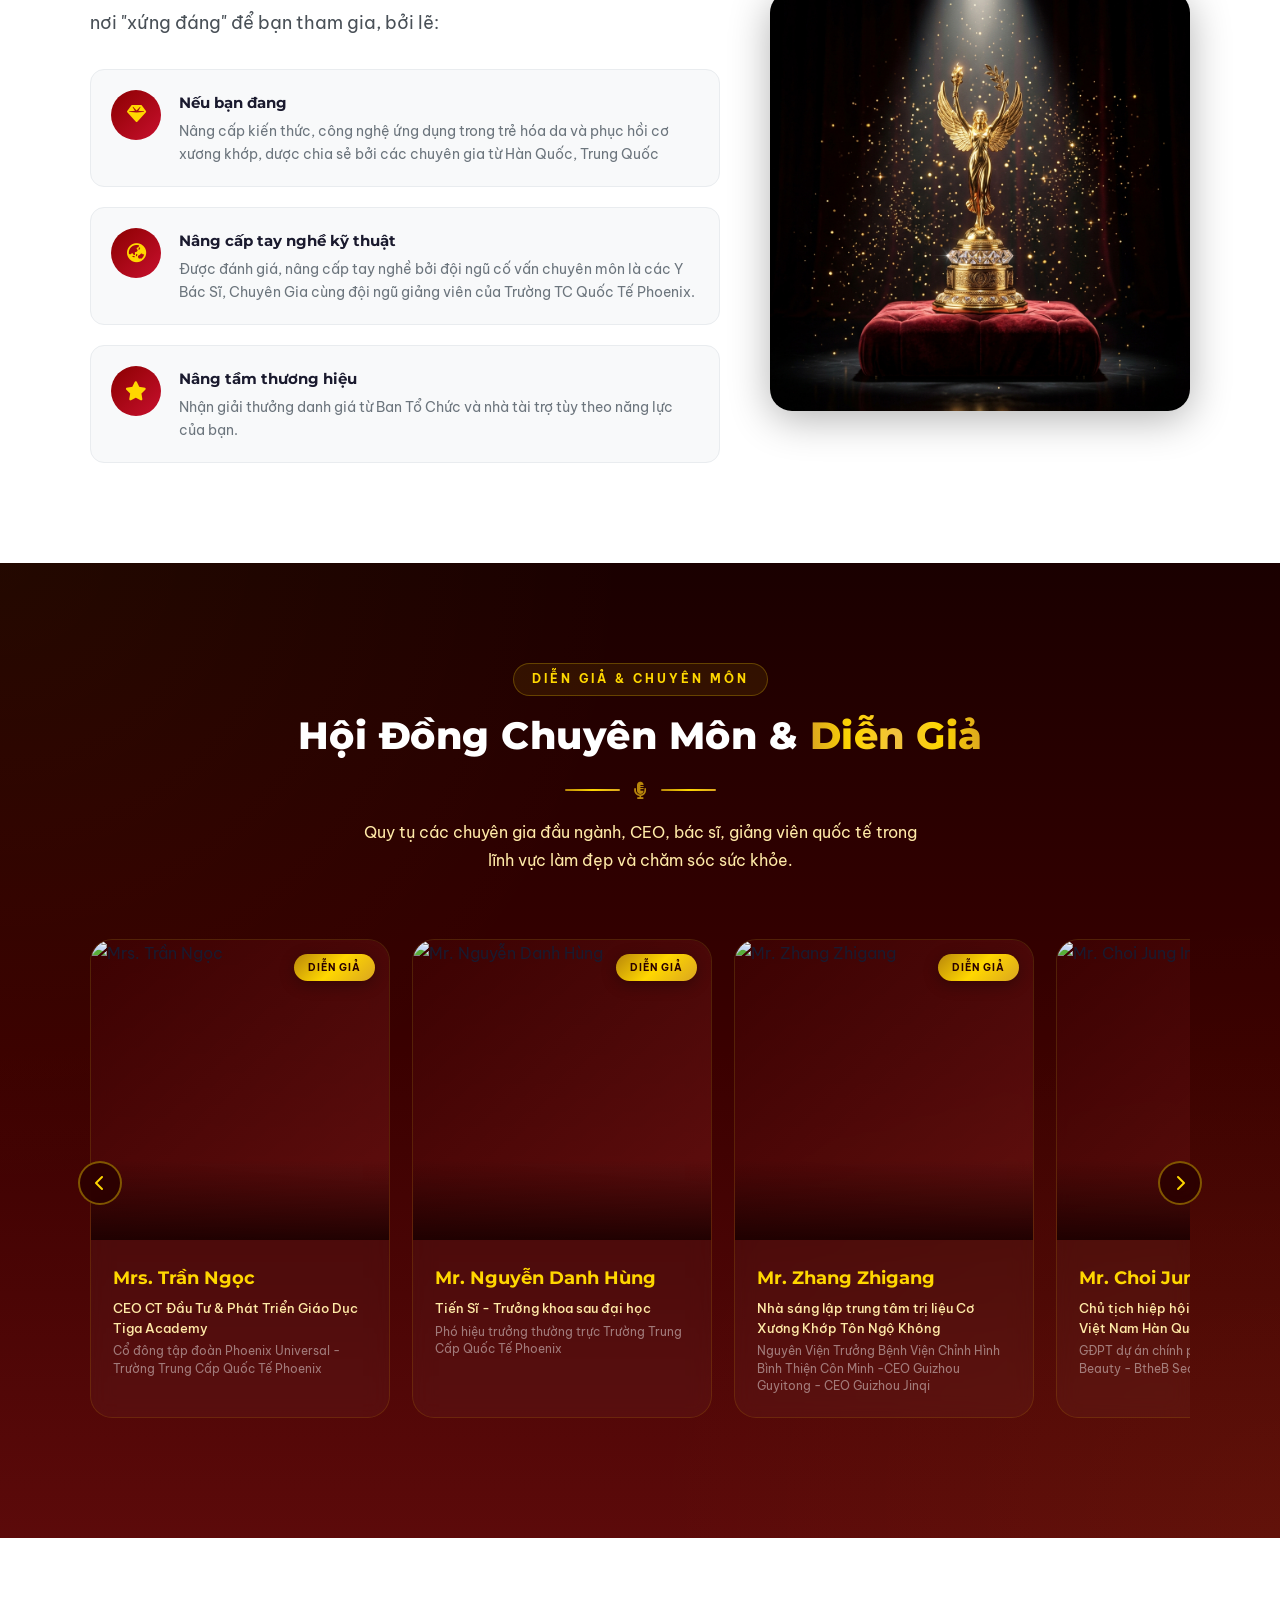
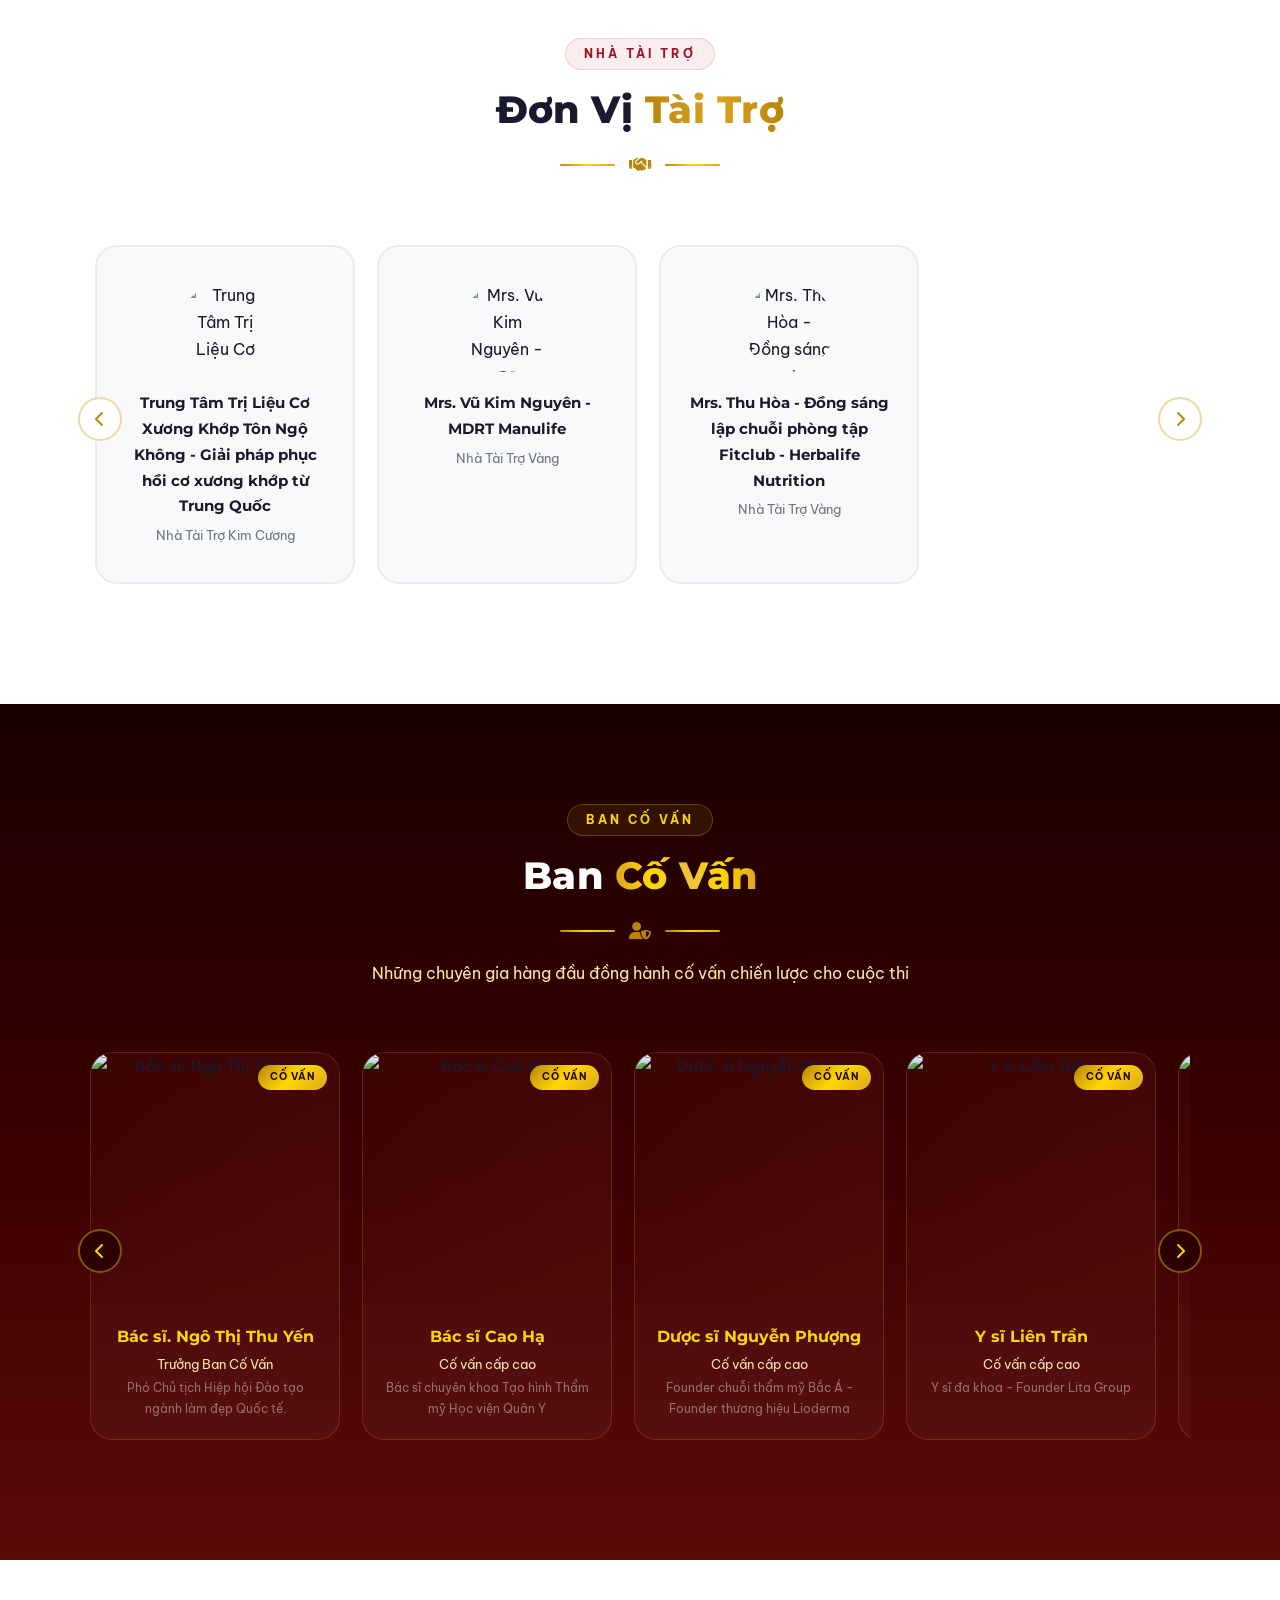
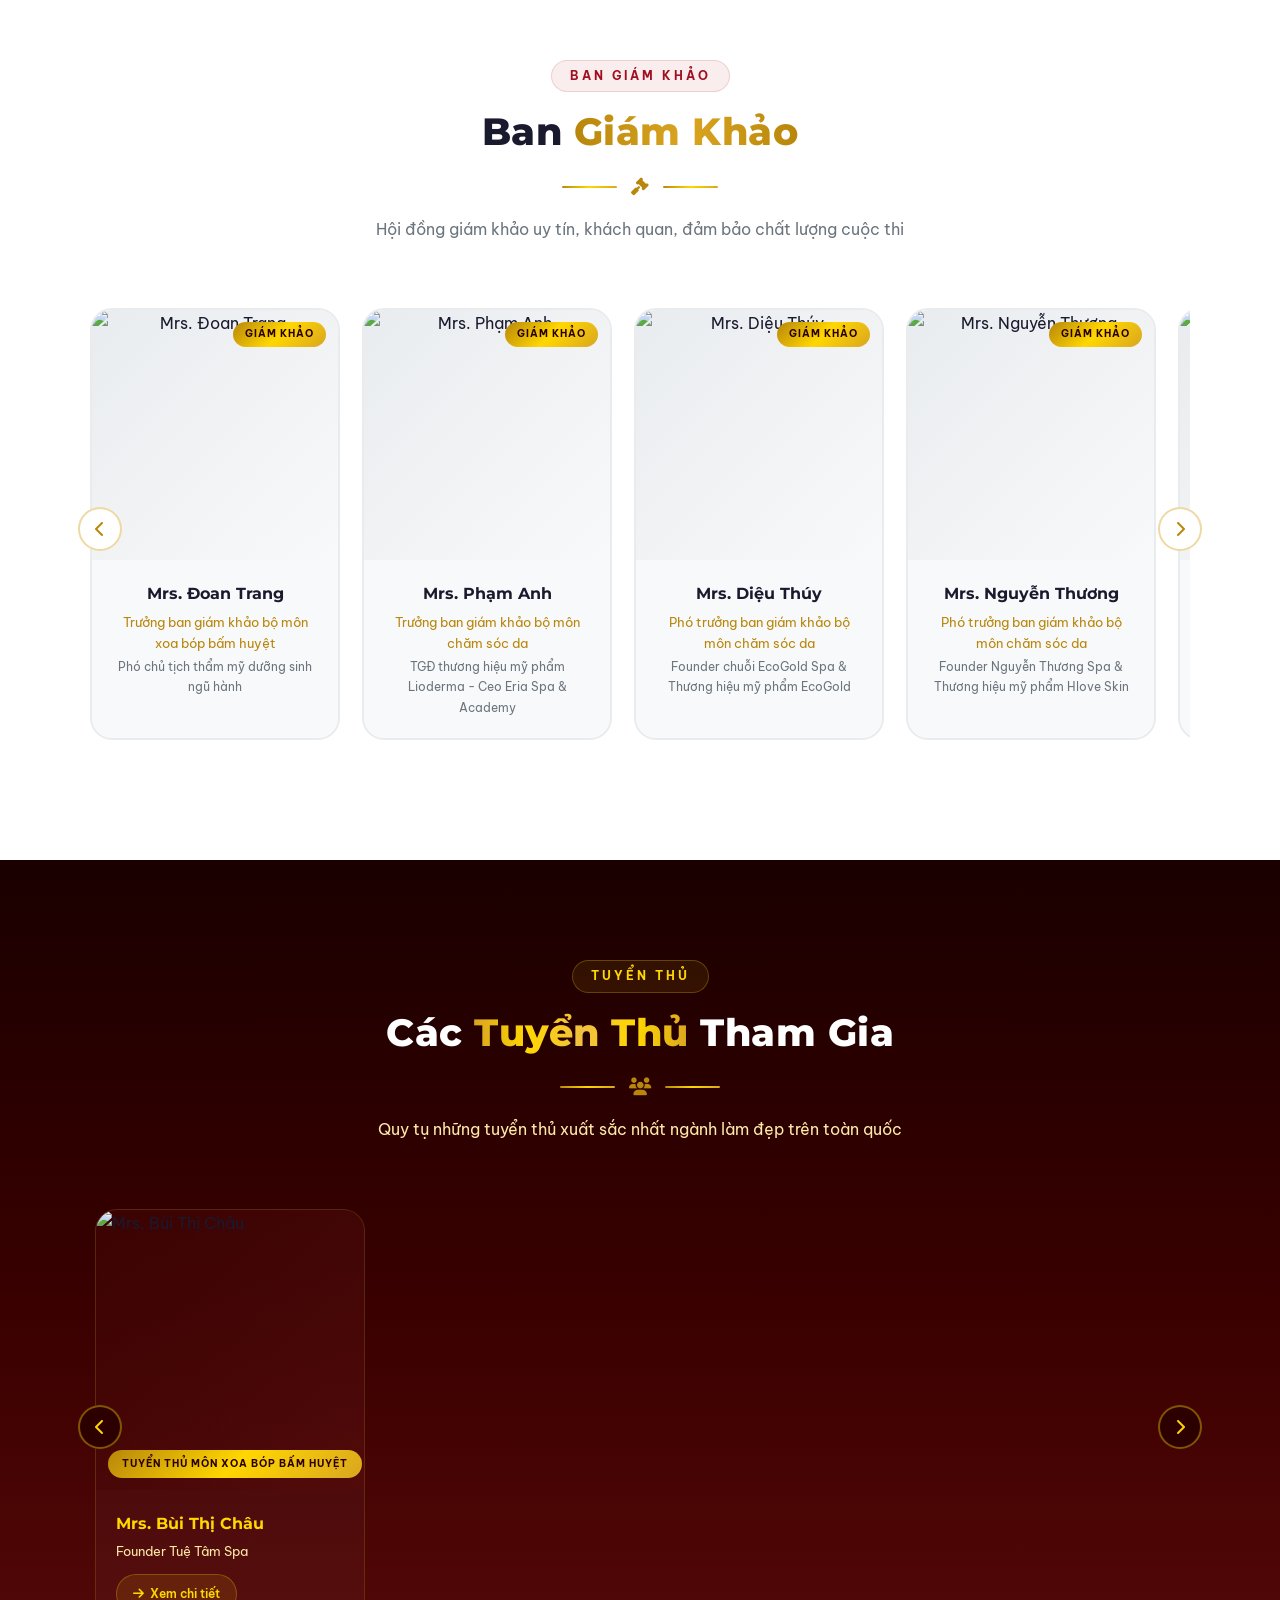
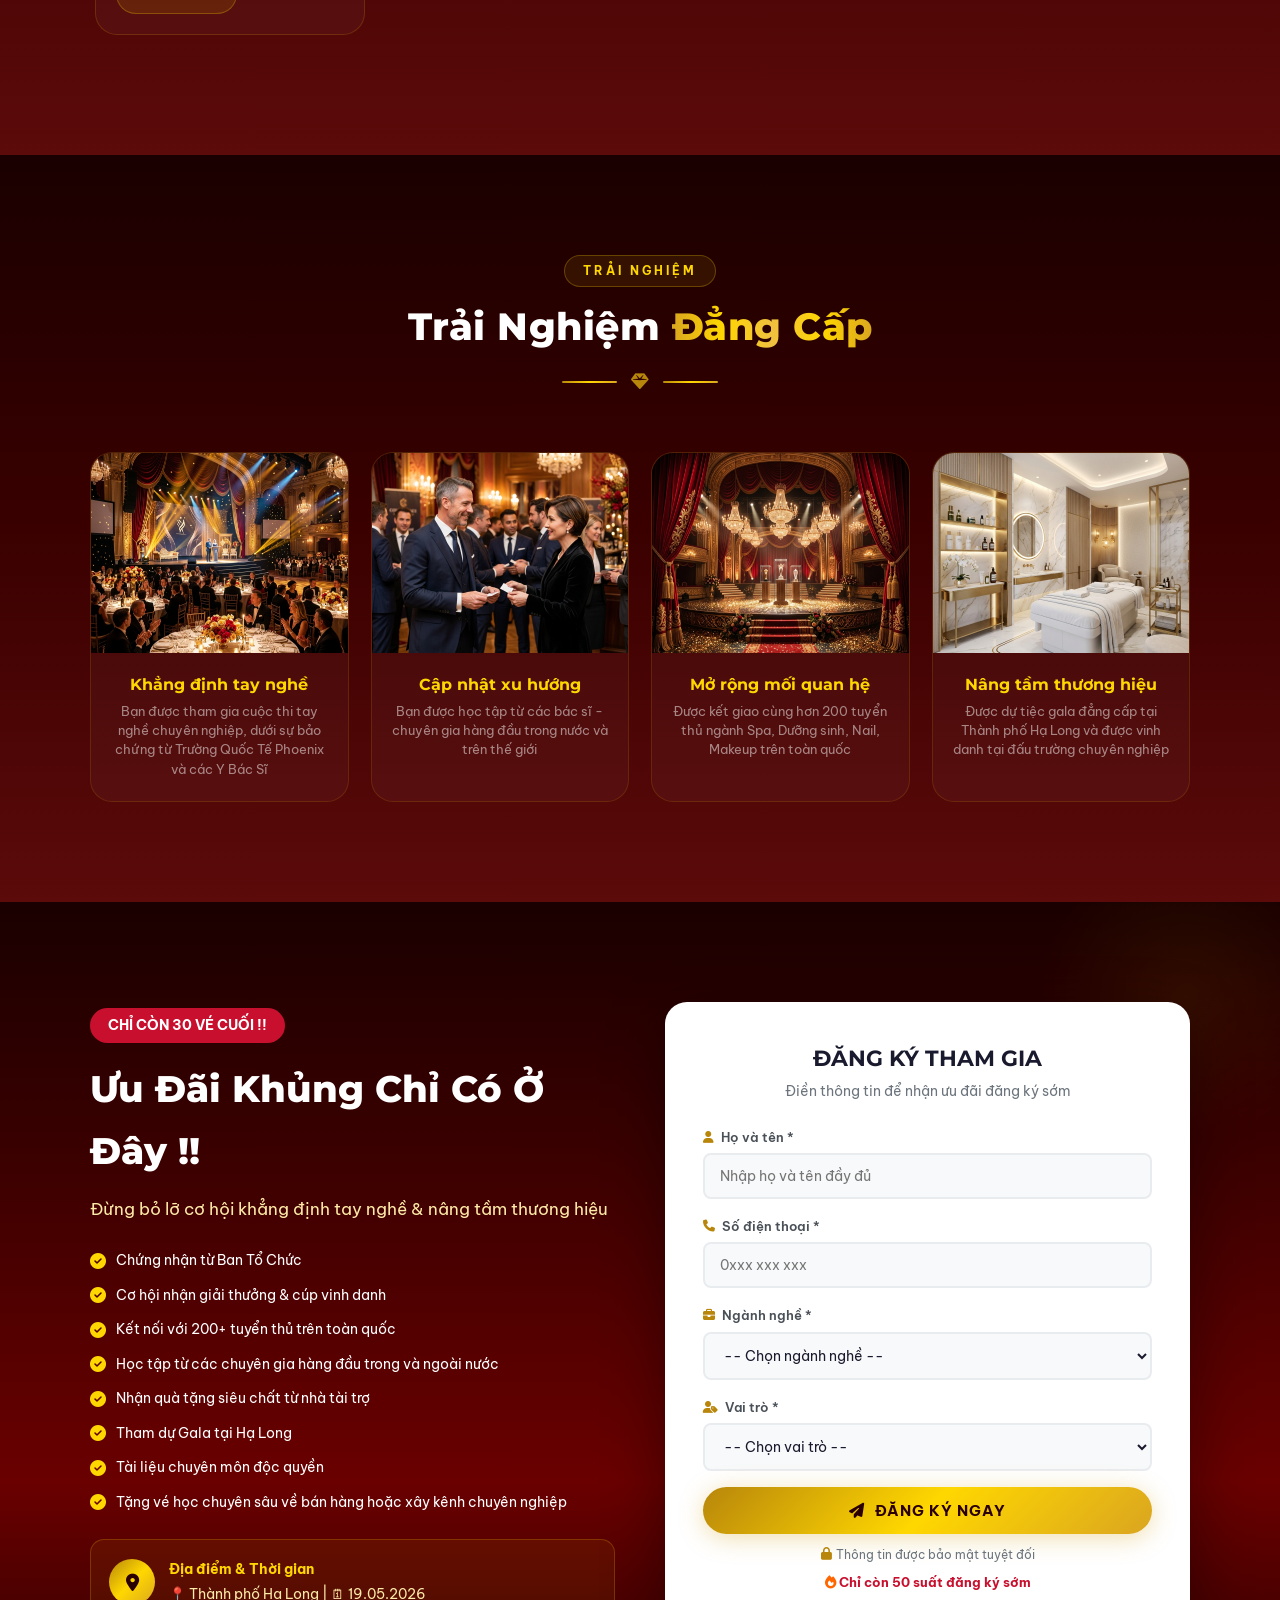
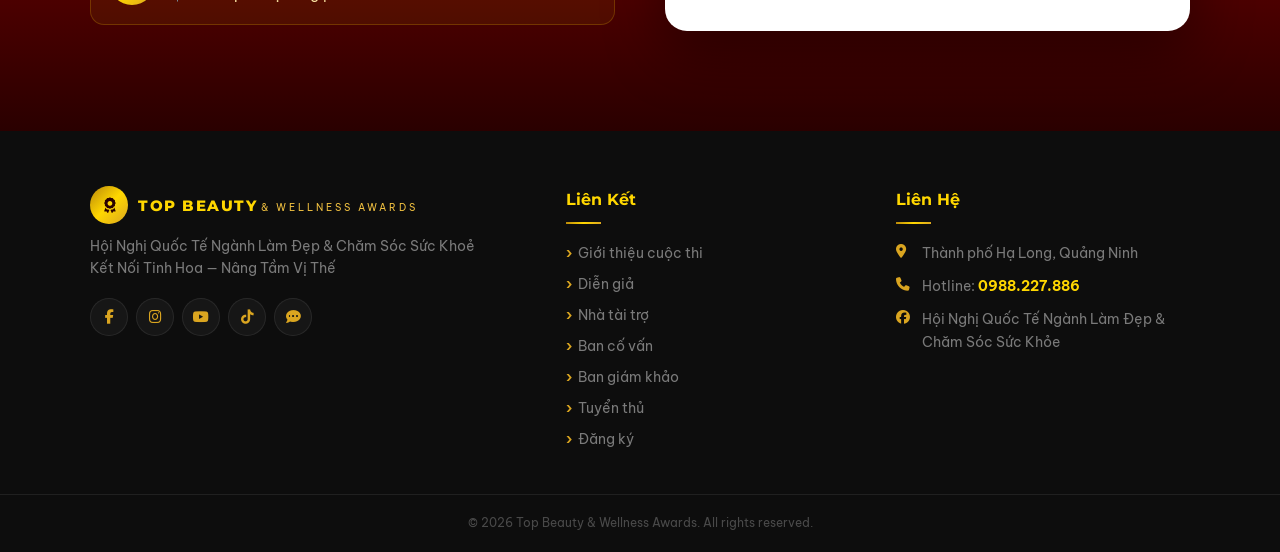
==== commit 4ffe71d0: "Update index.html" ====
--- a/index.html
+++ b/index.html
@@ -202,6 +202,9 @@
                         </div>
                     </div>
                 </div>
+                <div class="about-image">
+                    <img src="images/trophy.png" alt="Top Beauty Awards Trophy" loading="lazy">
+                    </div>
                 </div>
             </div>
         </div>
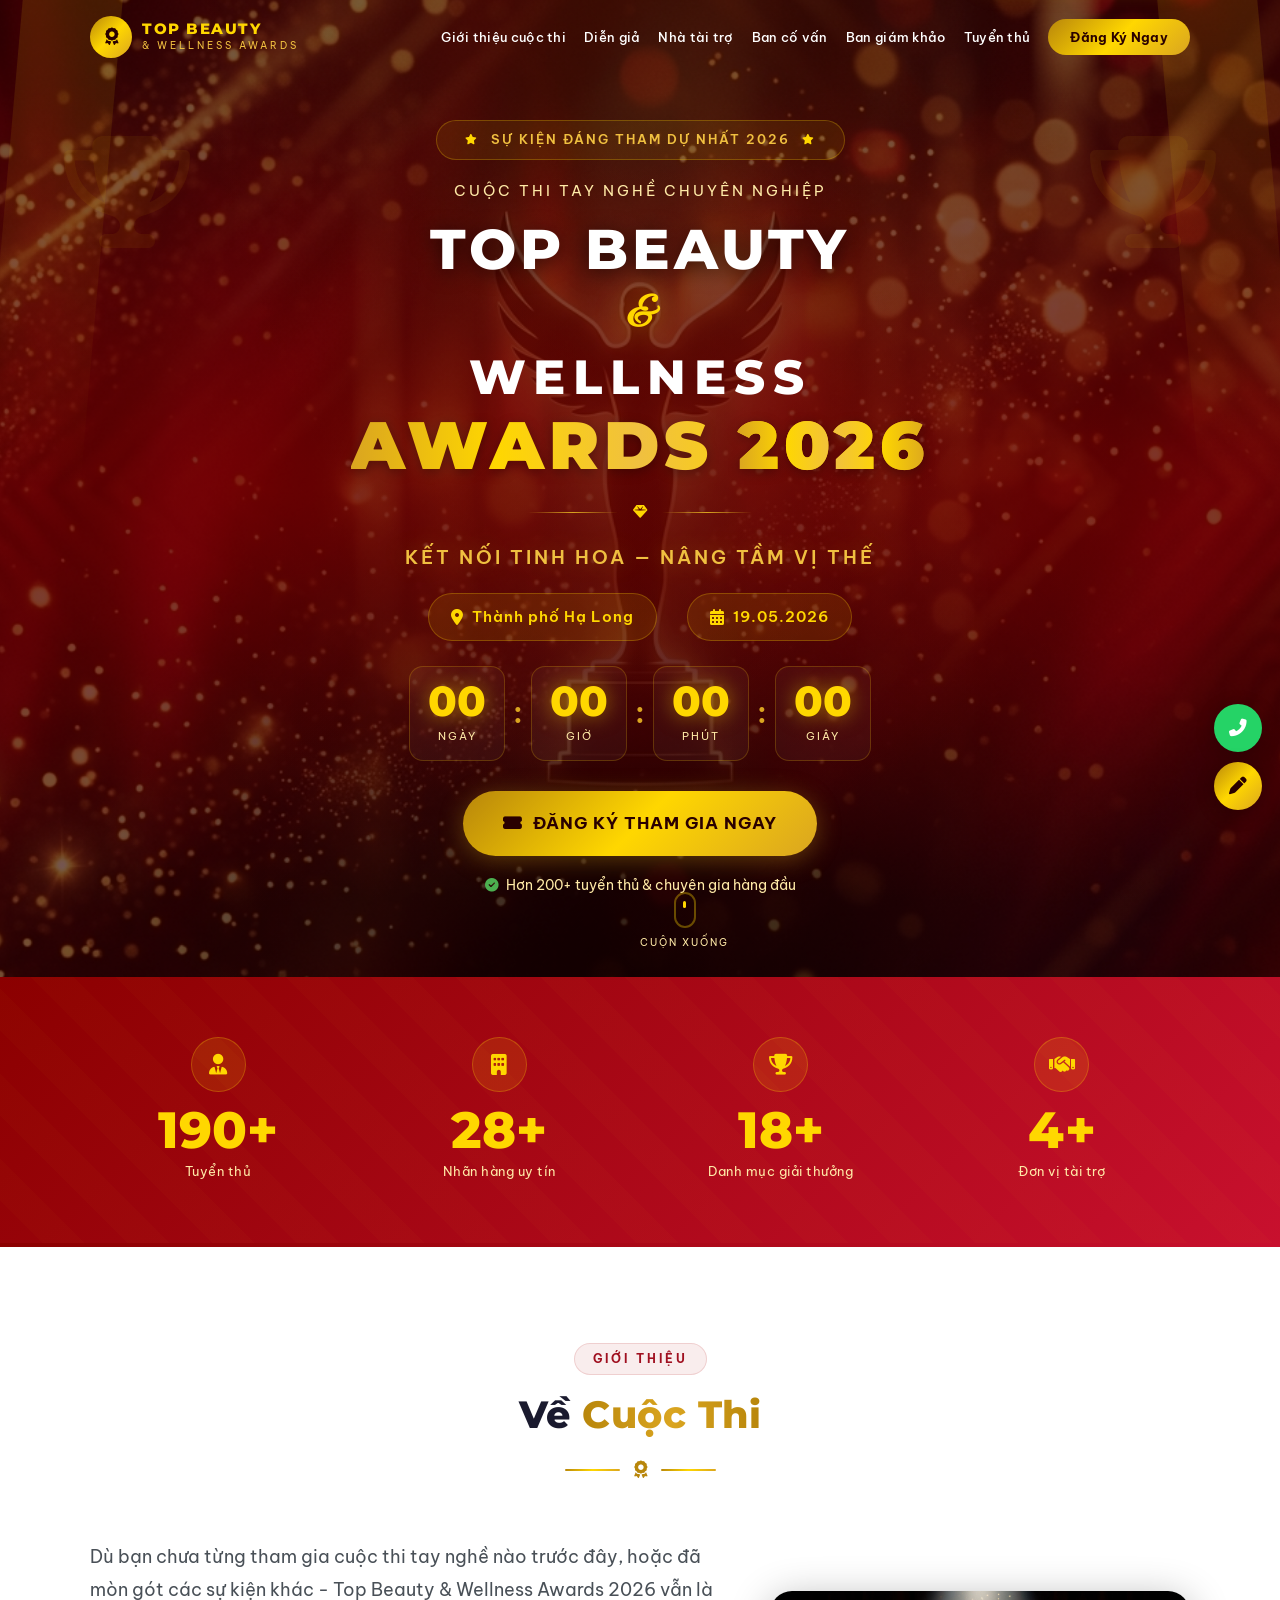
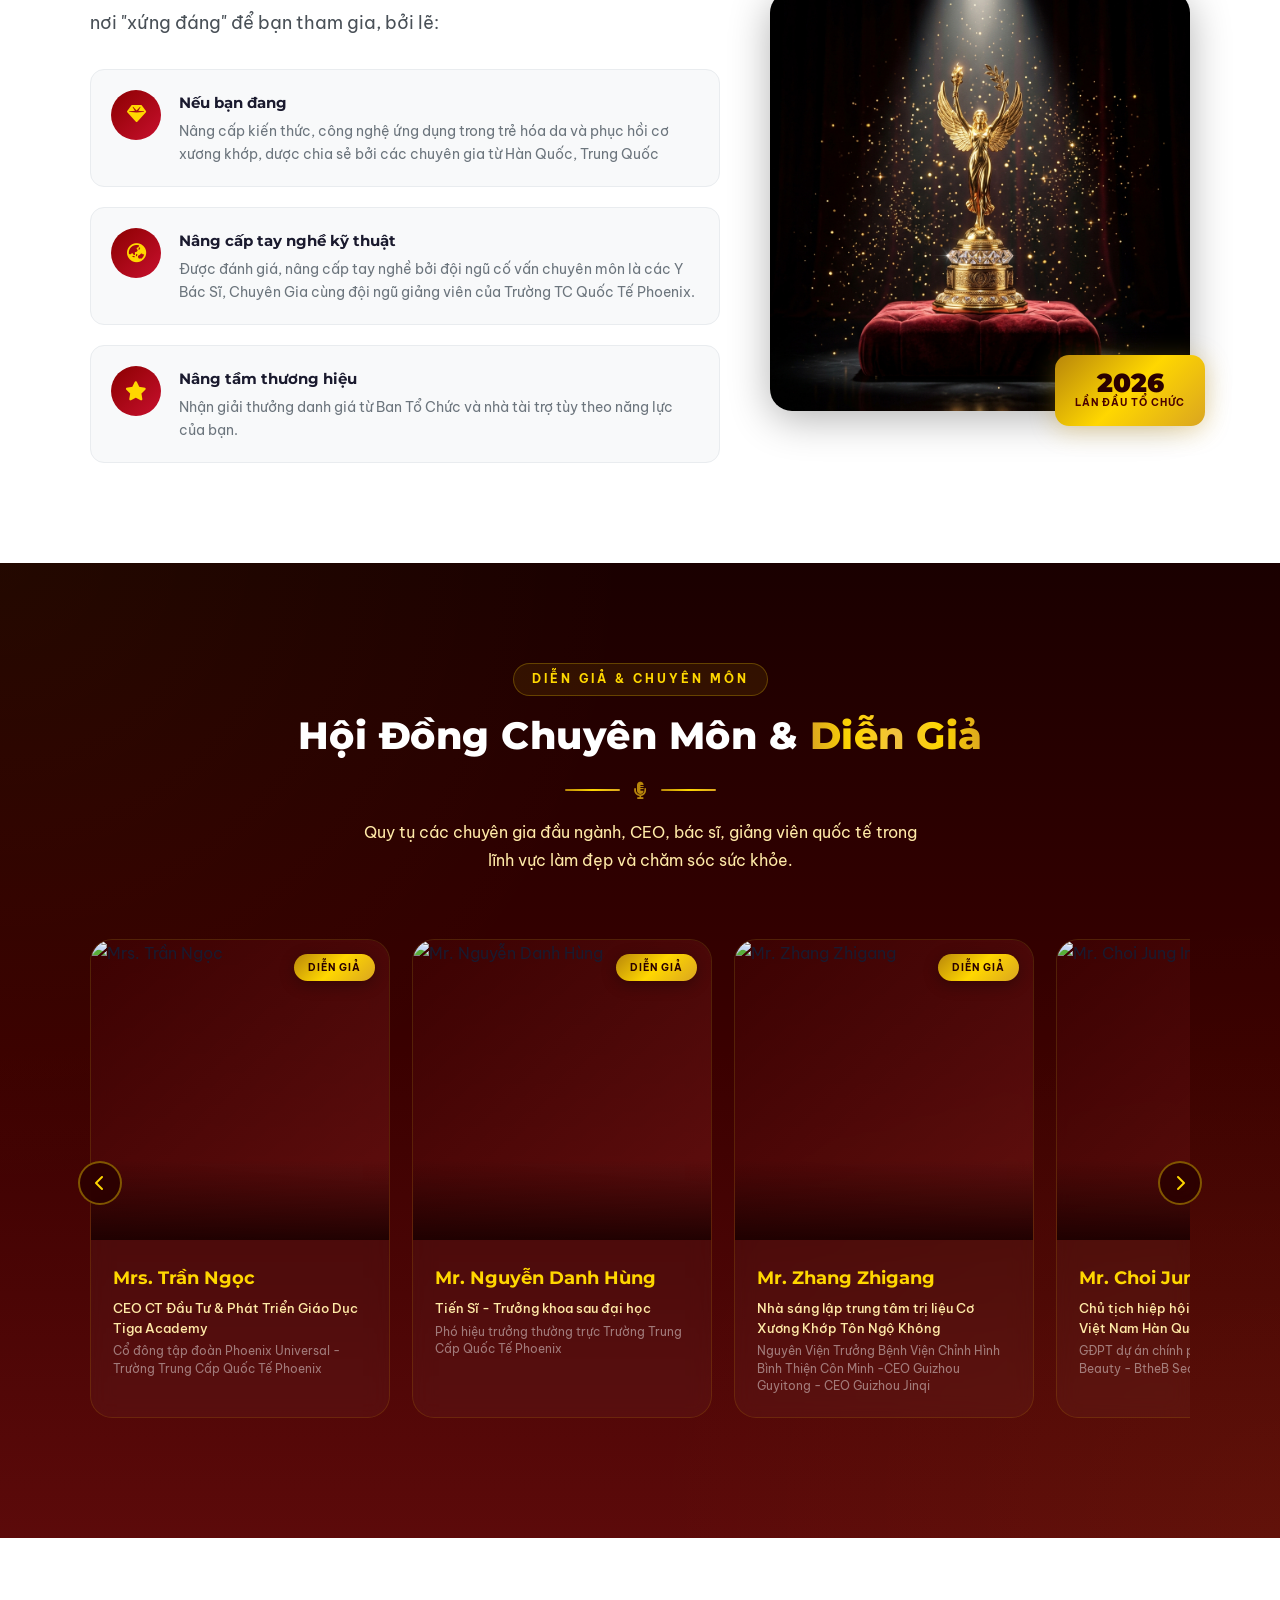
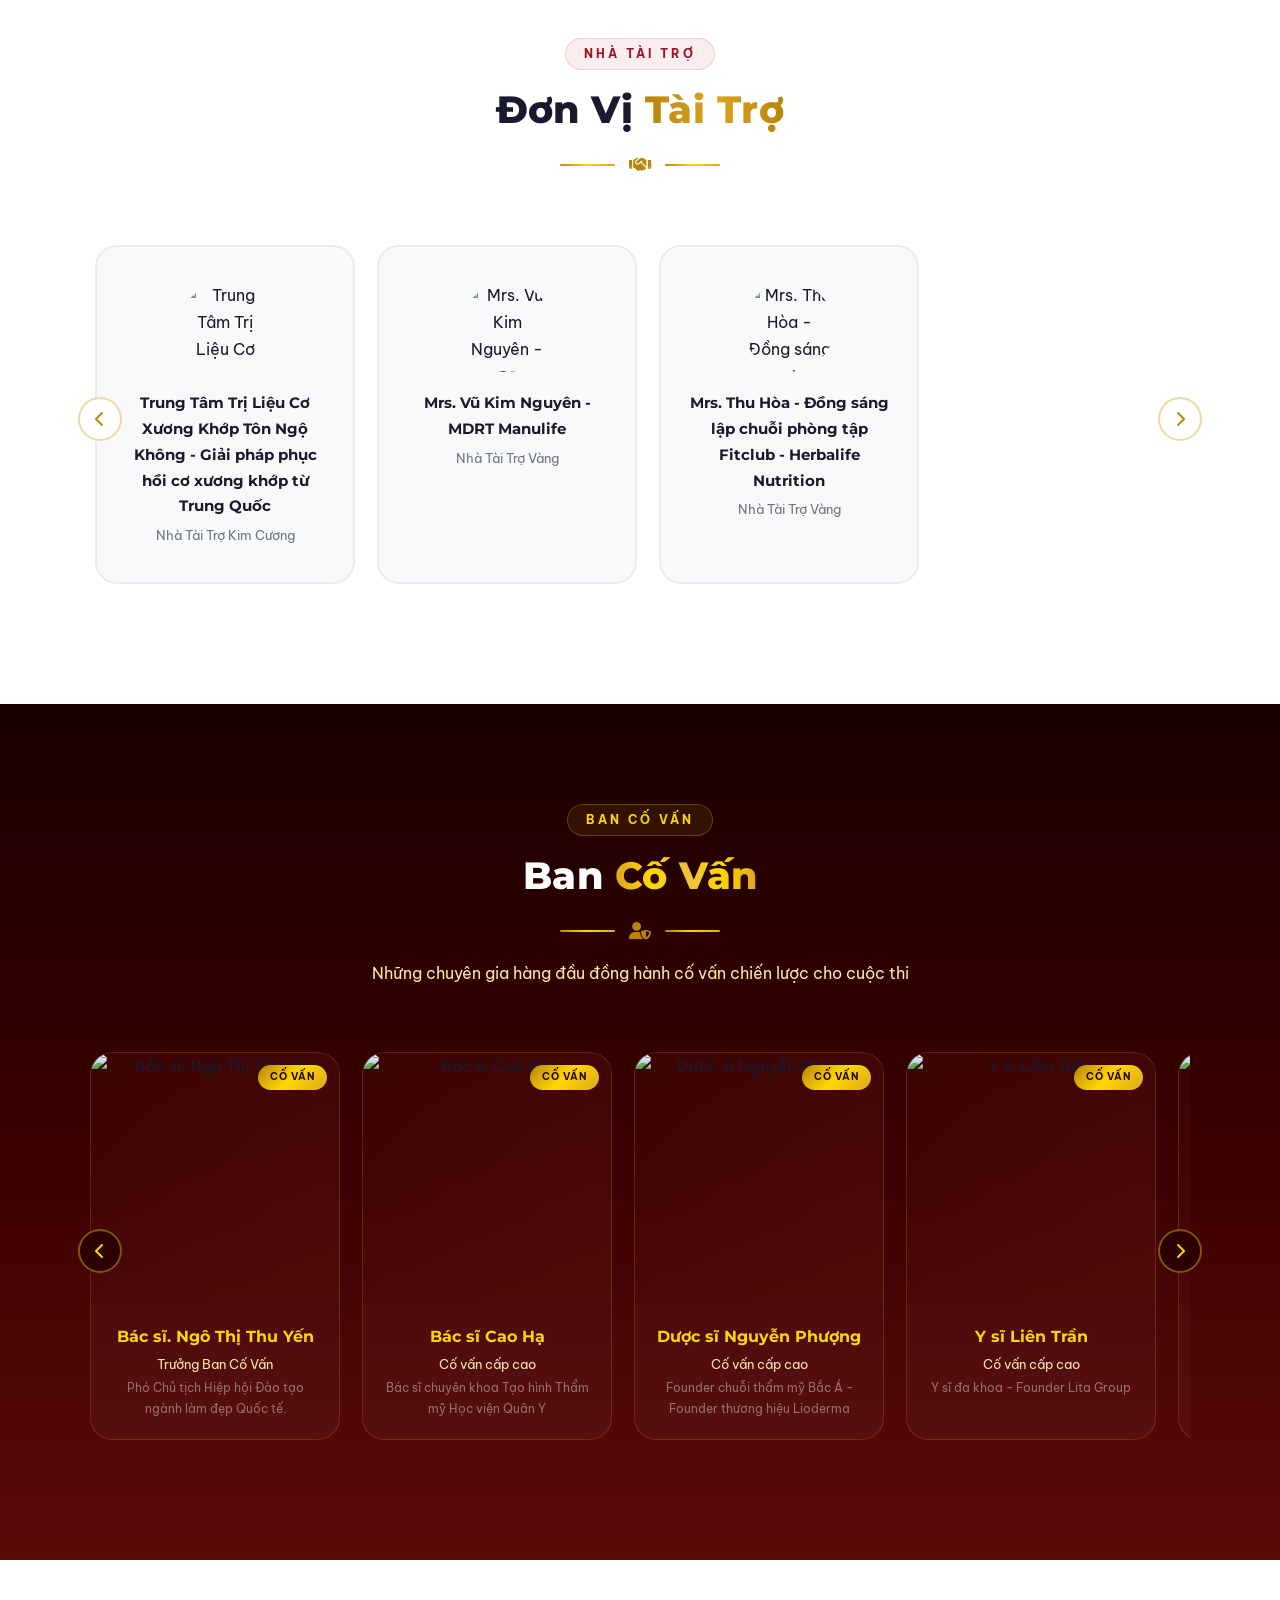
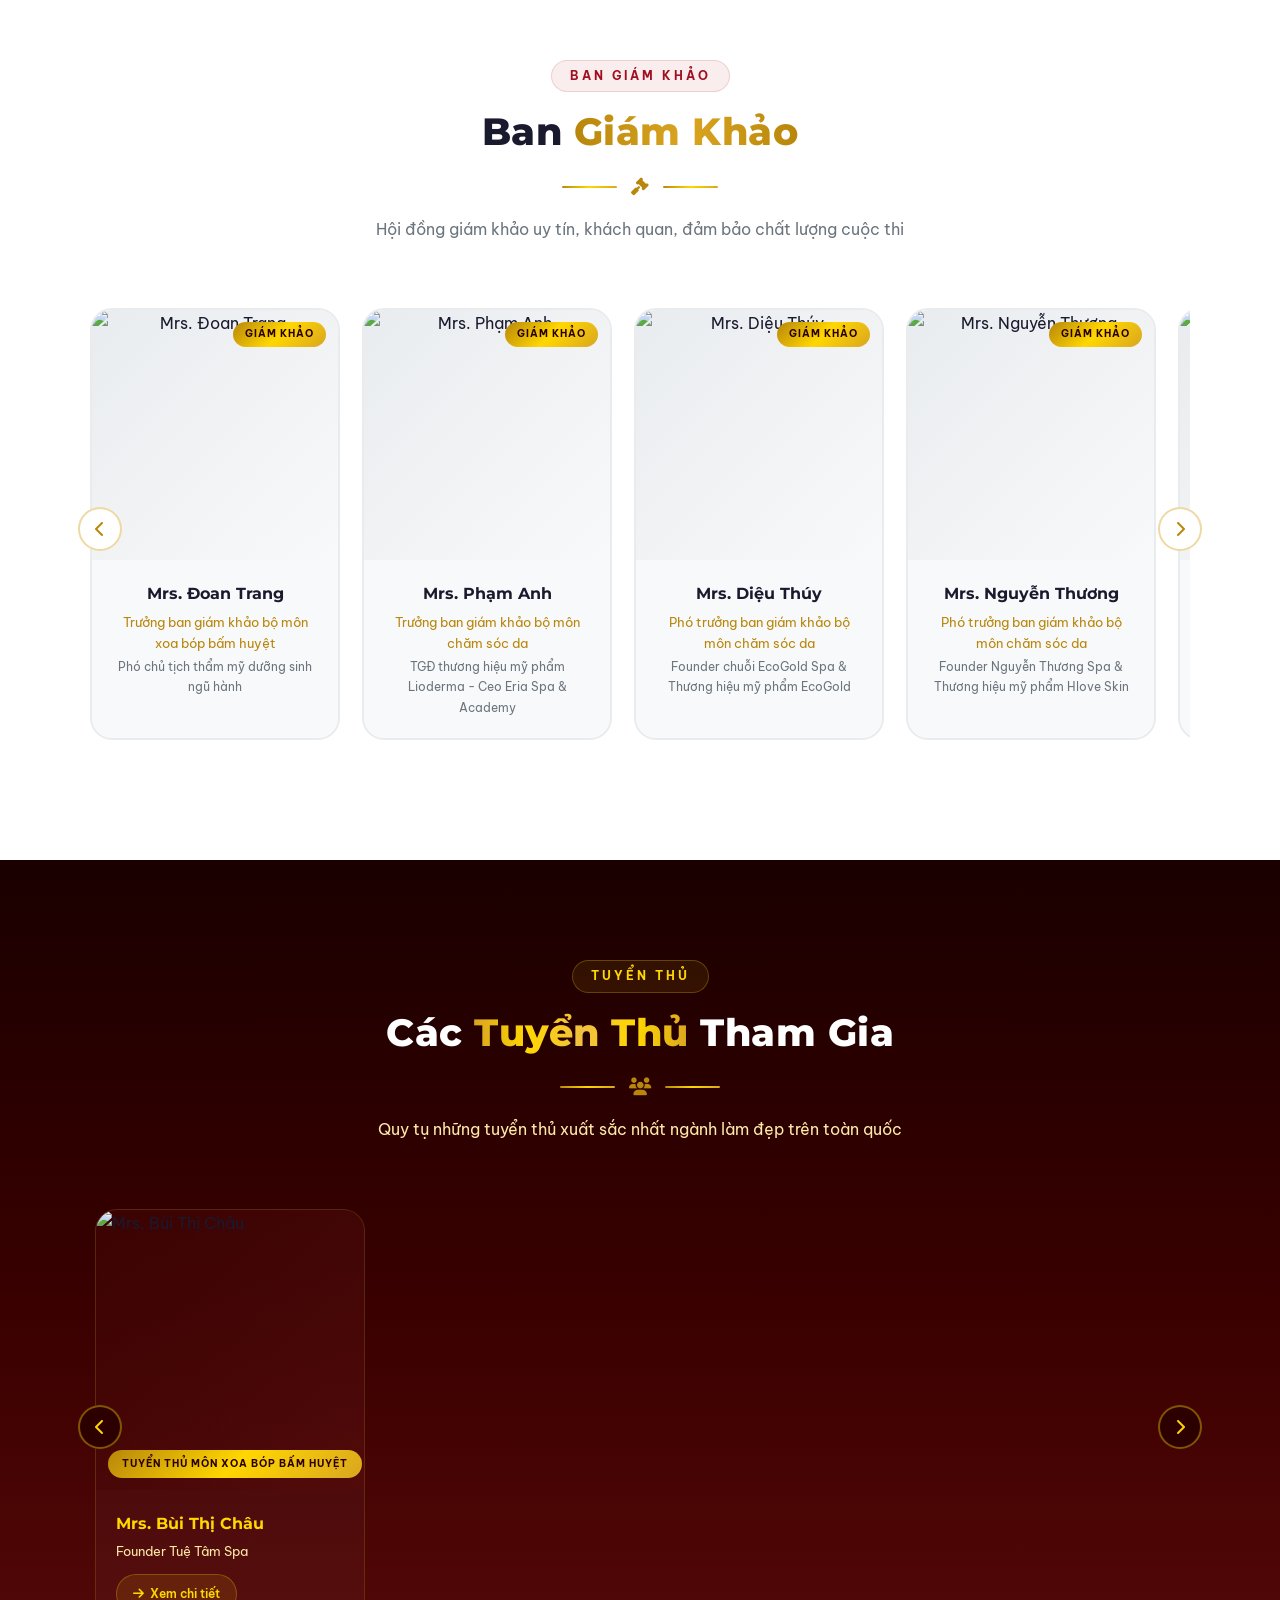
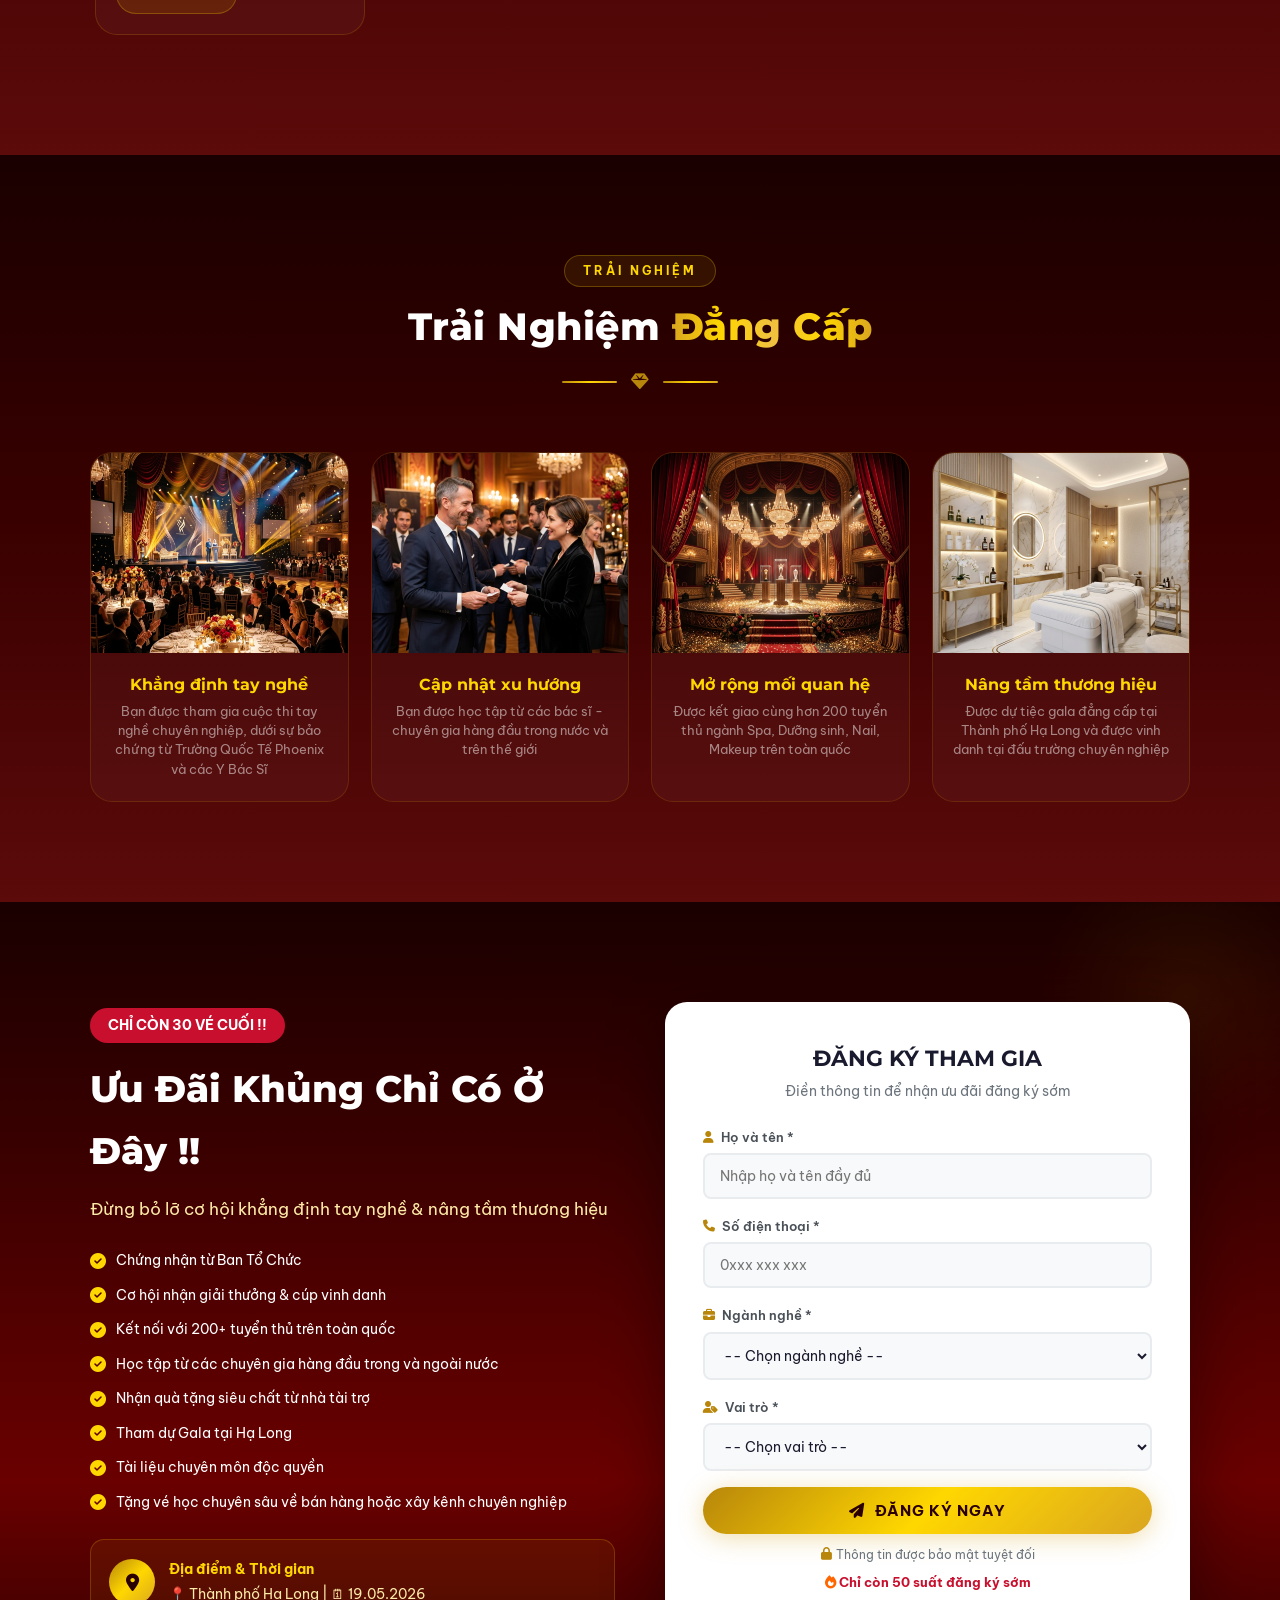
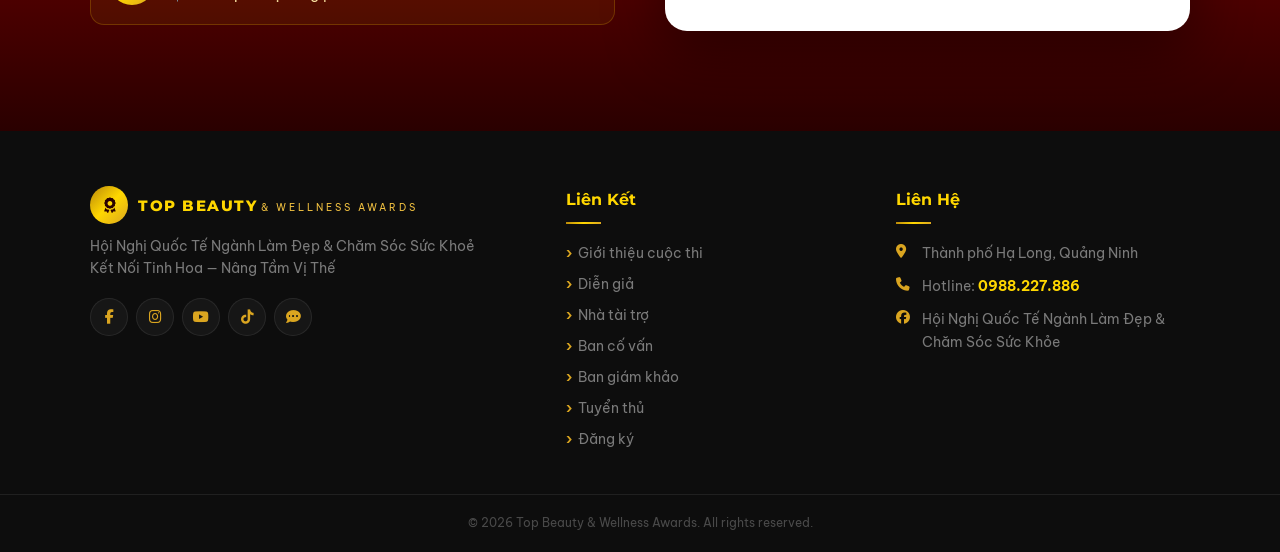
==== commit 166b4701: "Update index.html" ====
--- a/index.html
+++ b/index.html
@@ -204,6 +204,9 @@
                 </div>
                 <div class="about-image">
                     <img src="images/trophy.png" alt="Top Beauty Awards Trophy" loading="lazy">
+                    <div class="about-image-badge">
+                        <span class="badge-year">2026</span>
+                        <span class="badge-text">LẦN ĐẦU TỔ CHỨC</span>
                     </div>
                 </div>
             </div>
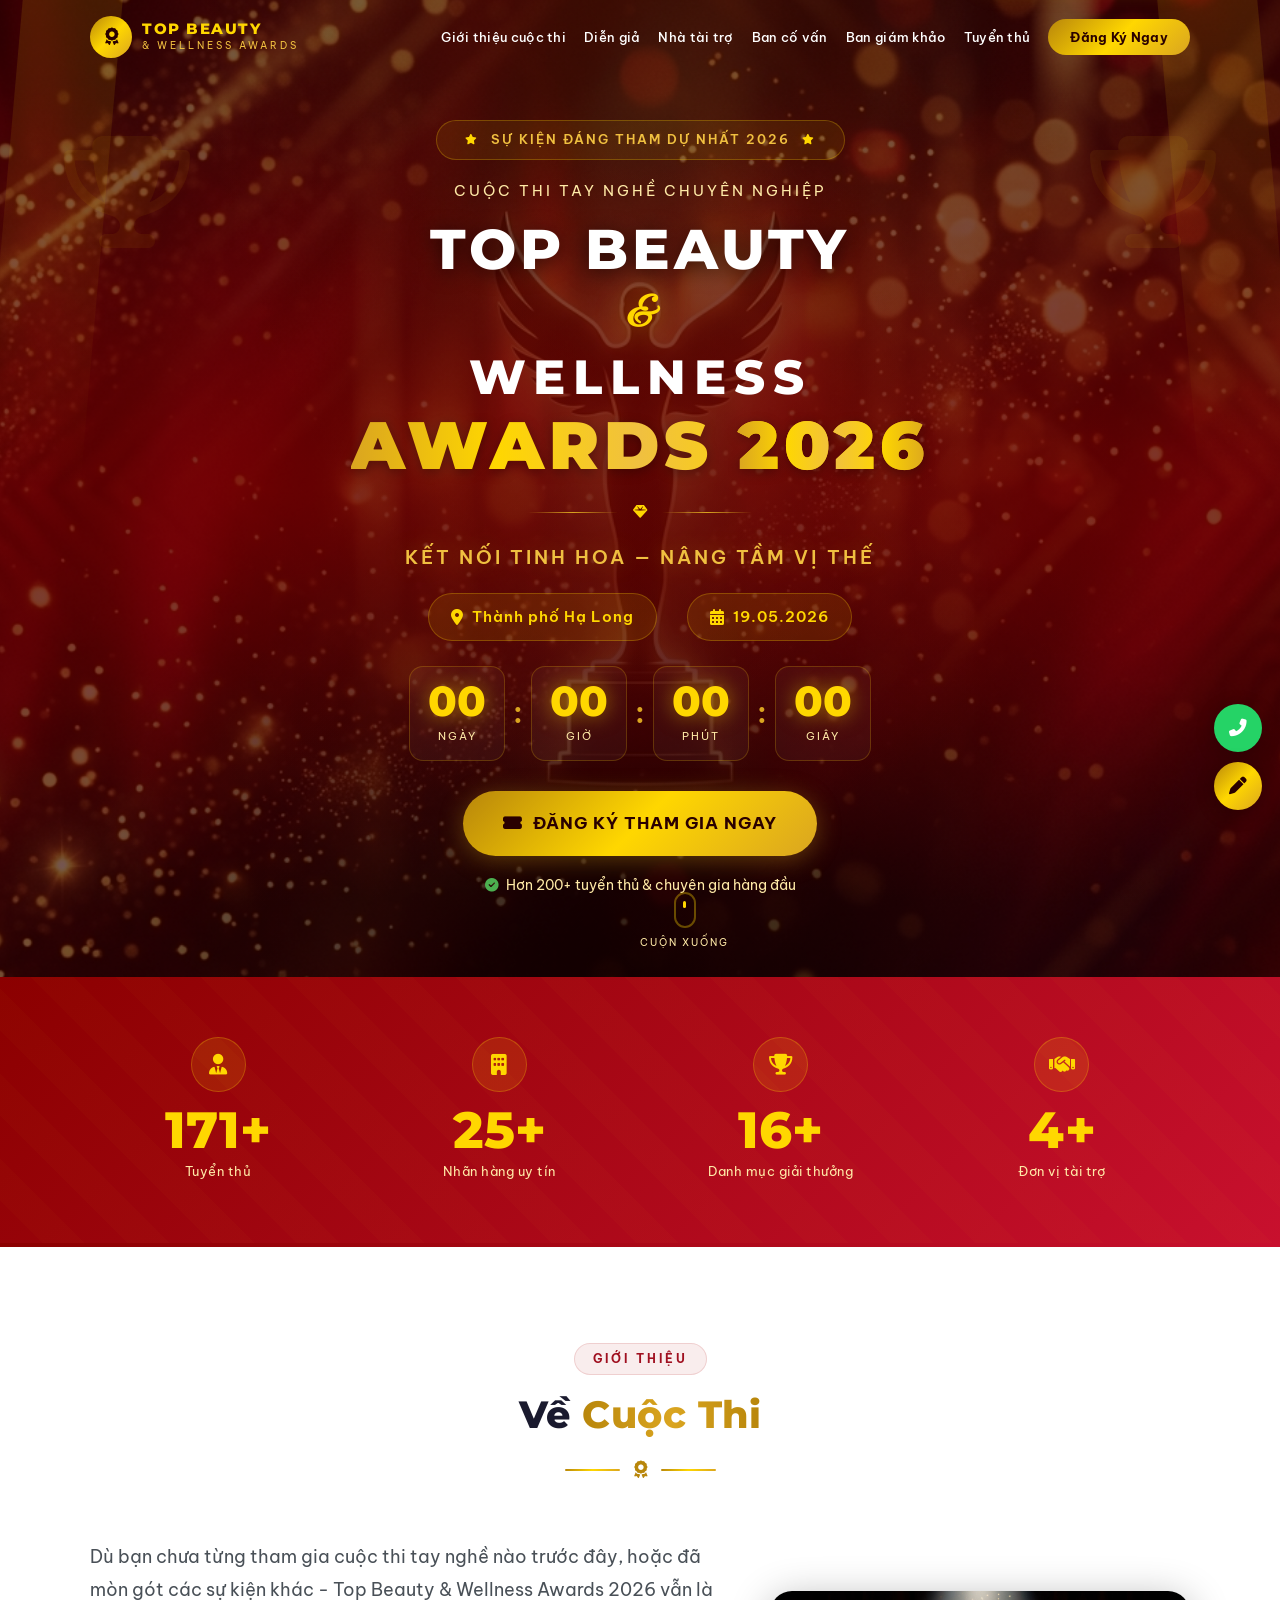
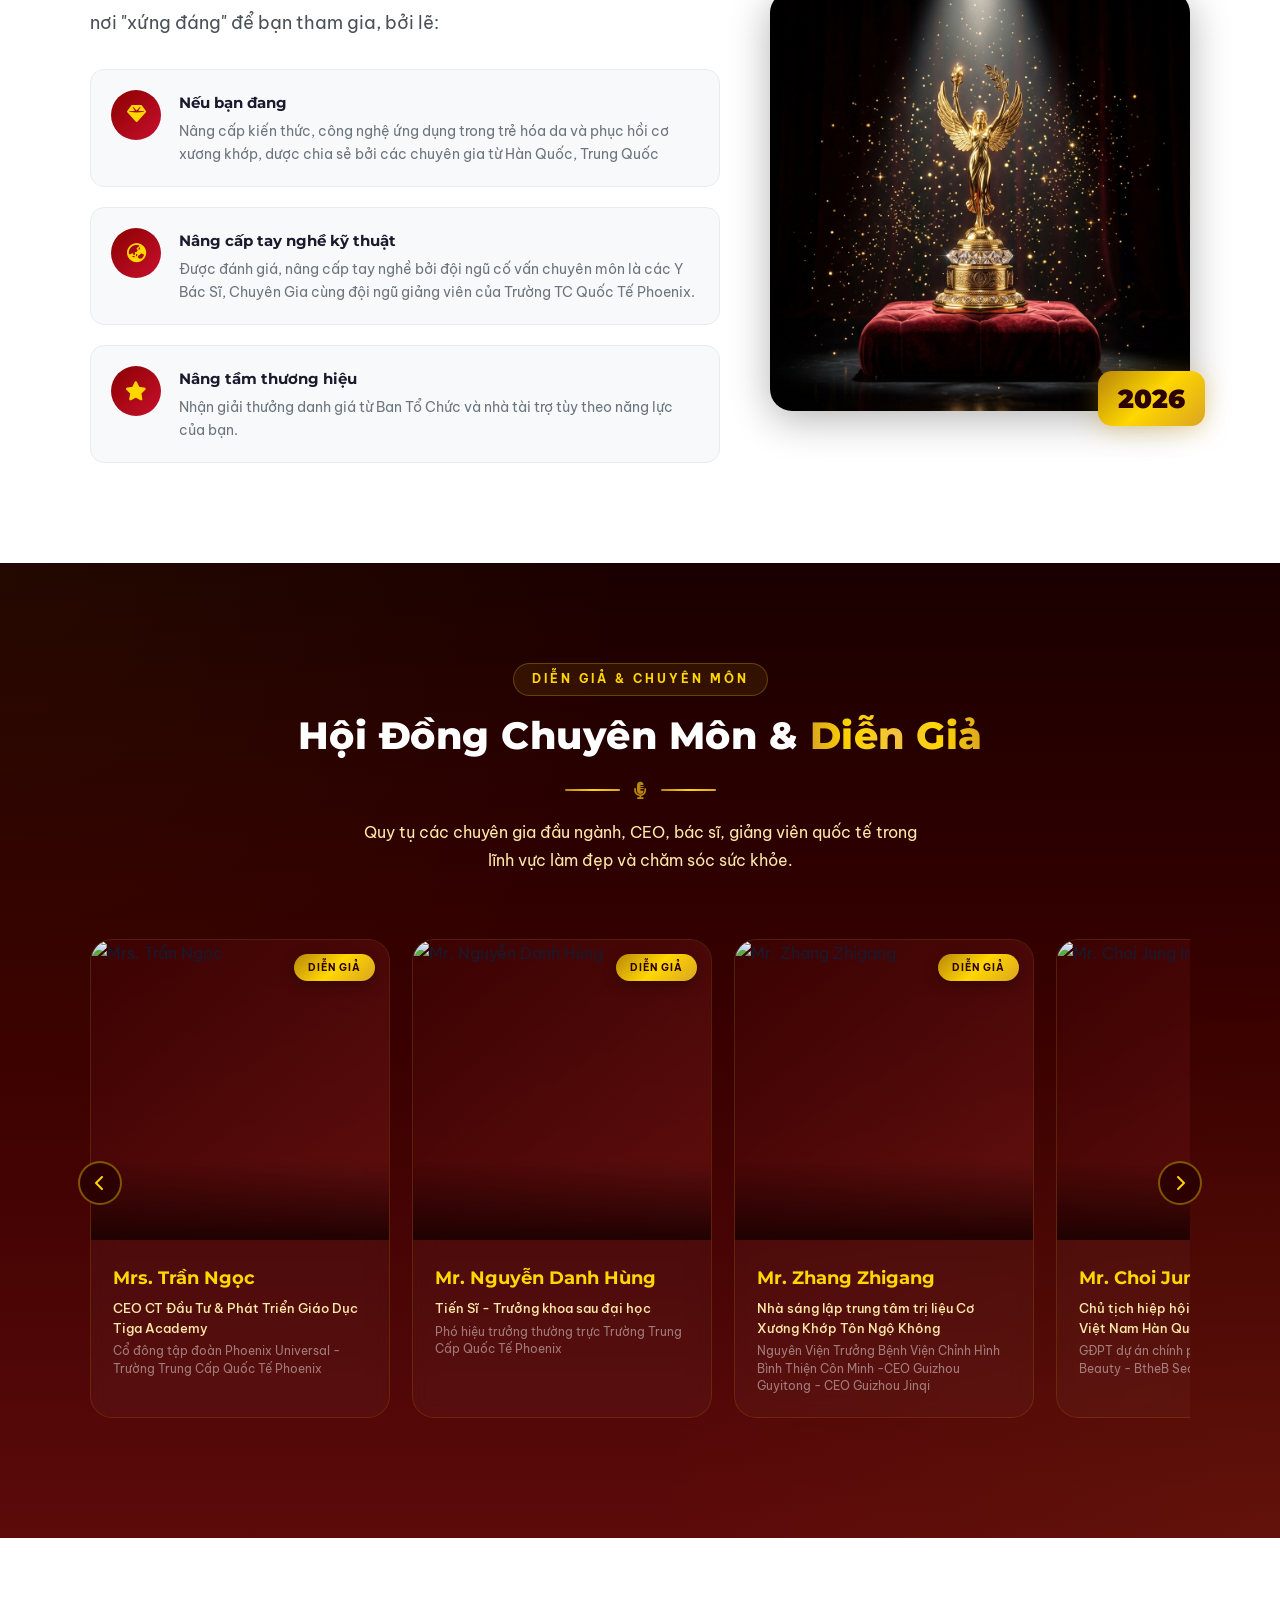
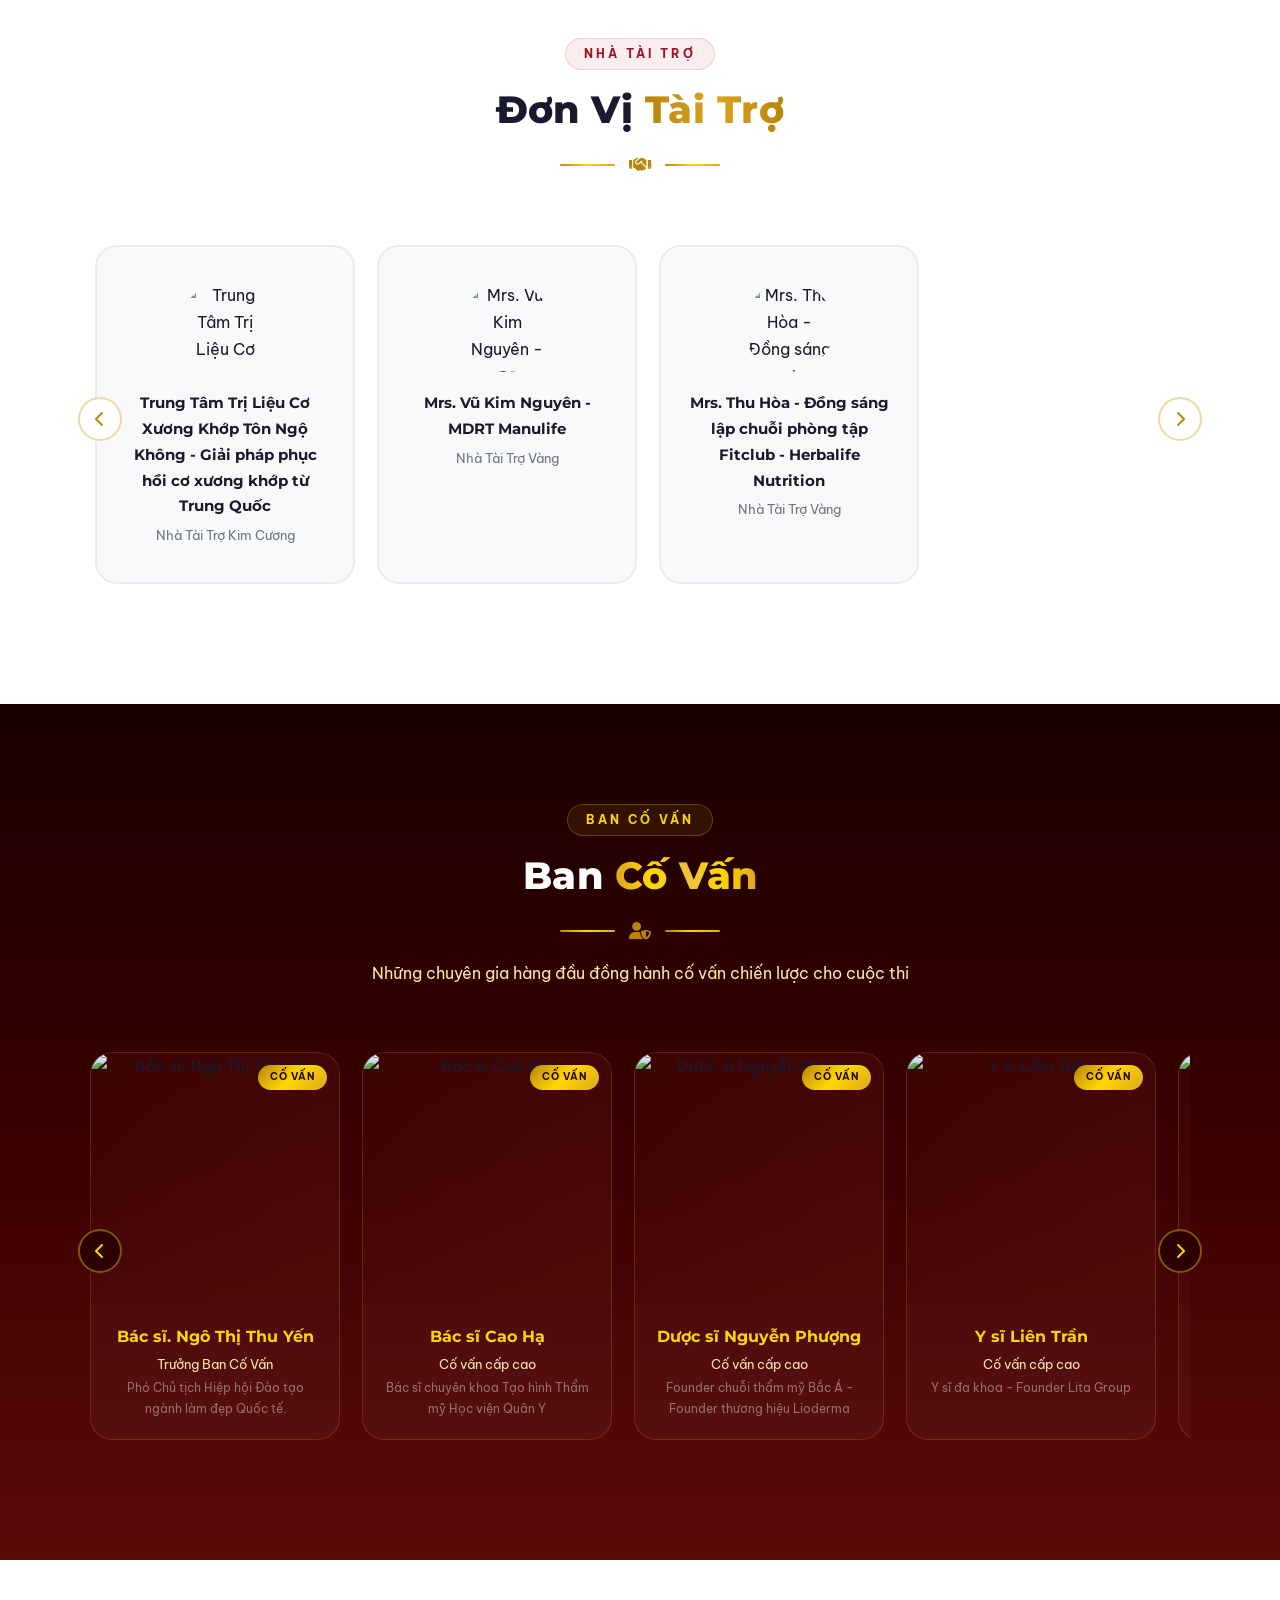
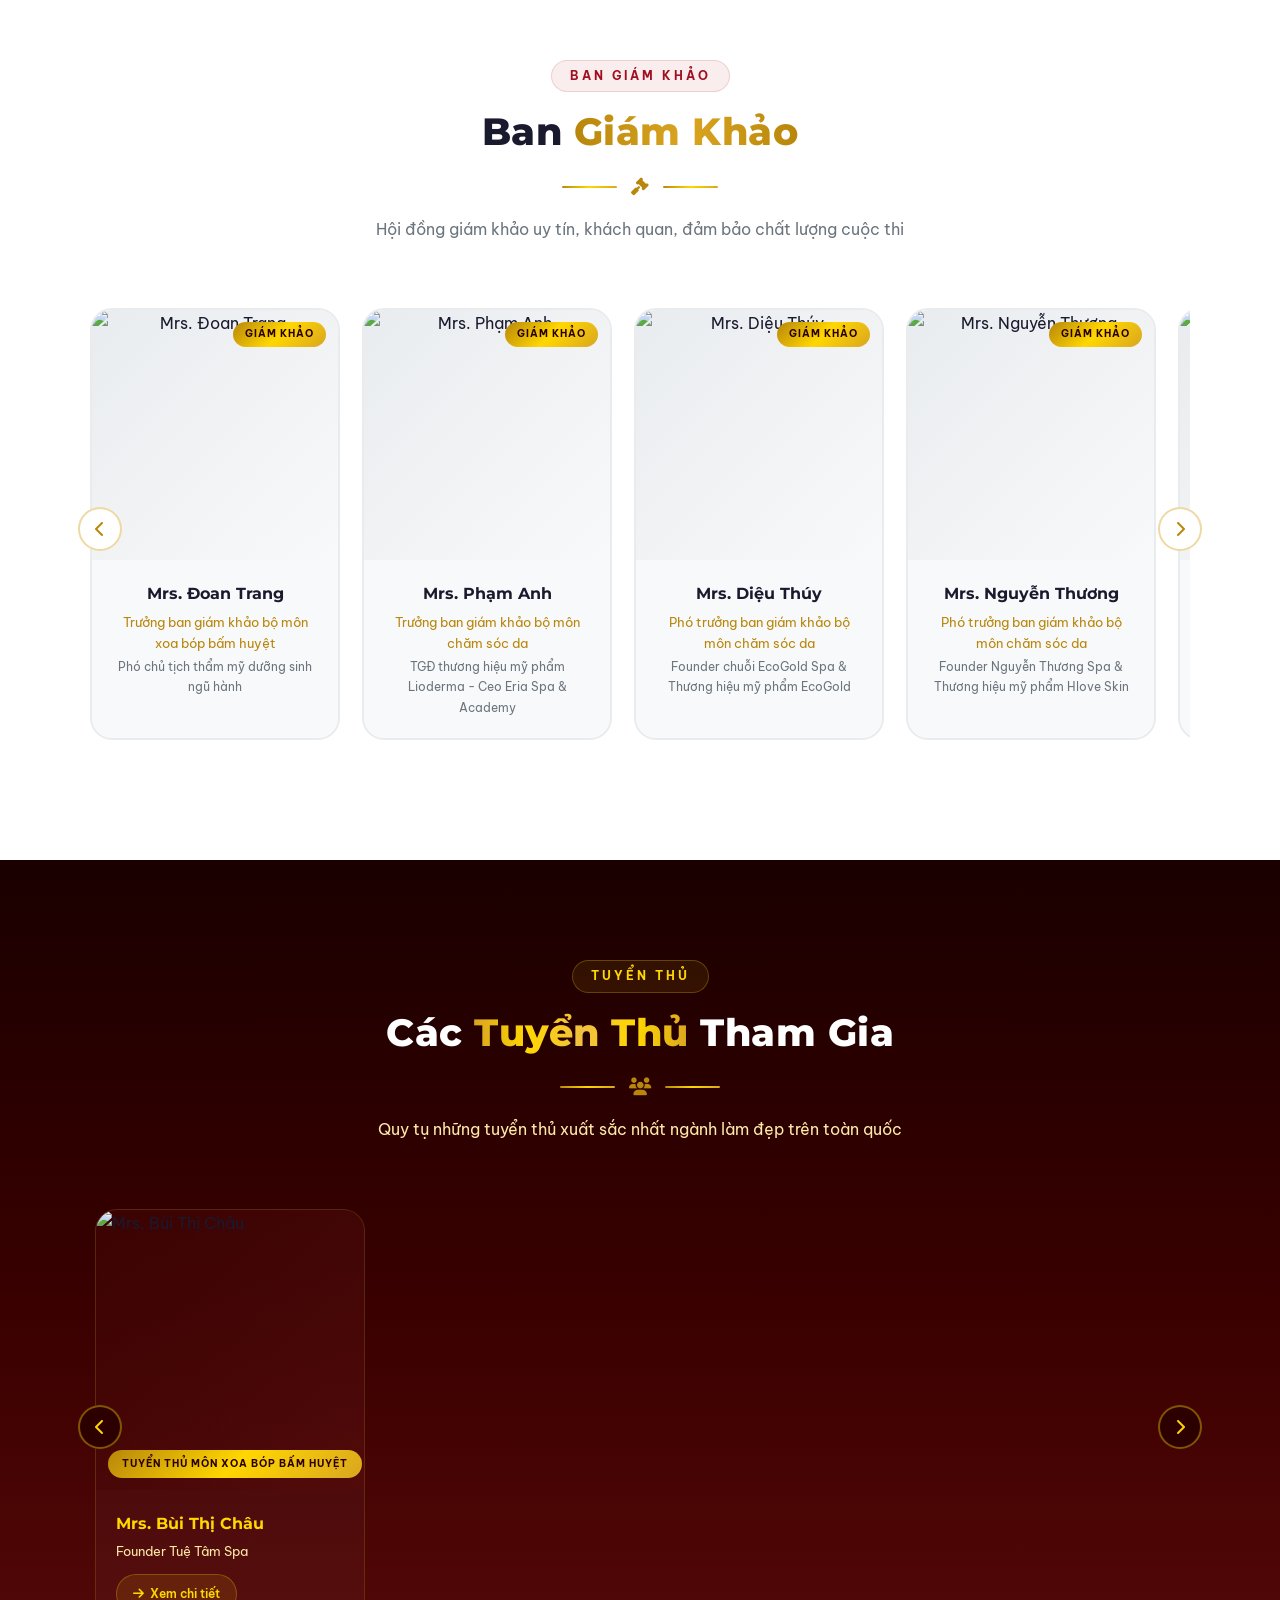
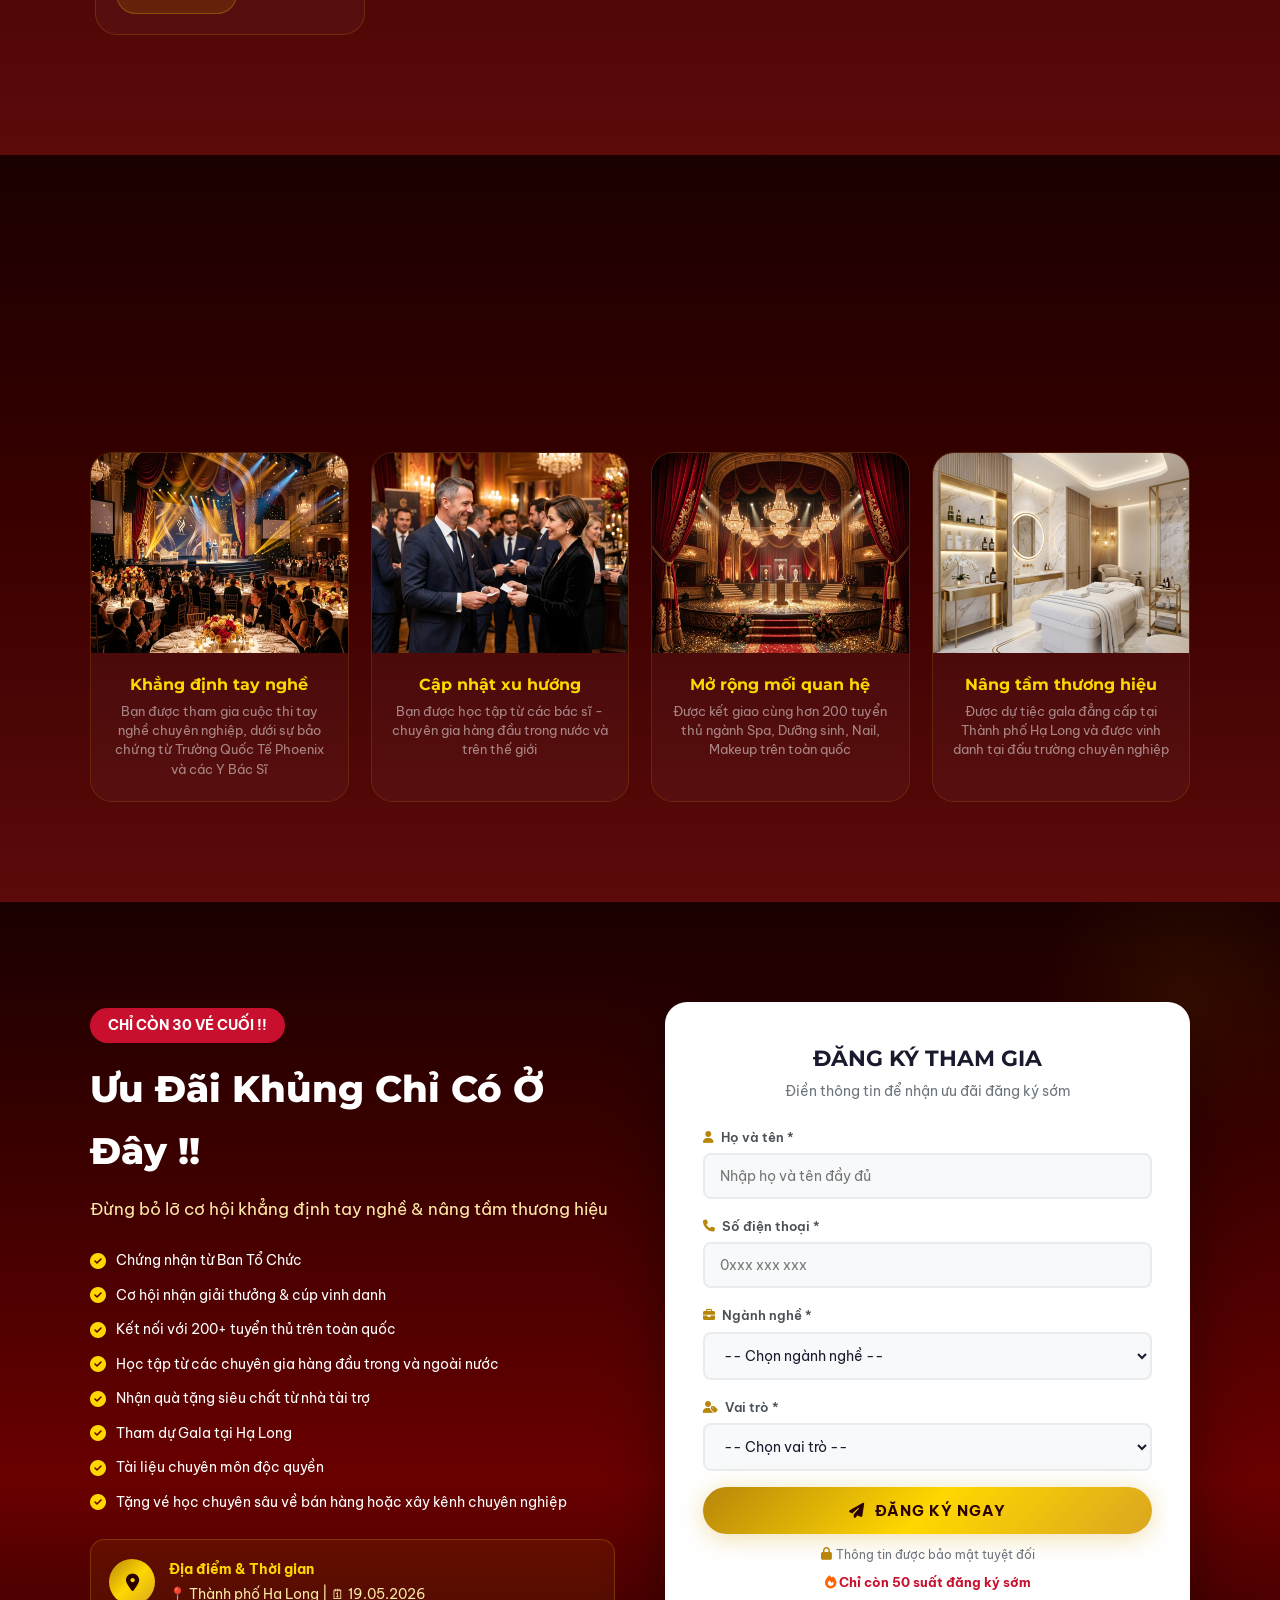
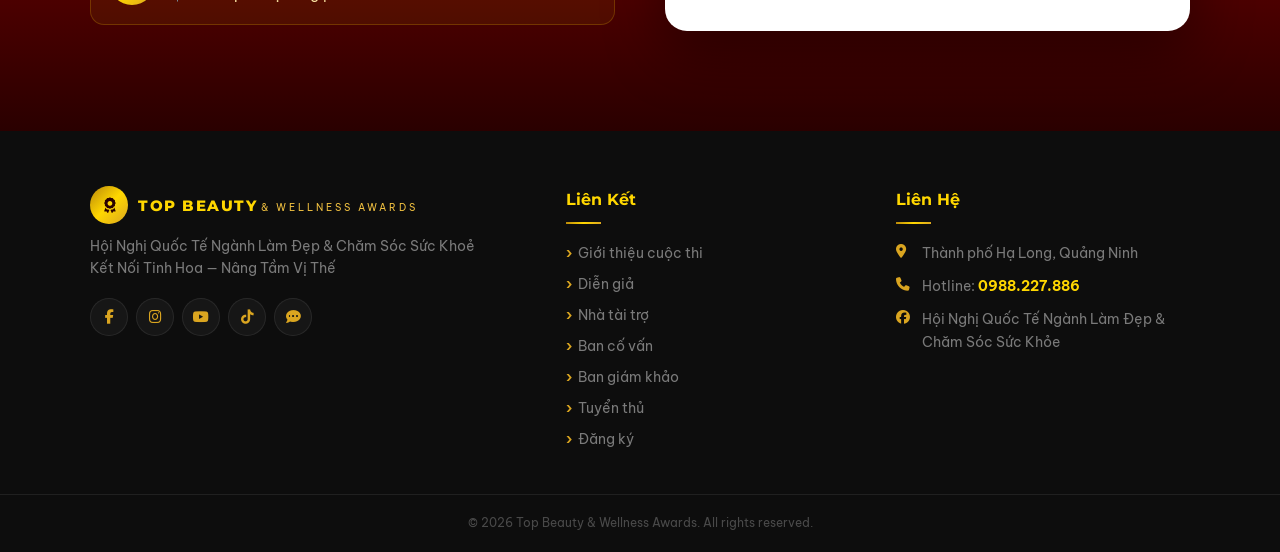
==== commit c9255a08: "Update index.html" ====
--- a/index.html
+++ b/index.html
@@ -206,7 +206,7 @@
                     <img src="images/trophy.png" alt="Top Beauty Awards Trophy" loading="lazy">
                     <div class="about-image-badge">
                         <span class="badge-year">2026</span>
-                        <span class="badge-text">LẦN ĐẦU TỔ CHỨC</span>
+                        <span class="badge-text"></span>
                     </div>
                 </div>
             </div>
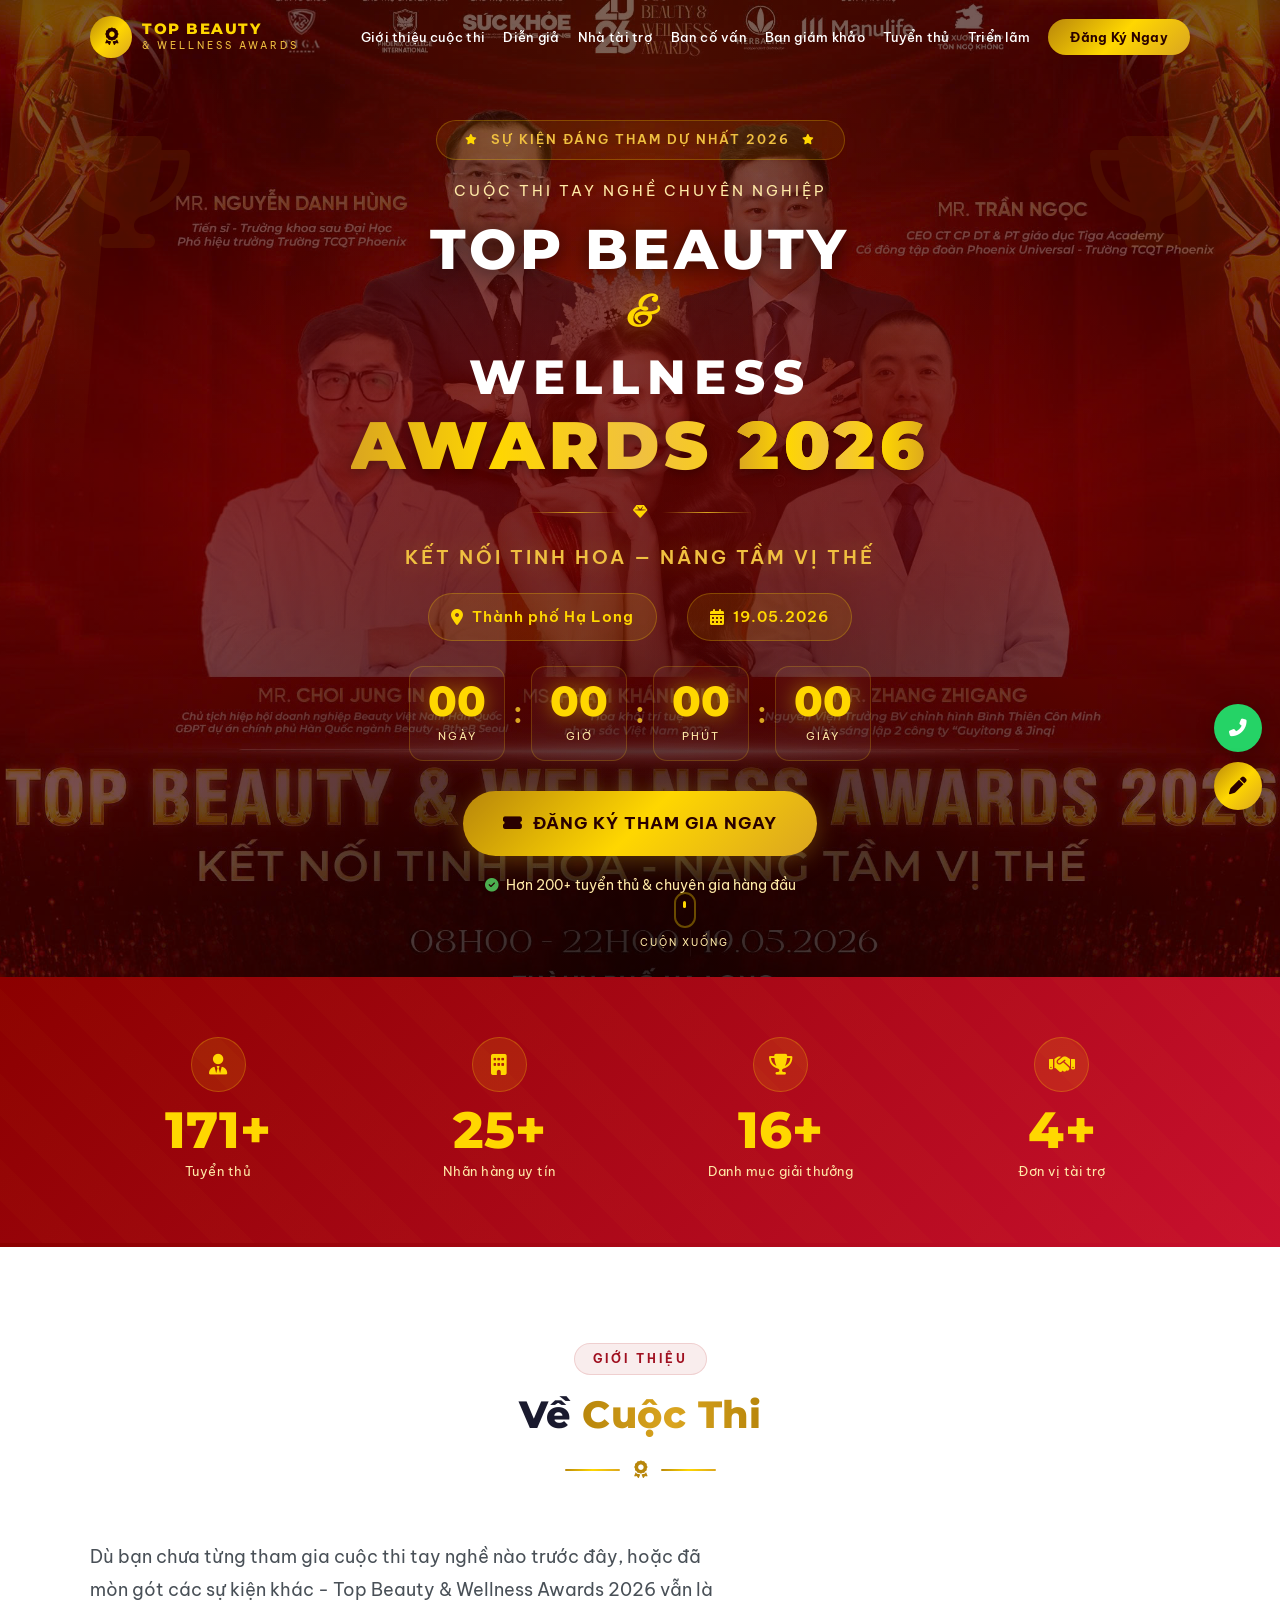
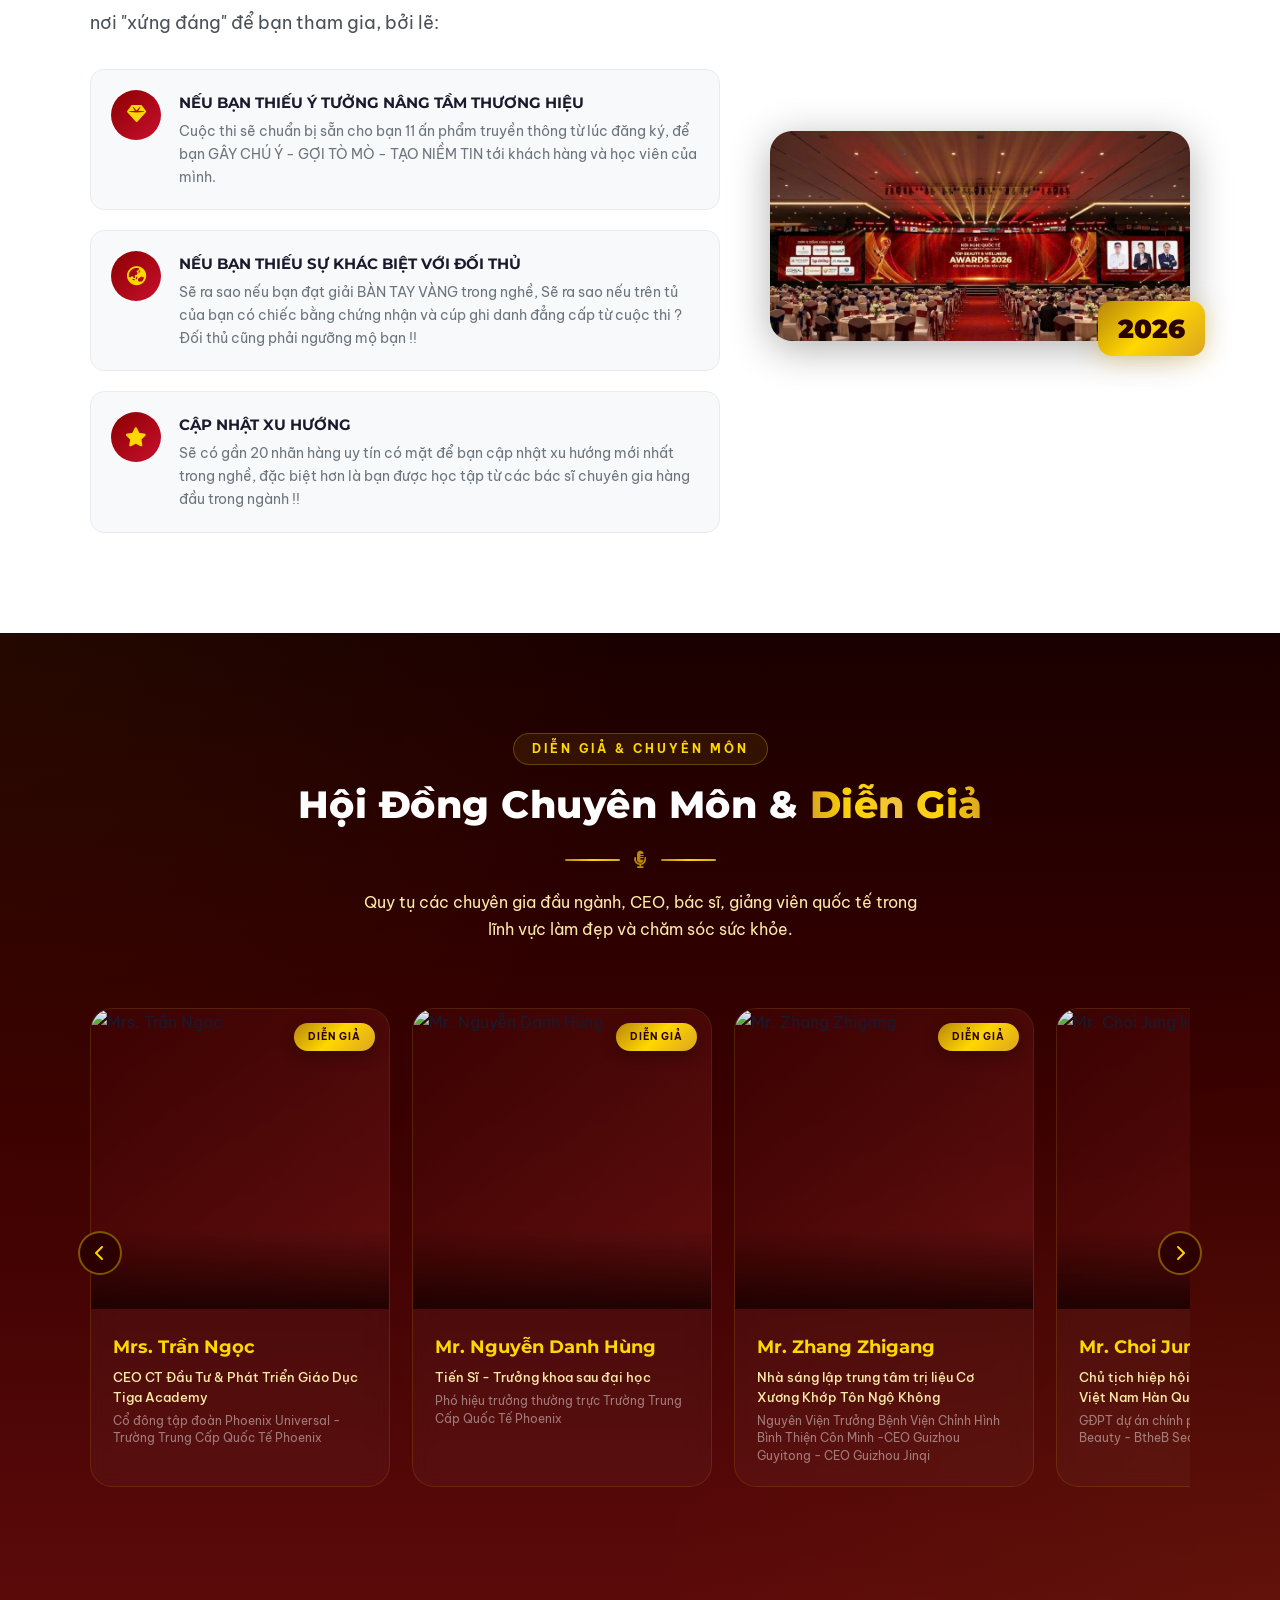
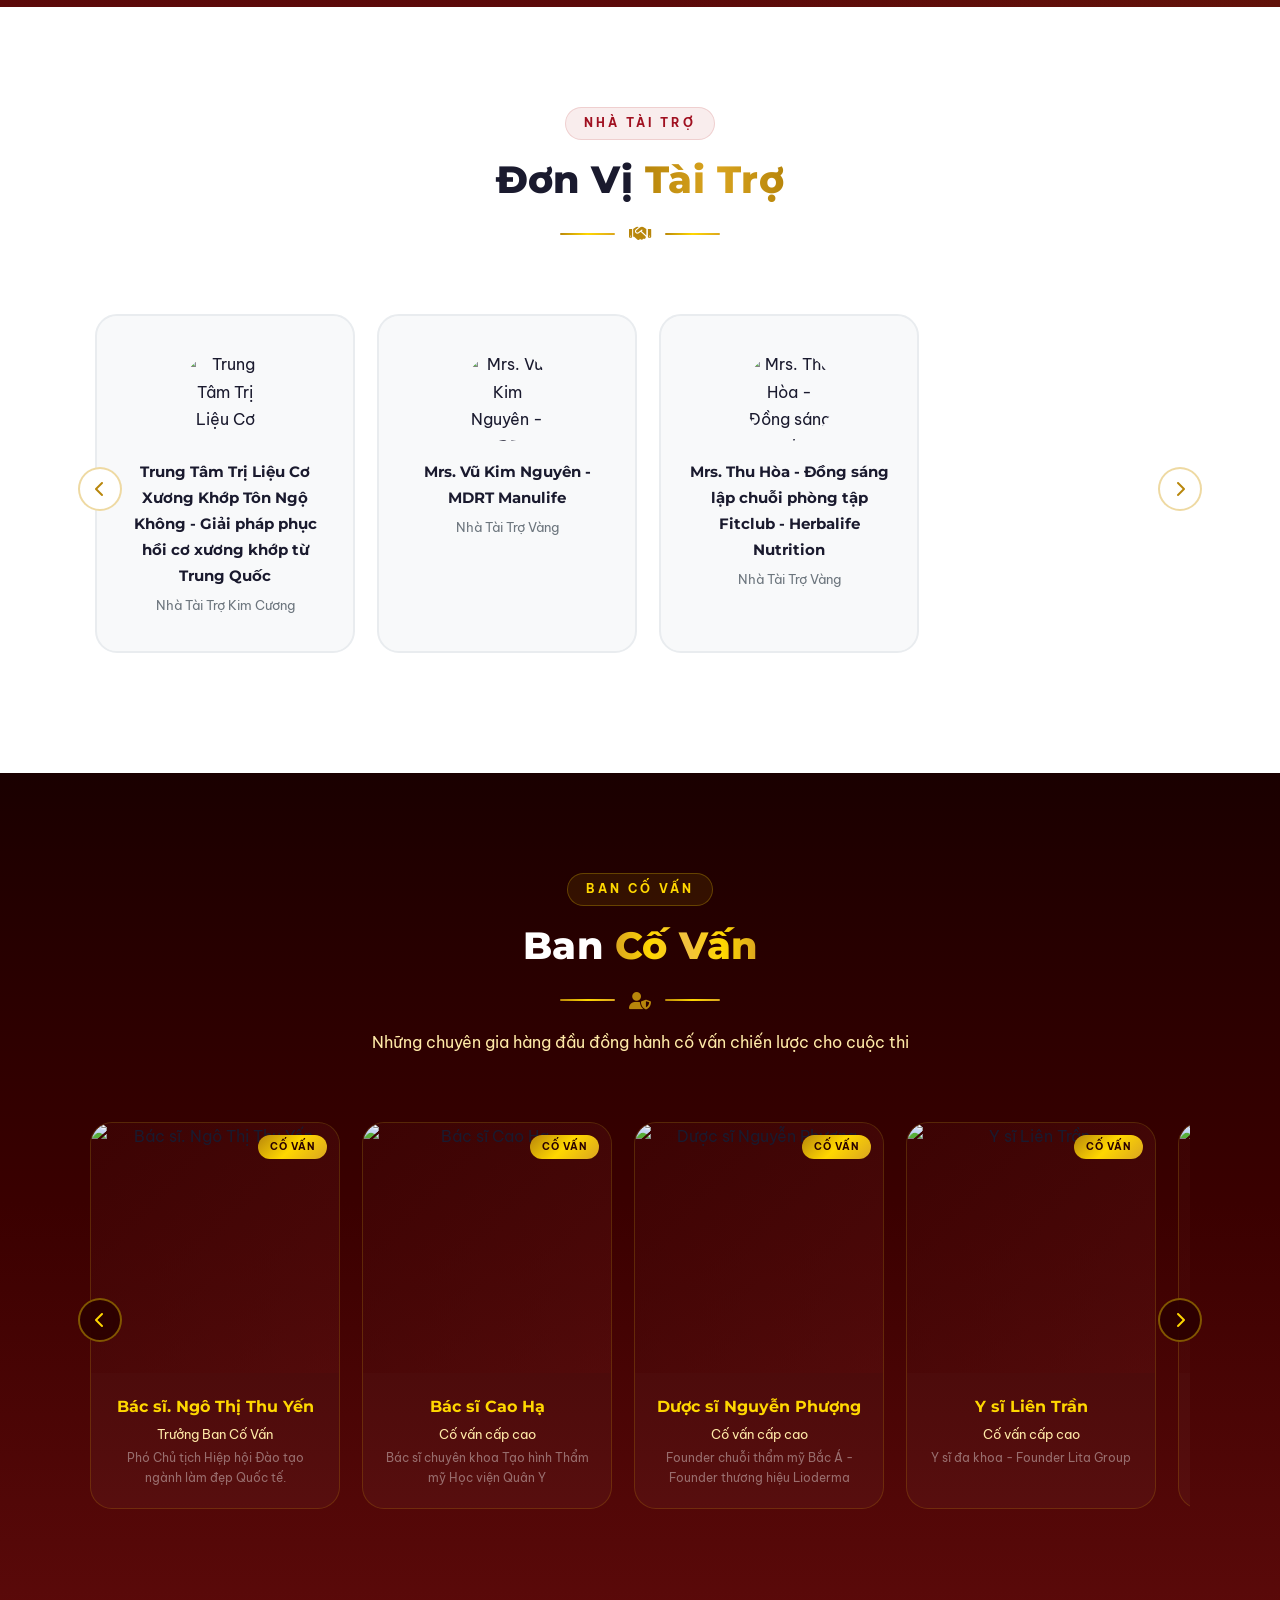
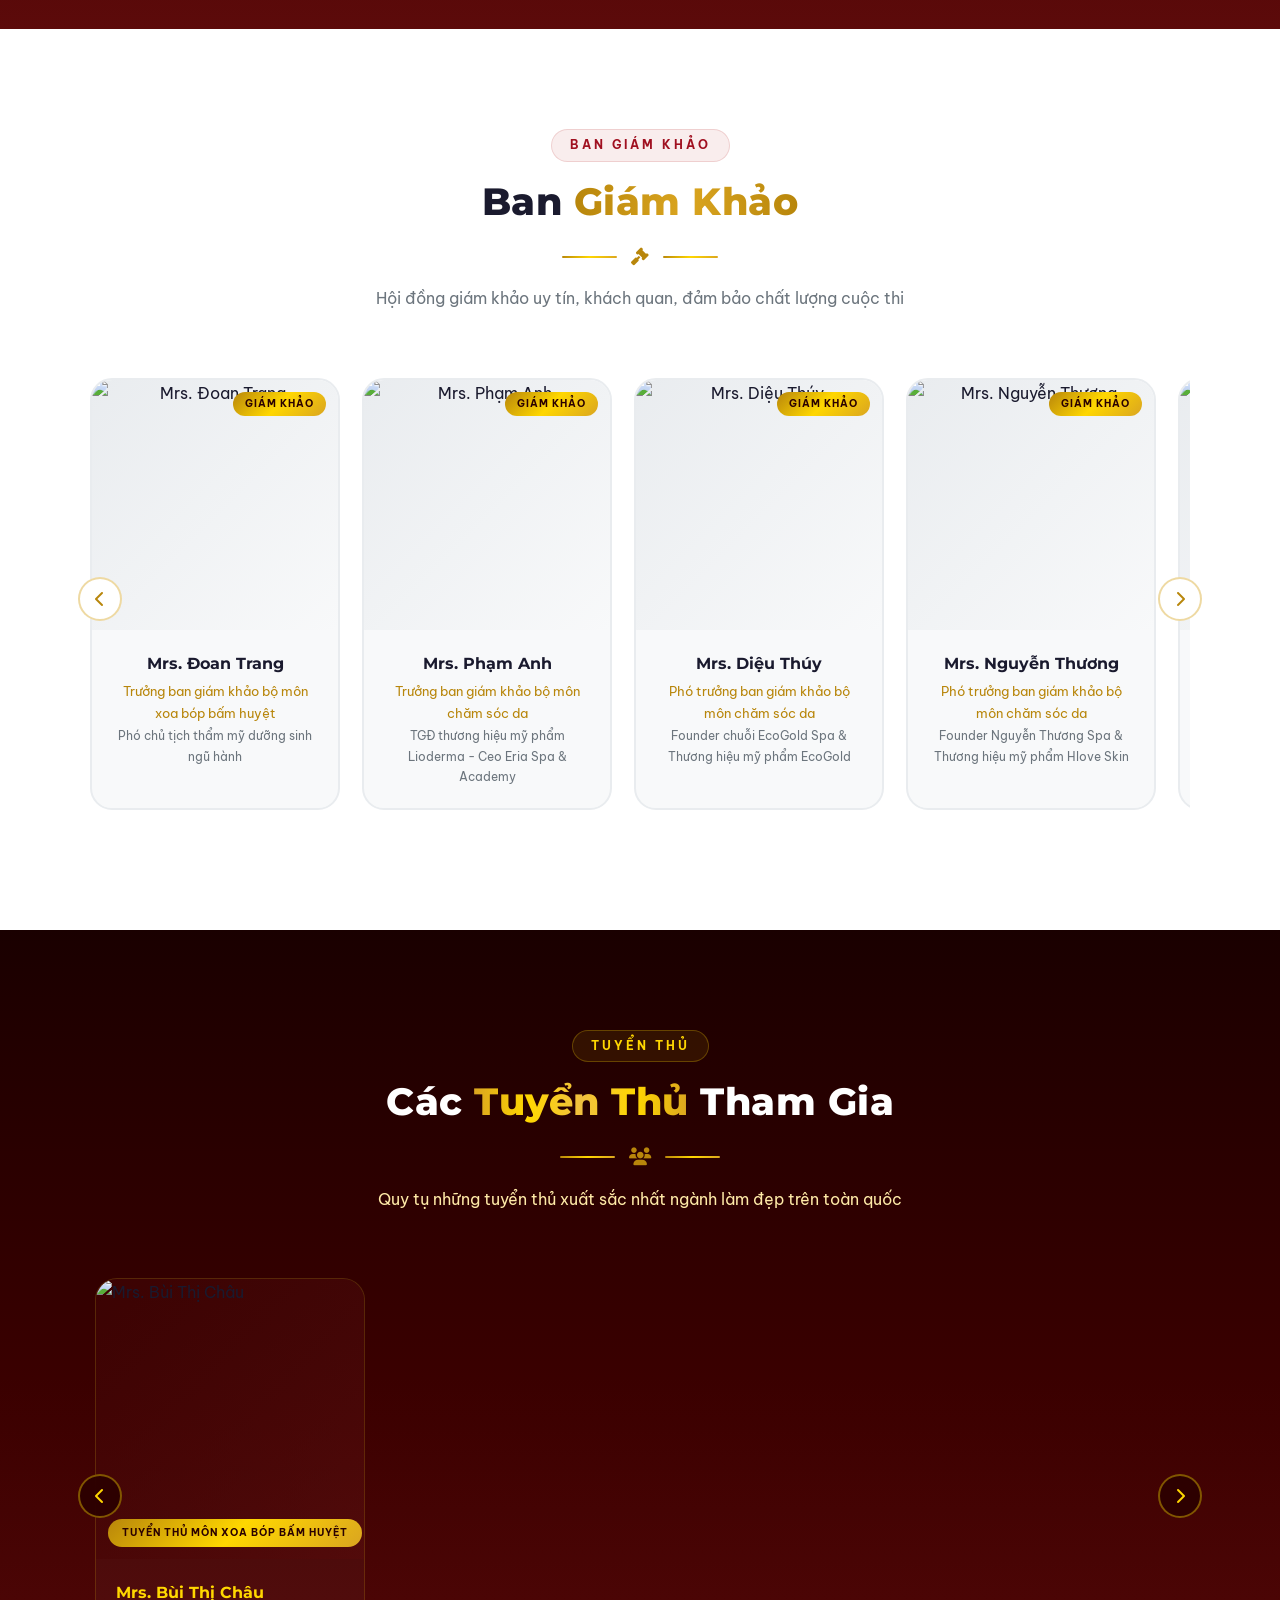
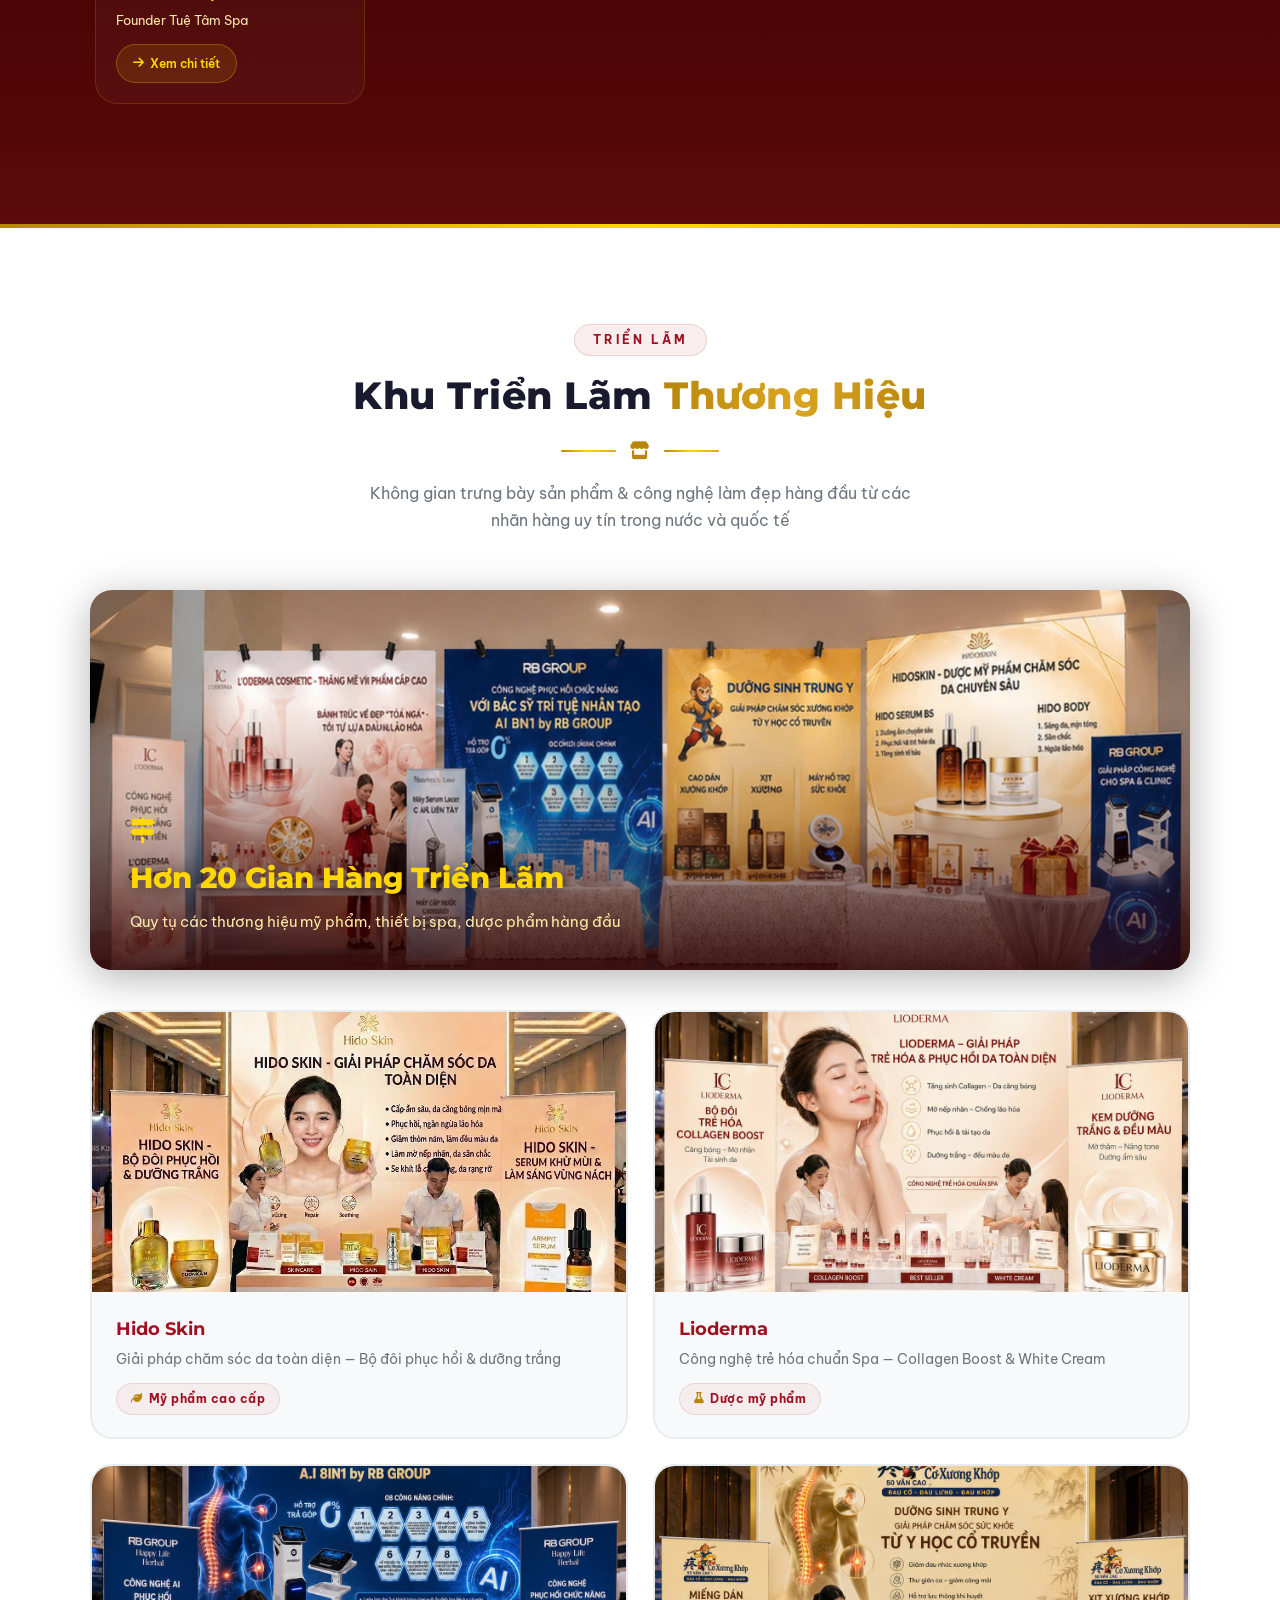
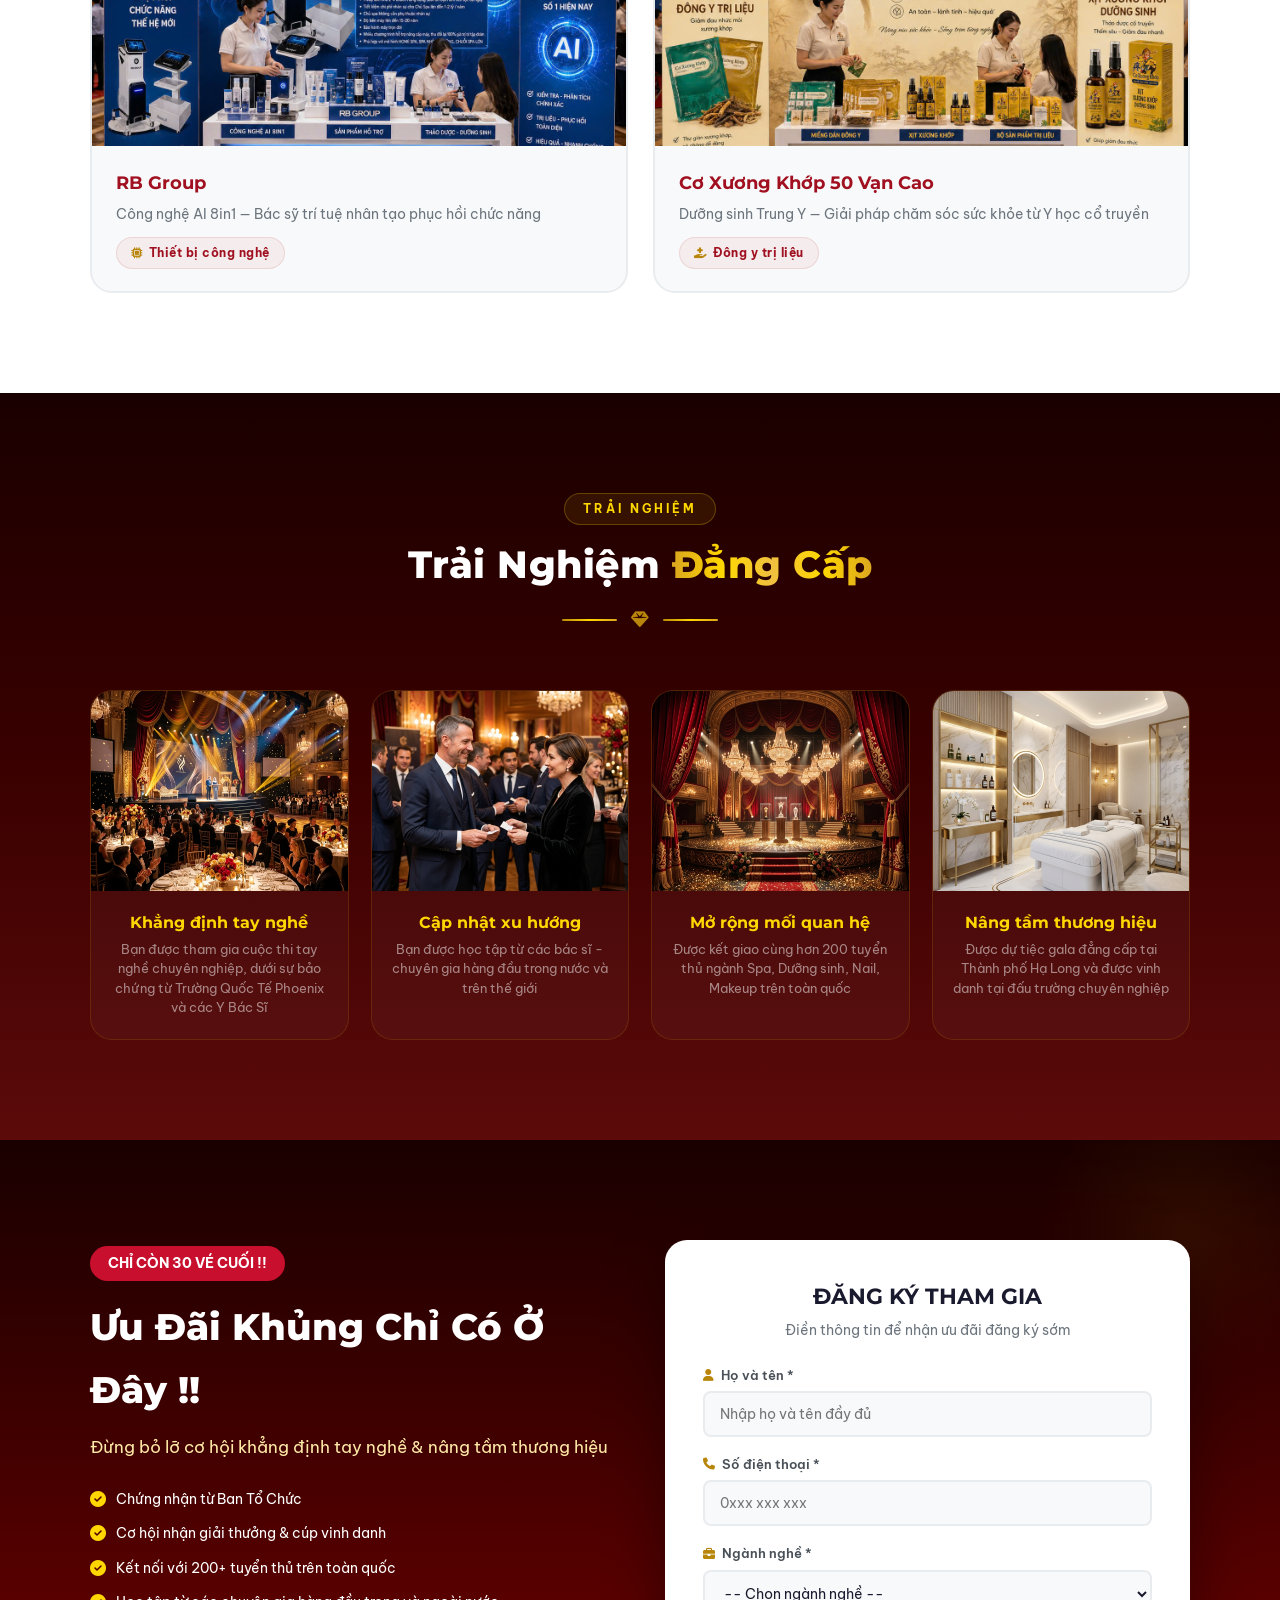
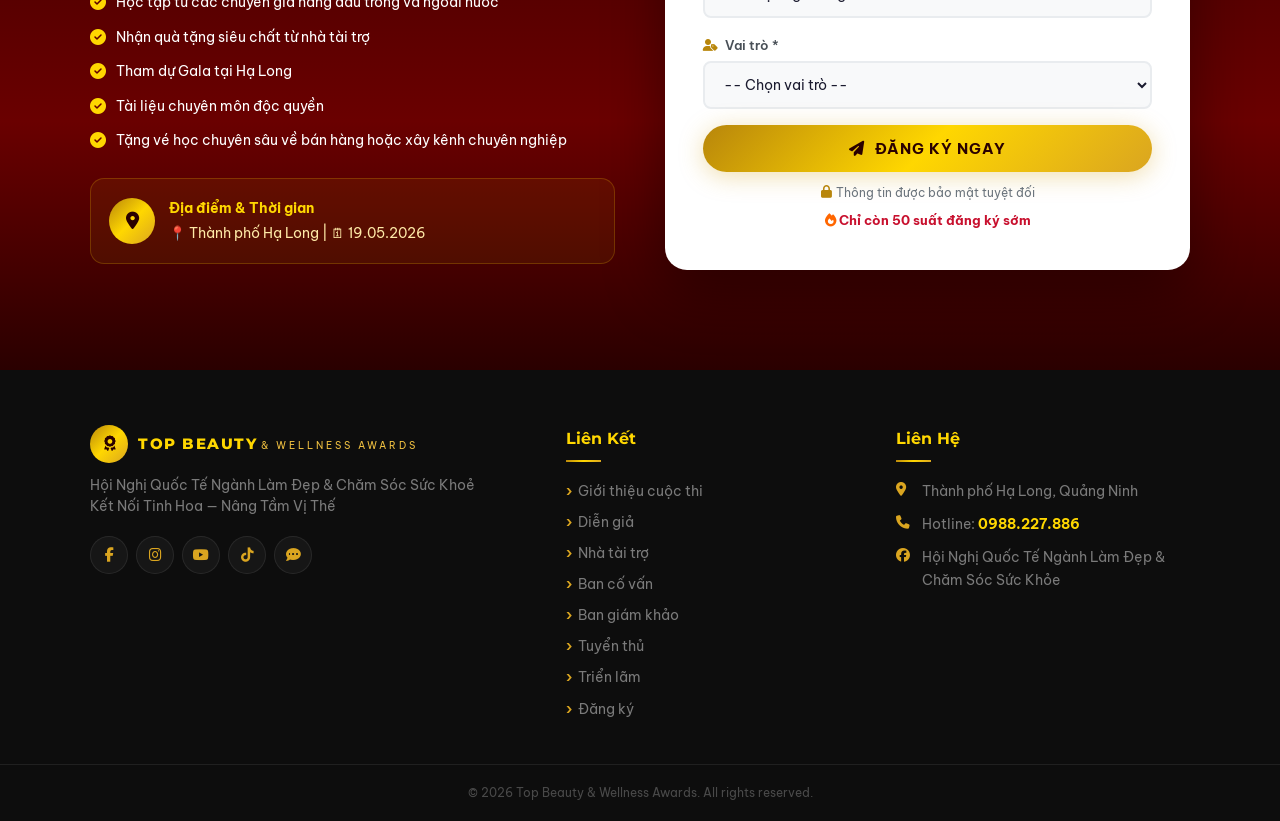
==== commit d52c5cb3: "feat: thêm 9 ảnh sự kiện thực tế + section Khu Triển Lãm Thương Hiệu - Hero: đổi background sang ban" ====
--- a/index.html
+++ b/index.html
@@ -46,6 +46,7 @@
                 <li><a href="#advisors">Ban cố vấn</a></li>
                 <li><a href="#judges">Ban giám khảo</a></li>
                 <li><a href="#contestants">Tuyển thủ</a></li>
+                <li><a href="#exhibition">Triển lãm</a></li>
                 <li><a href="#register" class="nav-cta" id="navCtaBtn">Đăng Ký Ngay</a></li>
             </ul>
             <button class="nav-toggle" id="navToggle" aria-label="Toggle menu">
@@ -56,7 +57,7 @@
 
     <!-- ===================== 1. HERO SECTION ===================== -->
     <section class="hero" id="hero">
-        <div class="hero-bg-image" id="heroBanner" style="background-image: url('images/hero-bg.png')"></div>
+        <div class="hero-bg-image" id="heroBanner" style="background-image: url('images/event-speakers-banner.jpg')"></div>
         <div class="hero-overlay"></div>
         <div class="hero-decorations">
             <div class="hero-trophy hero-trophy-left"><i class="fas fa-trophy"></i></div>
@@ -203,7 +204,7 @@
                     </div>
                 </div>
                 <div class="about-image">
-                    <img src="images/trophy.png" alt="Top Beauty Awards Trophy" loading="lazy">
+                    <img src="images/event-gala-hall.jpg" alt="Top Beauty Awards 2026 Gala Hall" loading="lazy">
                     <div class="about-image-badge">
                         <span class="badge-year">2026</span>
                         <span class="badge-text"></span>
@@ -496,6 +497,78 @@
         </div>
     </section>
 
+    <!-- ===================== 8. KHU TRIỂN LÃM THƯƠNG HIỆU ===================== -->
+    <section class="exhibition" id="exhibition">
+        <div class="container">
+            <div class="section-header">
+                <span class="section-badge">TRIỂN LÃM</span>
+                <h2 class="section-title">Khu Triển Lãm <span class="gold-text-dark">Thương Hiệu</span></h2>
+                <div class="section-divider">
+                    <span class="divider-line"></span>
+                    <span class="divider-icon"><i class="fas fa-store"></i></span>
+                    <span class="divider-line"></span>
+                </div>
+                <p class="section-desc">Không gian trưng bày sản phẩm & công nghệ làm đẹp hàng đầu từ các nhãn hàng uy tín trong nước và quốc tế</p>
+            </div>
+
+            <!-- Panoramic banner -->
+            <div class="exhibition-banner reveal">
+                <img src="images/sponsor-exhibition-all.jpg" alt="Khu triển lãm Top Beauty Awards 2026" loading="lazy">
+                <div class="exhibition-banner-overlay">
+                    <div class="exhibition-banner-content">
+                        <i class="fas fa-map-signs"></i>
+                        <h3>Hơn 20 Gian Hàng Triển Lãm</h3>
+                        <p>Quy tụ các thương hiệu mỹ phẩm, thiết bị spa, dược phẩm hàng đầu</p>
+                    </div>
+                </div>
+            </div>
+
+            <!-- Brand booth gallery -->
+            <div class="exhibition-grid">
+                <div class="exhibition-card reveal">
+                    <div class="exhibition-img">
+                        <img src="images/sponsor-hidoskin.jpg" alt="Hido Skin - Giải pháp chăm sóc da toàn diện" loading="lazy">
+                    </div>
+                    <div class="exhibition-info">
+                        <h4>Hido Skin</h4>
+                        <p>Giải pháp chăm sóc da toàn diện — Bộ đôi phục hồi & dưỡng trắng</p>
+                        <span class="exhibition-tag"><i class="fas fa-leaf"></i> Mỹ phẩm cao cấp</span>
+                    </div>
+                </div>
+                <div class="exhibition-card reveal">
+                    <div class="exhibition-img">
+                        <img src="images/sponsor-lioderma.jpg" alt="Lioderma - Trẻ hóa & phục hồi da" loading="lazy">
+                    </div>
+                    <div class="exhibition-info">
+                        <h4>Lioderma</h4>
+                        <p>Công nghệ trẻ hóa chuẩn Spa — Collagen Boost & White Cream</p>
+                        <span class="exhibition-tag"><i class="fas fa-flask"></i> Dược mỹ phẩm</span>
+                    </div>
+                </div>
+                <div class="exhibition-card reveal">
+                    <div class="exhibition-img">
+                        <img src="images/sponsor-rbgroup.jpg" alt="RB Group - Công nghệ AI phục hồi chức năng" loading="lazy">
+                    </div>
+                    <div class="exhibition-info">
+                        <h4>RB Group</h4>
+                        <p>Công nghệ AI 8in1 — Bác sỹ trí tuệ nhân tạo phục hồi chức năng</p>
+                        <span class="exhibition-tag"><i class="fas fa-microchip"></i> Thiết bị công nghệ</span>
+                    </div>
+                </div>
+                <div class="exhibition-card reveal">
+                    <div class="exhibition-img">
+                        <img src="images/sponsor-coxuongkhop.jpg" alt="Cơ Xương Khớp - Dưỡng sinh trung y" loading="lazy">
+                    </div>
+                    <div class="exhibition-info">
+                        <h4>Cơ Xương Khớp 50 Vạn Cao</h4>
+                        <p>Dưỡng sinh Trung Y — Giải pháp chăm sóc sức khỏe từ Y học cổ truyền</p>
+                        <span class="exhibition-tag"><i class="fas fa-hand-holding-medical"></i> Đông y trị liệu</span>
+                    </div>
+                </div>
+            </div>
+        </div>
+    </section>
+
     <!-- ===================== 9. TRẢI NGHIỆM ===================== -->
     <section class="experience" id="experience">
         <div class="container">
@@ -511,7 +584,7 @@
             <div class="experience-grid" id="experienceGrid">
                 <div class="experience-card">
                     <div class="experience-img">
-                        <img src="images/gala.png" alt="Gala sang trọng" loading="lazy">
+                        <img src="images/event-gala-hall.jpg" alt="Gala sang trọng" loading="lazy">
                         <div class="experience-overlay">
                             <i class="fas fa-star"></i>
                         </div>
@@ -521,17 +594,17 @@
                 </div>
                 <div class="experience-card">
                     <div class="experience-img">
-                        <img src="images/networking.png" alt="Networking cấp cao" loading="lazy">
+                        <img src="images/event-exhibition.jpg" alt="Networking & Triển lãm" loading="lazy">
                         <div class="experience-overlay">
                             <i class="fas fa-handshake"></i>
                         </div>
                     </div>
-                    <h3>Networking Cấp Cao</h3>
-                    <p>Kết nối trực tiếp với các chuyên gia hàng đầu</p>
+                    <h3>Networking & Triển Lãm</h3>
+                    <p>Kết nối trực tiếp với các chuyên gia & thương hiệu hàng đầu</p>
                 </div>
                 <div class="experience-card experience-card-text">
                     <div class="experience-img">
-                        <img src="images/event-stage.png" alt="Lễ Vinh Danh" loading="lazy">
+                        <img src="images/event-conference.jpg" alt="Lễ Vinh Danh" loading="lazy">
                         <div class="experience-overlay">
                             <i class="fas fa-trophy"></i>
                         </div>
@@ -541,7 +614,7 @@
                 </div>
                 <div class="experience-card experience-card-text">
                     <div class="experience-img">
-                        <img src="images/spa-luxury.png" alt="Trải Nghiệm Công Nghệ" loading="lazy">
+                        <img src="images/sponsor-exhibition-all.jpg" alt="Trải Nghiệm Công Nghệ" loading="lazy">
                         <div class="experience-overlay">
                             <i class="fas fa-microchip"></i>
                         </div>
@@ -668,6 +741,7 @@
                             <li><a href="#advisors">Ban cố vấn</a></li>
                             <li><a href="#judges">Ban giám khảo</a></li>
                             <li><a href="#contestants">Tuyển thủ</a></li>
+                            <li><a href="#exhibition">Triển lãm</a></li>
                             <li><a href="#register">Đăng ký</a></li>
                         </ul>
                     </div>
--- a/style.css
+++ b/style.css
@@ -866,6 +866,144 @@
 .offer-note i { margin-right: 4px; }
 
 /* ==========================================
+   EXHIBITION SECTION (Khu Triển Lãm)
+   ========================================== */
+.exhibition {
+    padding: 100px 0;
+    background: var(--white);
+    position: relative;
+}
+.exhibition::before {
+    content: ''; position: absolute; top: 0; left: 0; right: 0;
+    height: 4px; background: var(--gradient-gold);
+}
+
+/* Panoramic banner */
+.exhibition-banner {
+    position: relative;
+    border-radius: var(--radius-lg);
+    overflow: hidden;
+    margin-bottom: 40px;
+    box-shadow: var(--shadow-lg);
+}
+.exhibition-banner img {
+    width: 100%; height: 380px;
+    object-fit: cover; object-position: center;
+    display: block;
+    transition: var(--transition-slow);
+}
+.exhibition-banner:hover img {
+    transform: scale(1.03);
+}
+.exhibition-banner-overlay {
+    position: absolute; inset: 0;
+    background: linear-gradient(to top, rgba(42,0,0,0.85) 0%, rgba(42,0,0,0.2) 40%, transparent 70%);
+    display: flex; align-items: flex-end;
+    padding: 35px 40px;
+}
+.exhibition-banner-content {
+    color: var(--white);
+}
+.exhibition-banner-content i {
+    font-size: 1.6rem;
+    color: var(--gold-bright);
+    margin-bottom: 10px;
+    display: block;
+}
+.exhibition-banner-content h3 {
+    font-family: var(--font-display);
+    font-size: 1.8rem;
+    font-weight: 800;
+    color: var(--gold-bright);
+    margin-bottom: 6px;
+    text-shadow: 0 2px 15px rgba(0,0,0,0.5);
+}
+.exhibition-banner-content p {
+    font-size: 0.95rem;
+    color: var(--gold-pale);
+    max-width: 500px;
+}
+
+/* Brand booth cards grid */
+.exhibition-grid {
+    display: grid;
+    grid-template-columns: repeat(2, 1fr);
+    gap: 25px;
+}
+.exhibition-card {
+    background: var(--gray-100);
+    border: 2px solid var(--gray-200);
+    border-radius: var(--radius-lg);
+    overflow: hidden;
+    transition: var(--transition);
+    display: flex;
+    flex-direction: column;
+}
+.exhibition-card:hover {
+    border-color: var(--gold-medium);
+    transform: translateY(-6px);
+    box-shadow: 0 15px 45px rgba(0,0,0,0.12);
+}
+.exhibition-img {
+    height: 280px;
+    overflow: hidden;
+    position: relative;
+}
+.exhibition-img img {
+    width: 100%; height: 100%;
+    object-fit: cover;
+    transition: var(--transition-slow);
+}
+.exhibition-card:hover .exhibition-img img {
+    transform: scale(1.06);
+}
+.exhibition-info {
+    padding: 22px 24px;
+    flex: 1;
+    display: flex;
+    flex-direction: column;
+}
+.exhibition-info h4 {
+    font-family: var(--font-display);
+    font-size: 1.1rem;
+    font-weight: 700;
+    color: var(--red-primary);
+    margin-bottom: 6px;
+}
+.exhibition-info p {
+    font-size: 0.85rem;
+    color: var(--gray-500);
+    line-height: 1.6;
+    margin-bottom: 12px;
+    flex: 1;
+}
+.exhibition-tag {
+    display: inline-flex;
+    align-items: center;
+    gap: 6px;
+    background: rgba(178,34,34,0.06);
+    color: var(--red-primary);
+    padding: 5px 14px;
+    border-radius: var(--radius-xl);
+    font-size: 0.72rem;
+    font-weight: 700;
+    letter-spacing: 0.5px;
+    border: 1px solid rgba(178,34,34,0.12);
+    align-self: flex-start;
+}
+.exhibition-tag i {
+    font-size: 0.7rem;
+    color: var(--gold-dark);
+}
+
+@media (max-width: 768px) {
+    .exhibition-grid { grid-template-columns: 1fr; }
+    .exhibition-banner img { height: 220px; }
+    .exhibition-banner-content h3 { font-size: 1.3rem; }
+    .exhibition-banner-overlay { padding: 25px; }
+}
+
+/* ==========================================
    EXPERIENCE SECTION
    ========================================== */
 .experience { padding: 100px 0; background: var(--gradient-dark-red); position: relative; overflow: hidden; }
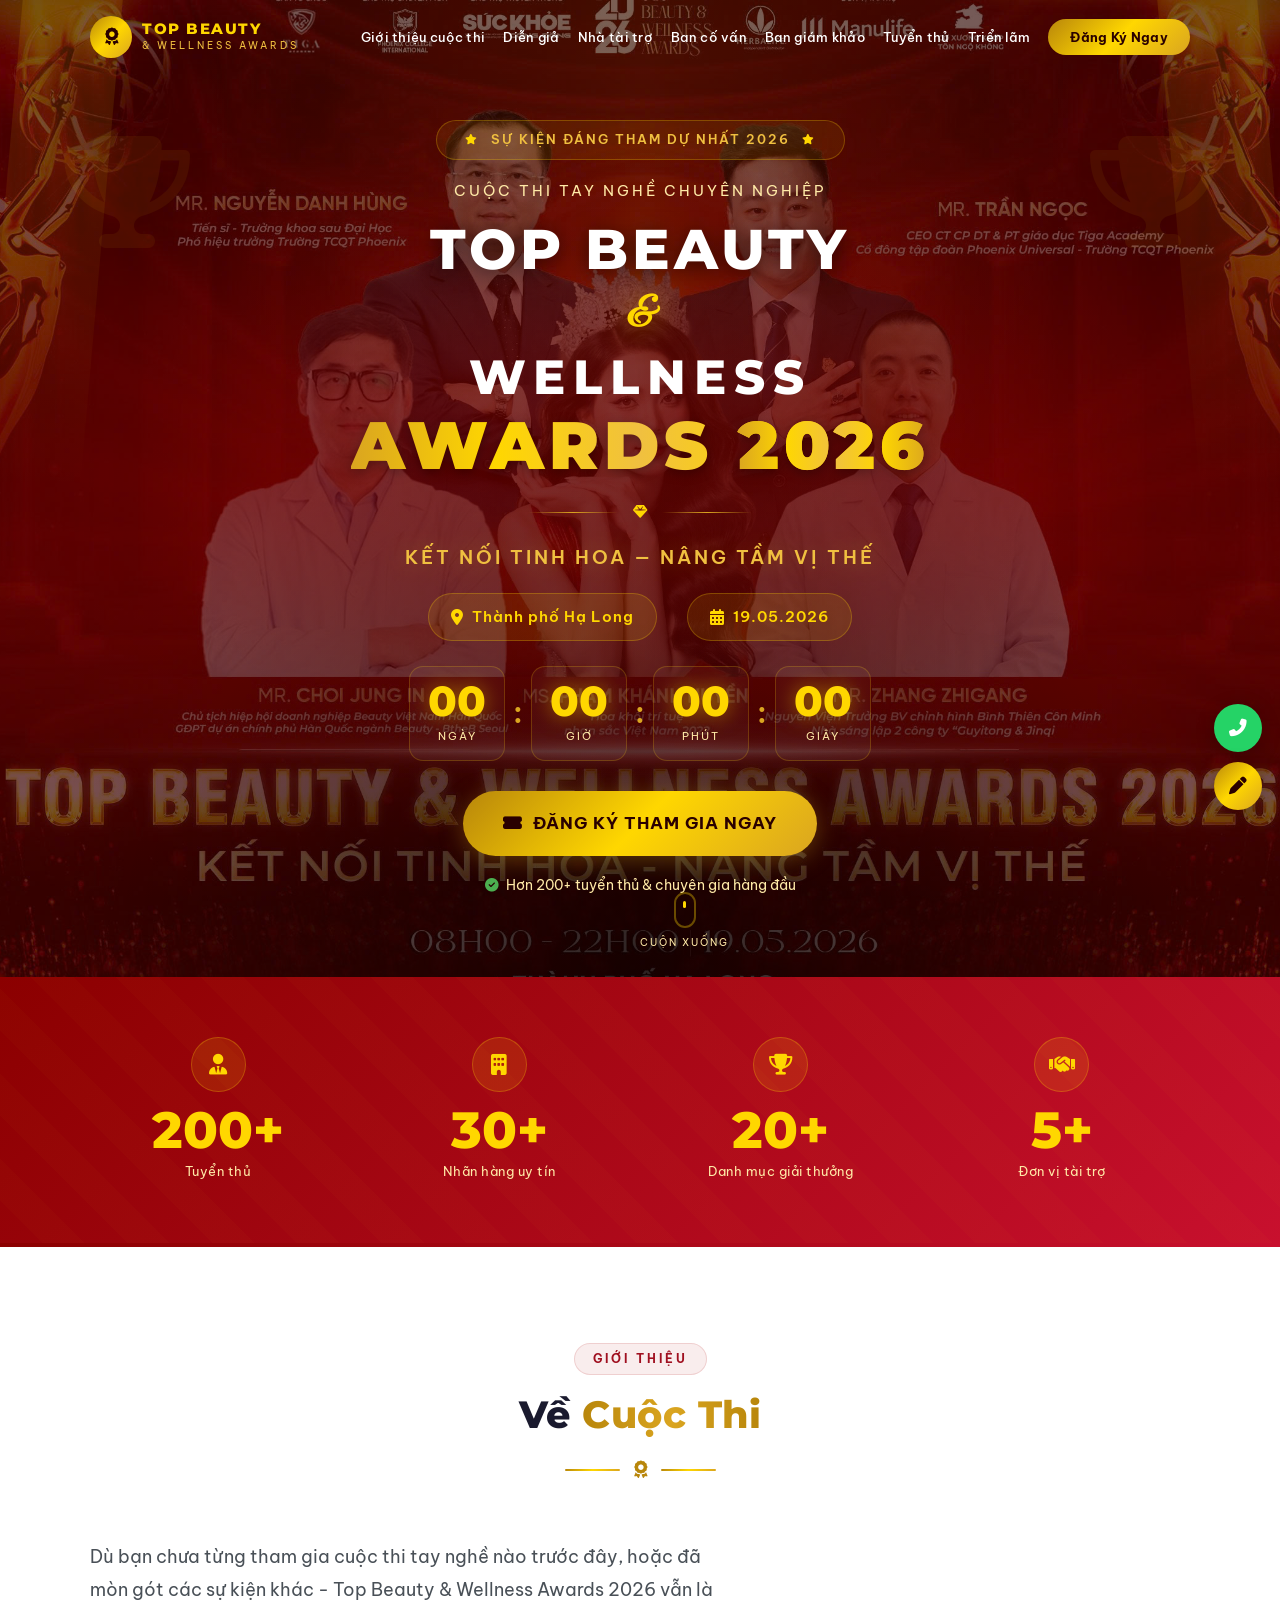
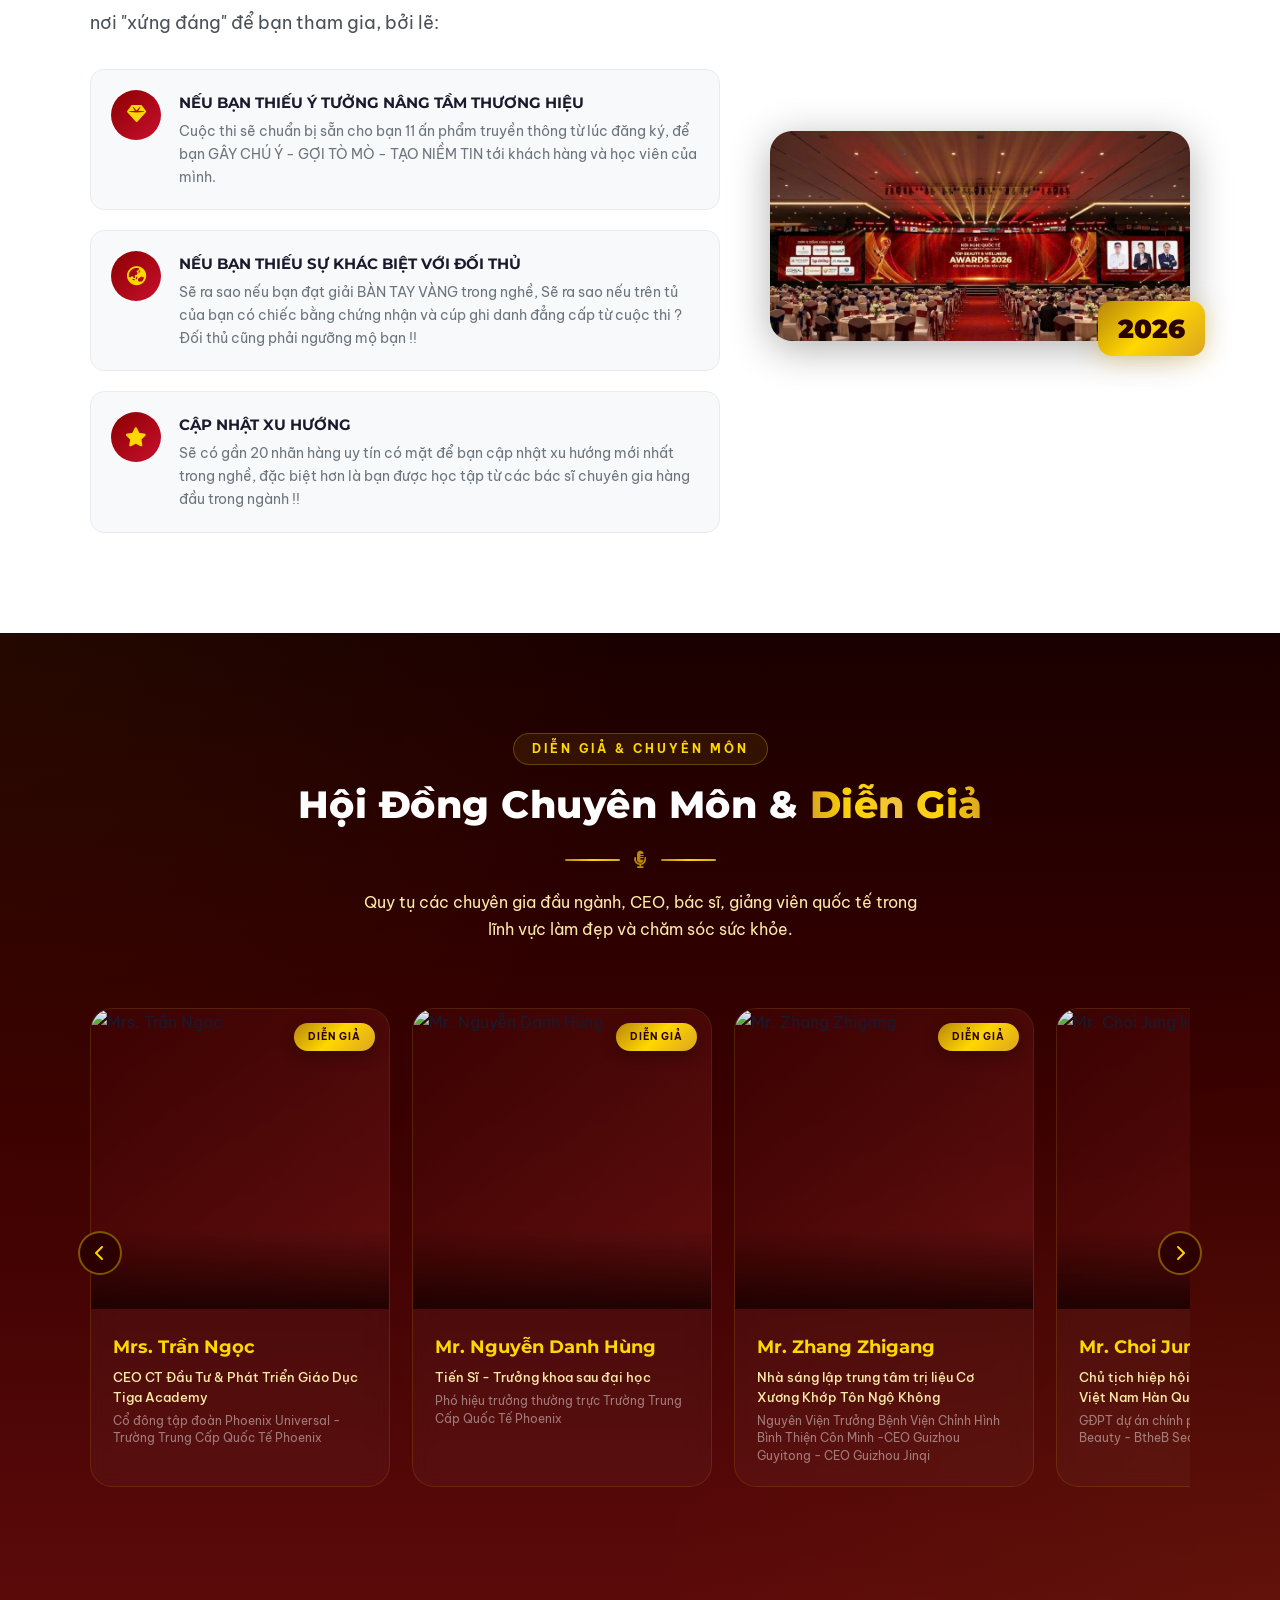
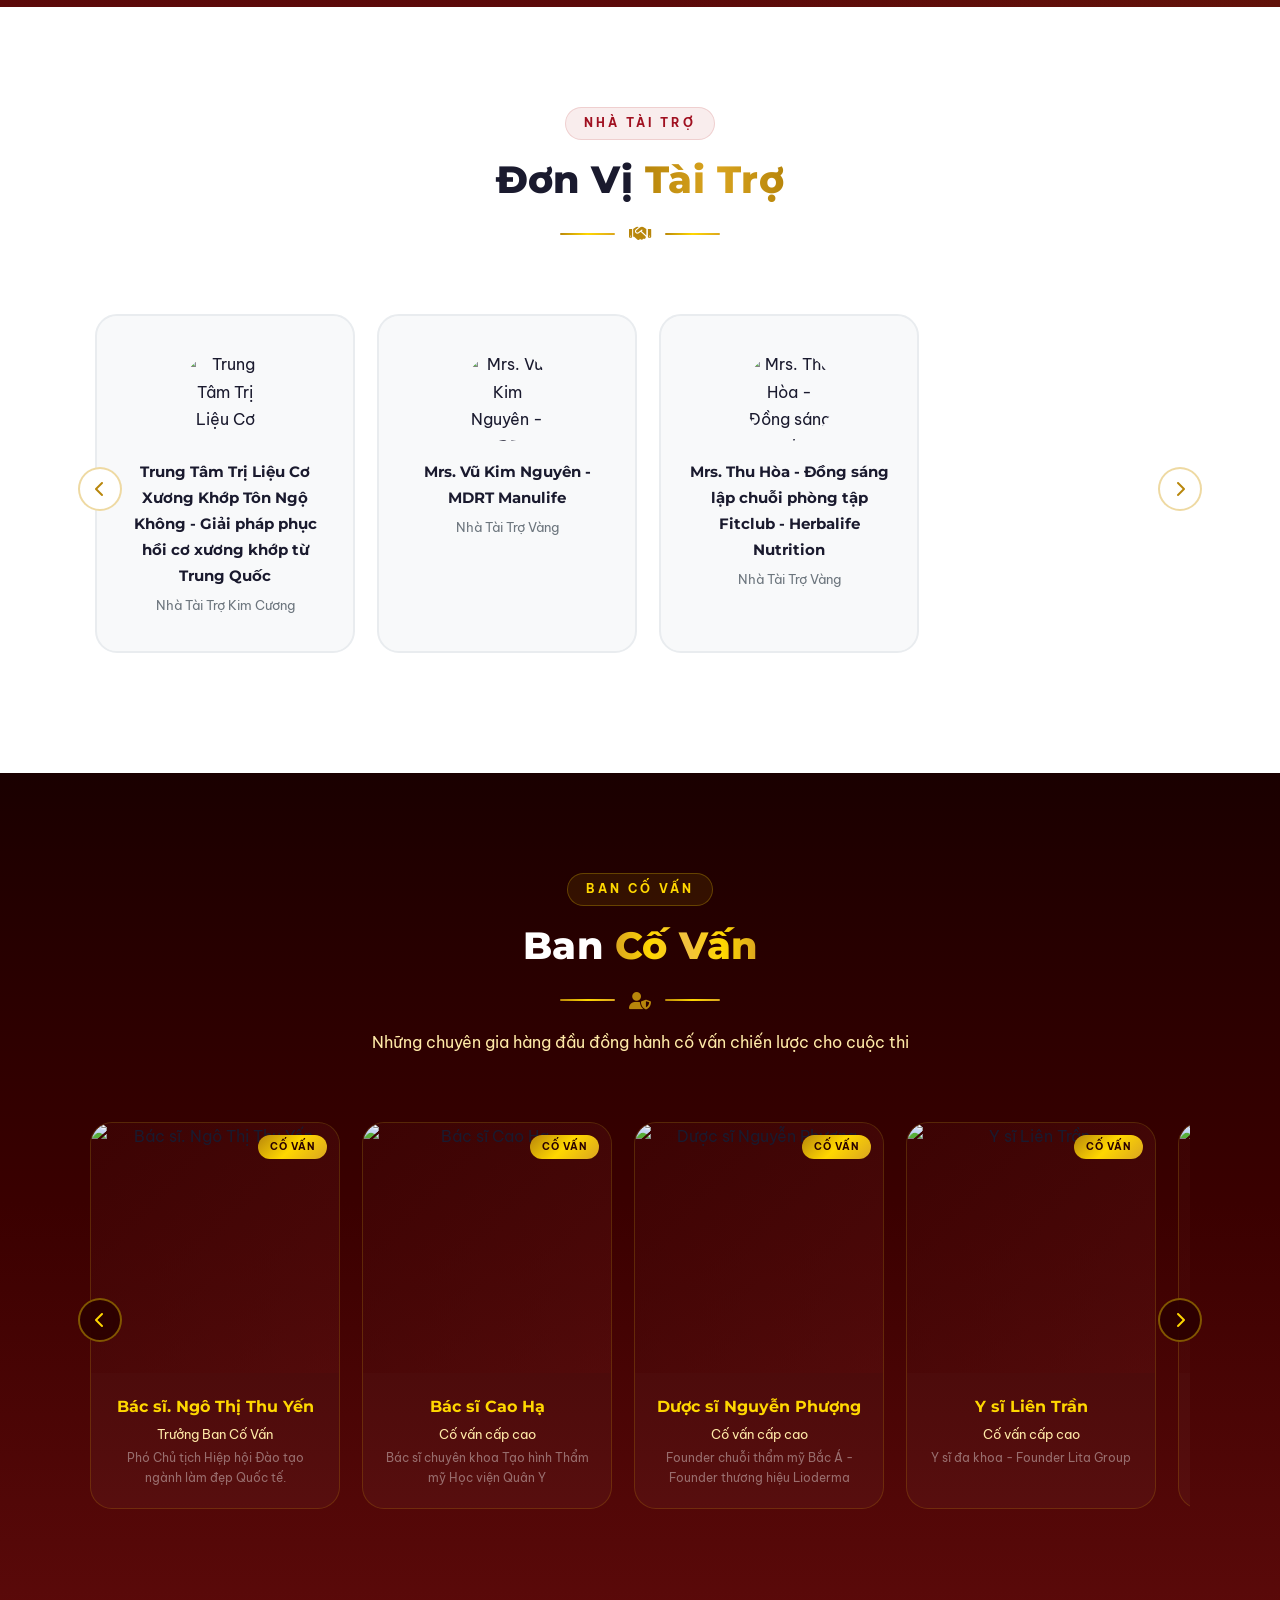
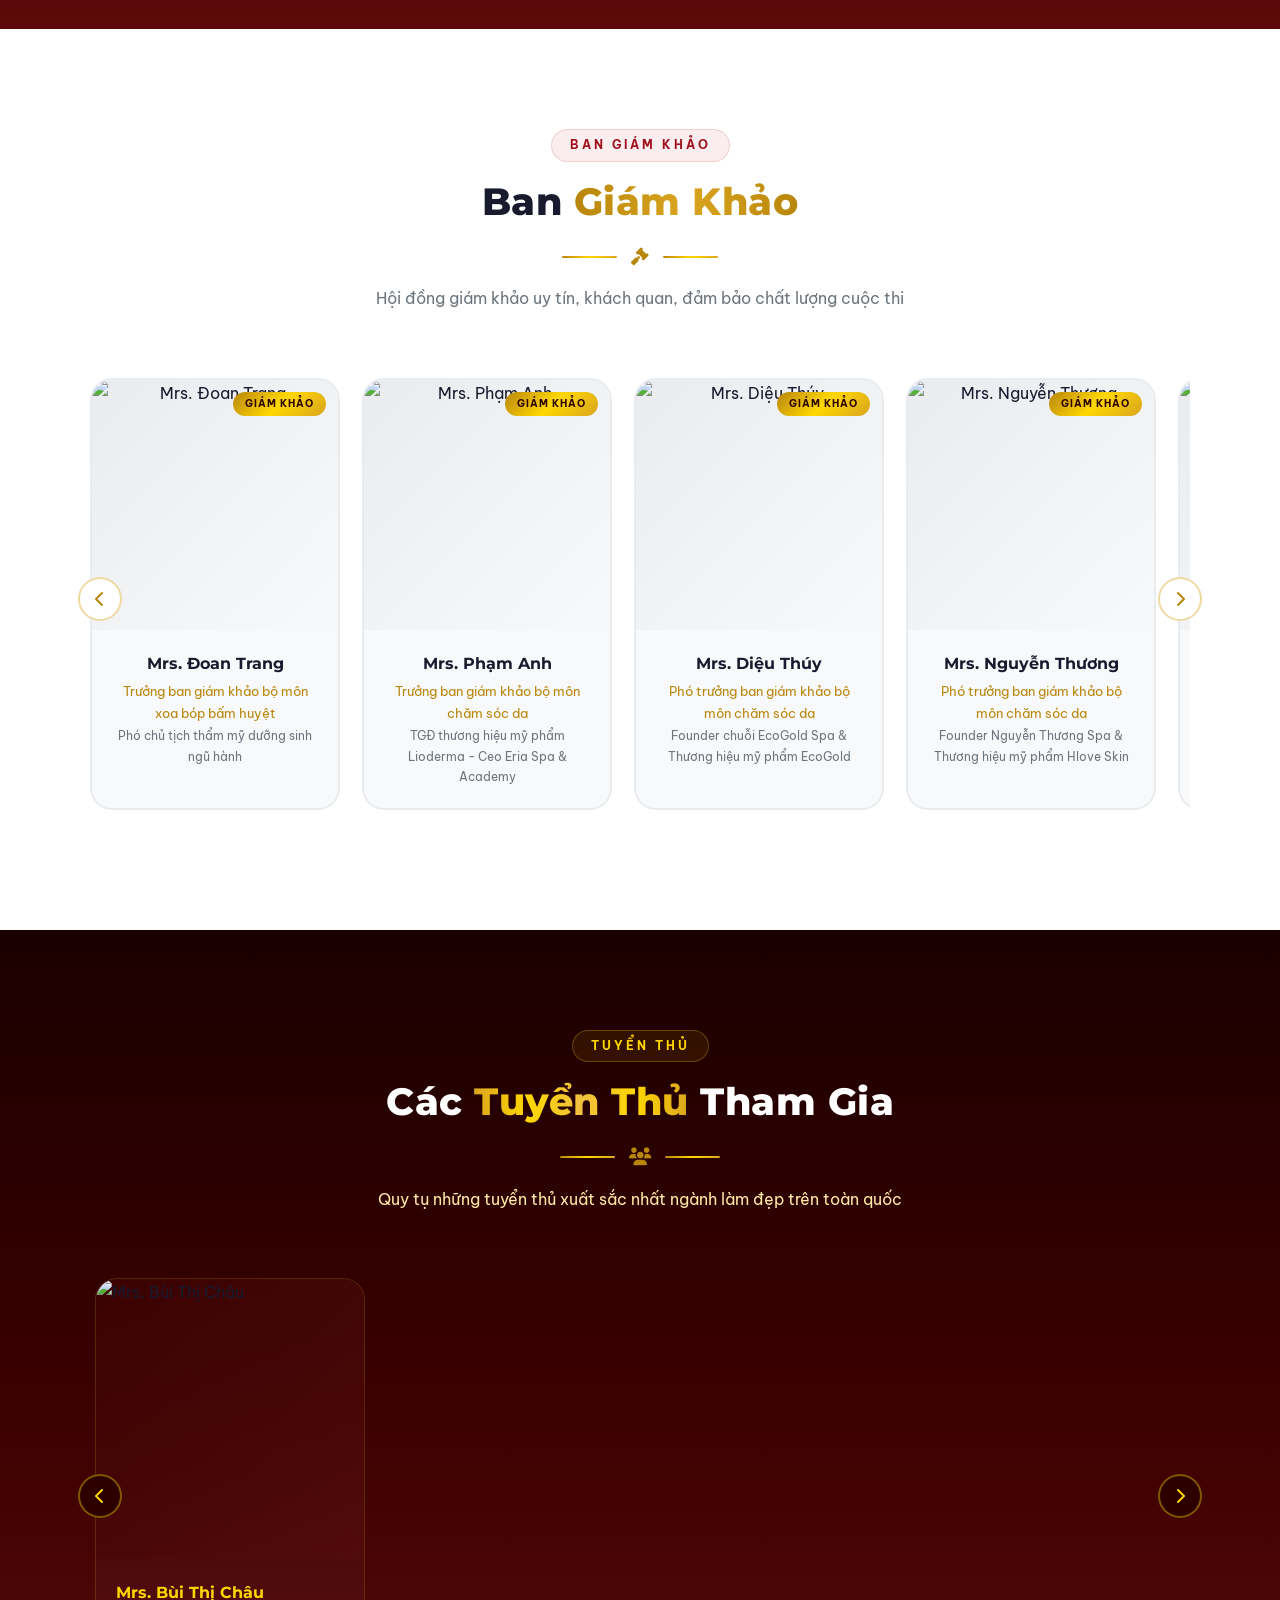
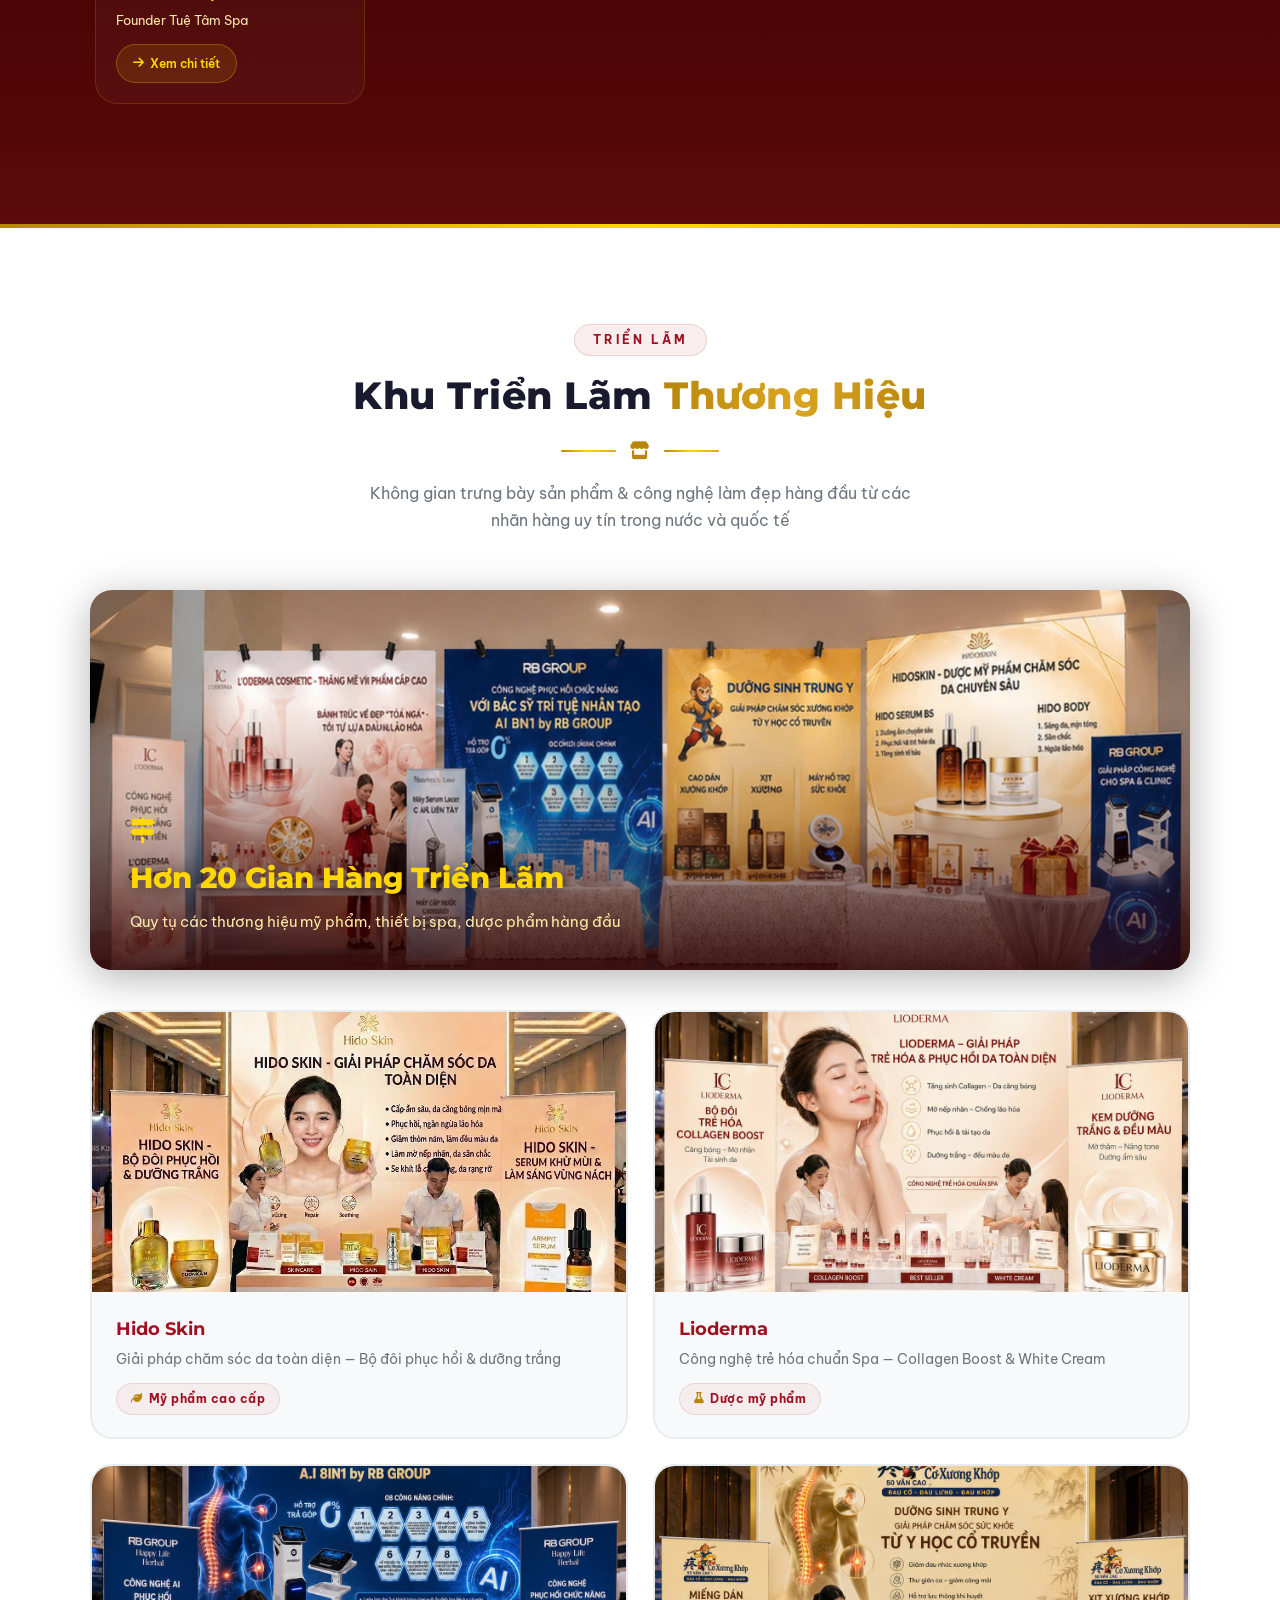
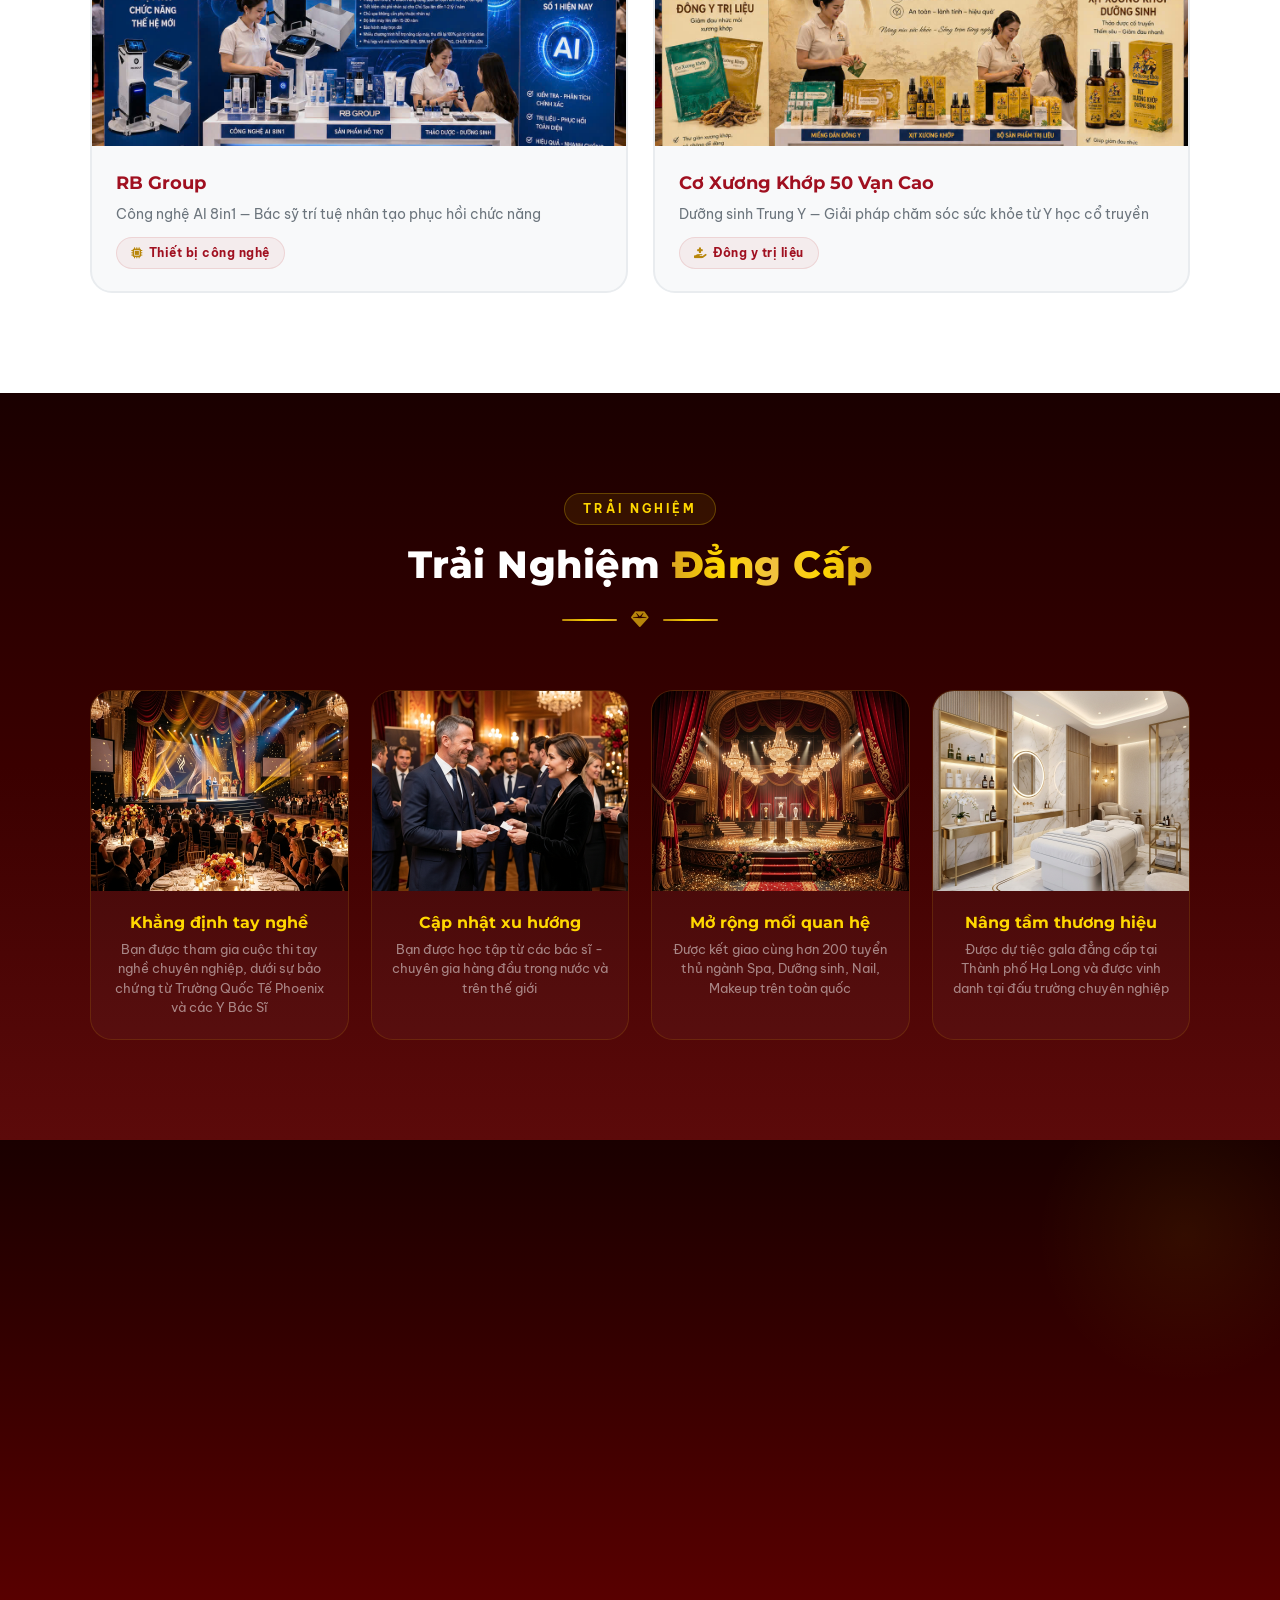
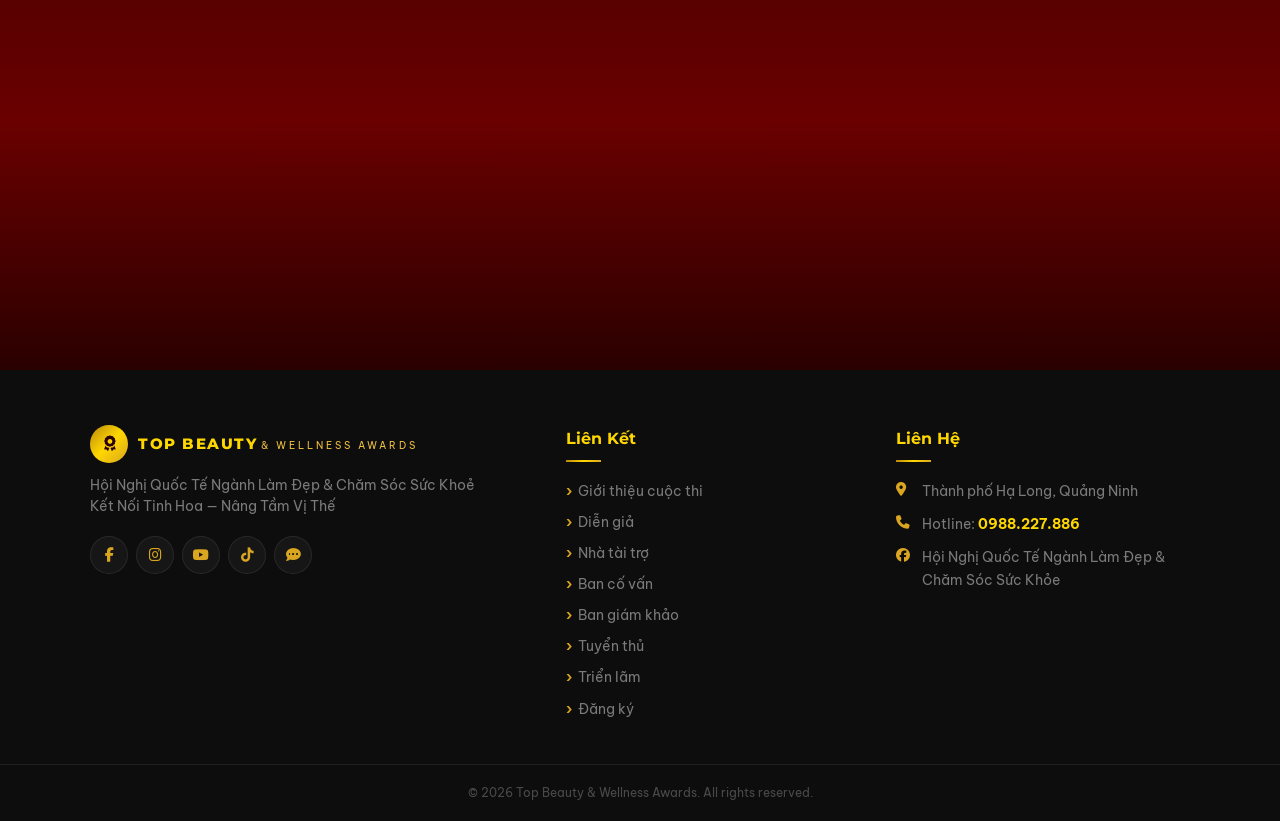
==== commit d4b3b007: "feat: xóa badge vàng tuyển thủ + tạo trang chi tiết từng tuyển thủ - Xóa ô vàng 'contestant-industry" ====
--- a/index.html
+++ b/index.html
@@ -450,45 +450,41 @@
                     <div class="contestant-card">
                         <div class="contestant-image">
                             <img src="images/contestant-1.png" alt="Trần Thị Minh Anh" loading="lazy">
-                            <div class="contestant-industry">Makeup</div>
                         </div>
                         <div class="contestant-info">
                             <h3>Trần Thị Minh Anh</h3>
                             <p class="contestant-specialty">Chuyên gia trang điểm cô dâu</p>
-                            <a href="#" class="contestant-link"><i class="fas fa-arrow-right"></i> Xem chi tiết</a>
+                            <a href="contestant.html?id=contestant-1" class="contestant-link"><i class="fas fa-arrow-right"></i> Xem chi tiết</a>
                         </div>
                     </div>
                     <div class="contestant-card">
                         <div class="contestant-image">
                             <img src="images/contestant-2.png" alt="Nguyễn Hồng Vân" loading="lazy">
-                            <div class="contestant-industry">Nail & Mi</div>
                         </div>
                         <div class="contestant-info">
                             <h3>Nguyễn Hồng Vân</h3>
                             <p class="contestant-specialty">Nail Art & Nối mi cao cấp</p>
-                            <a href="#" class="contestant-link"><i class="fas fa-arrow-right"></i> Xem chi tiết</a>
+                            <a href="contestant.html?id=contestant-2" class="contestant-link"><i class="fas fa-arrow-right"></i> Xem chi tiết</a>
                         </div>
                     </div>
                     <div class="contestant-card">
                         <div class="contestant-image">
                             <img src="images/contestant-3.png" alt="Lê Phương Linh" loading="lazy">
-                            <div class="contestant-industry">Tóc</div>
                         </div>
                         <div class="contestant-info">
                             <h3>Lê Phương Linh</h3>
                             <p class="contestant-specialty">Hair Stylist & Salon Owner</p>
-                            <a href="#" class="contestant-link"><i class="fas fa-arrow-right"></i> Xem chi tiết</a>
+                            <a href="contestant.html?id=contestant-3" class="contestant-link"><i class="fas fa-arrow-right"></i> Xem chi tiết</a>
                         </div>
                     </div>
                     <div class="contestant-card">
                         <div class="contestant-image">
                             <img src="images/contestant-4.png" alt="Phạm Ngọc Diệp" loading="lazy">
-                            <div class="contestant-industry">Phun xăm</div>
                         </div>
                         <div class="contestant-info">
                             <h3>Phạm Ngọc Diệp</h3>
                             <p class="contestant-specialty">Phun xăm thẩm mỹ quốc tế</p>
-                            <a href="#" class="contestant-link"><i class="fas fa-arrow-right"></i> Xem chi tiết</a>
+                            <a href="contestant.html?id=contestant-4" class="contestant-link"><i class="fas fa-arrow-right"></i> Xem chi tiết</a>
                         </div>
                     </div>
                 </div>
